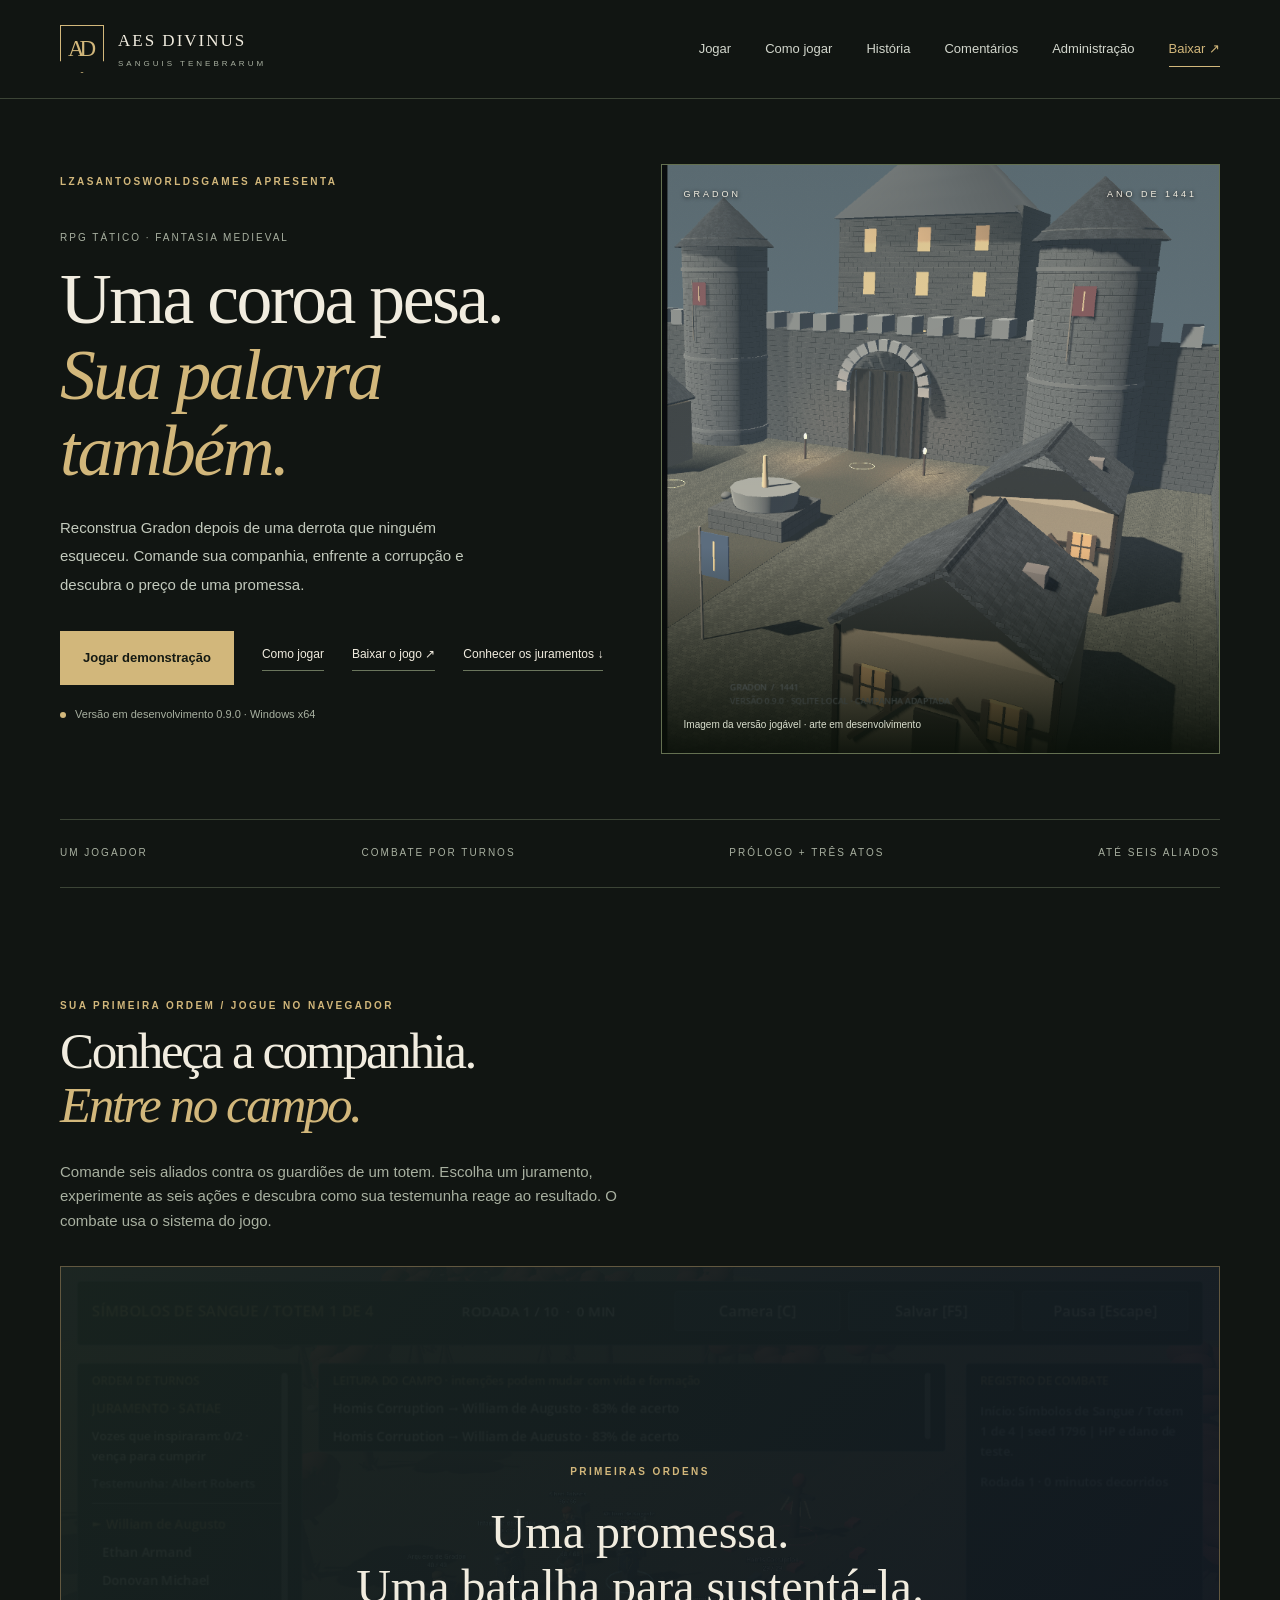
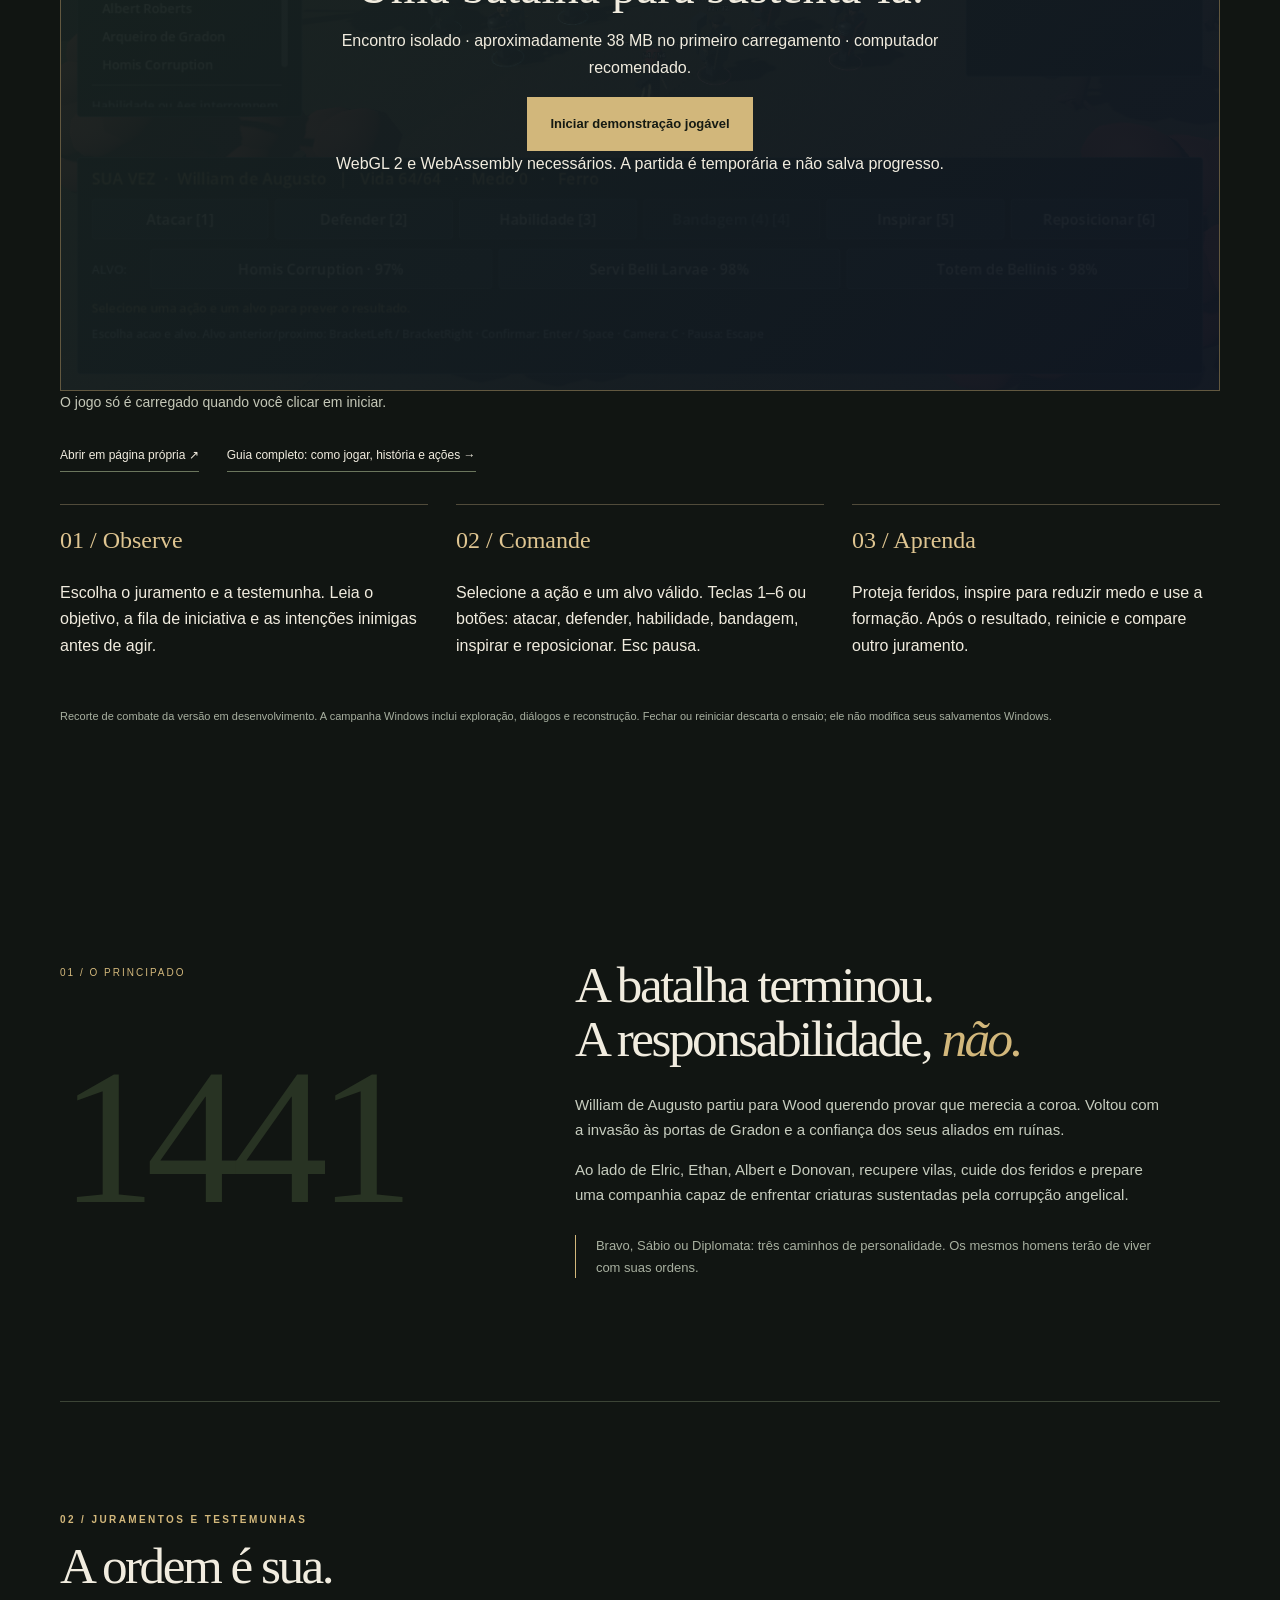
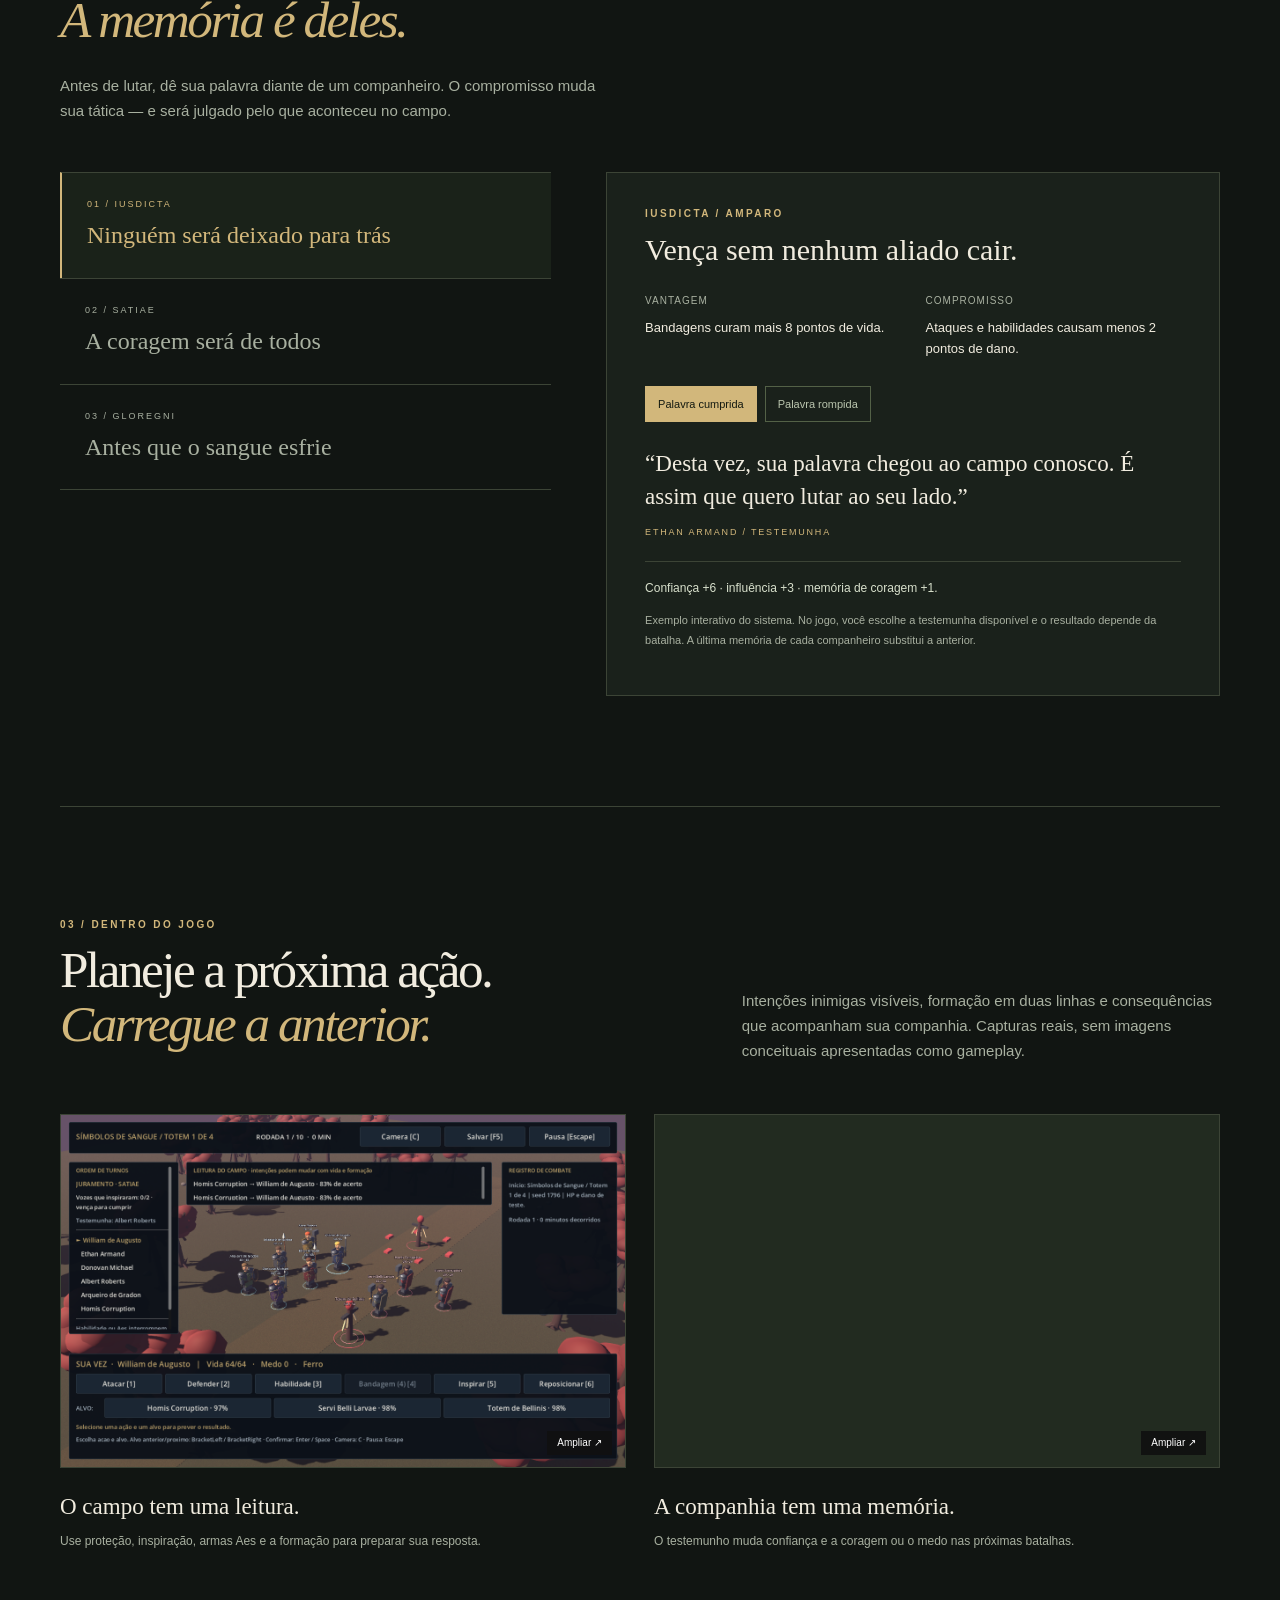
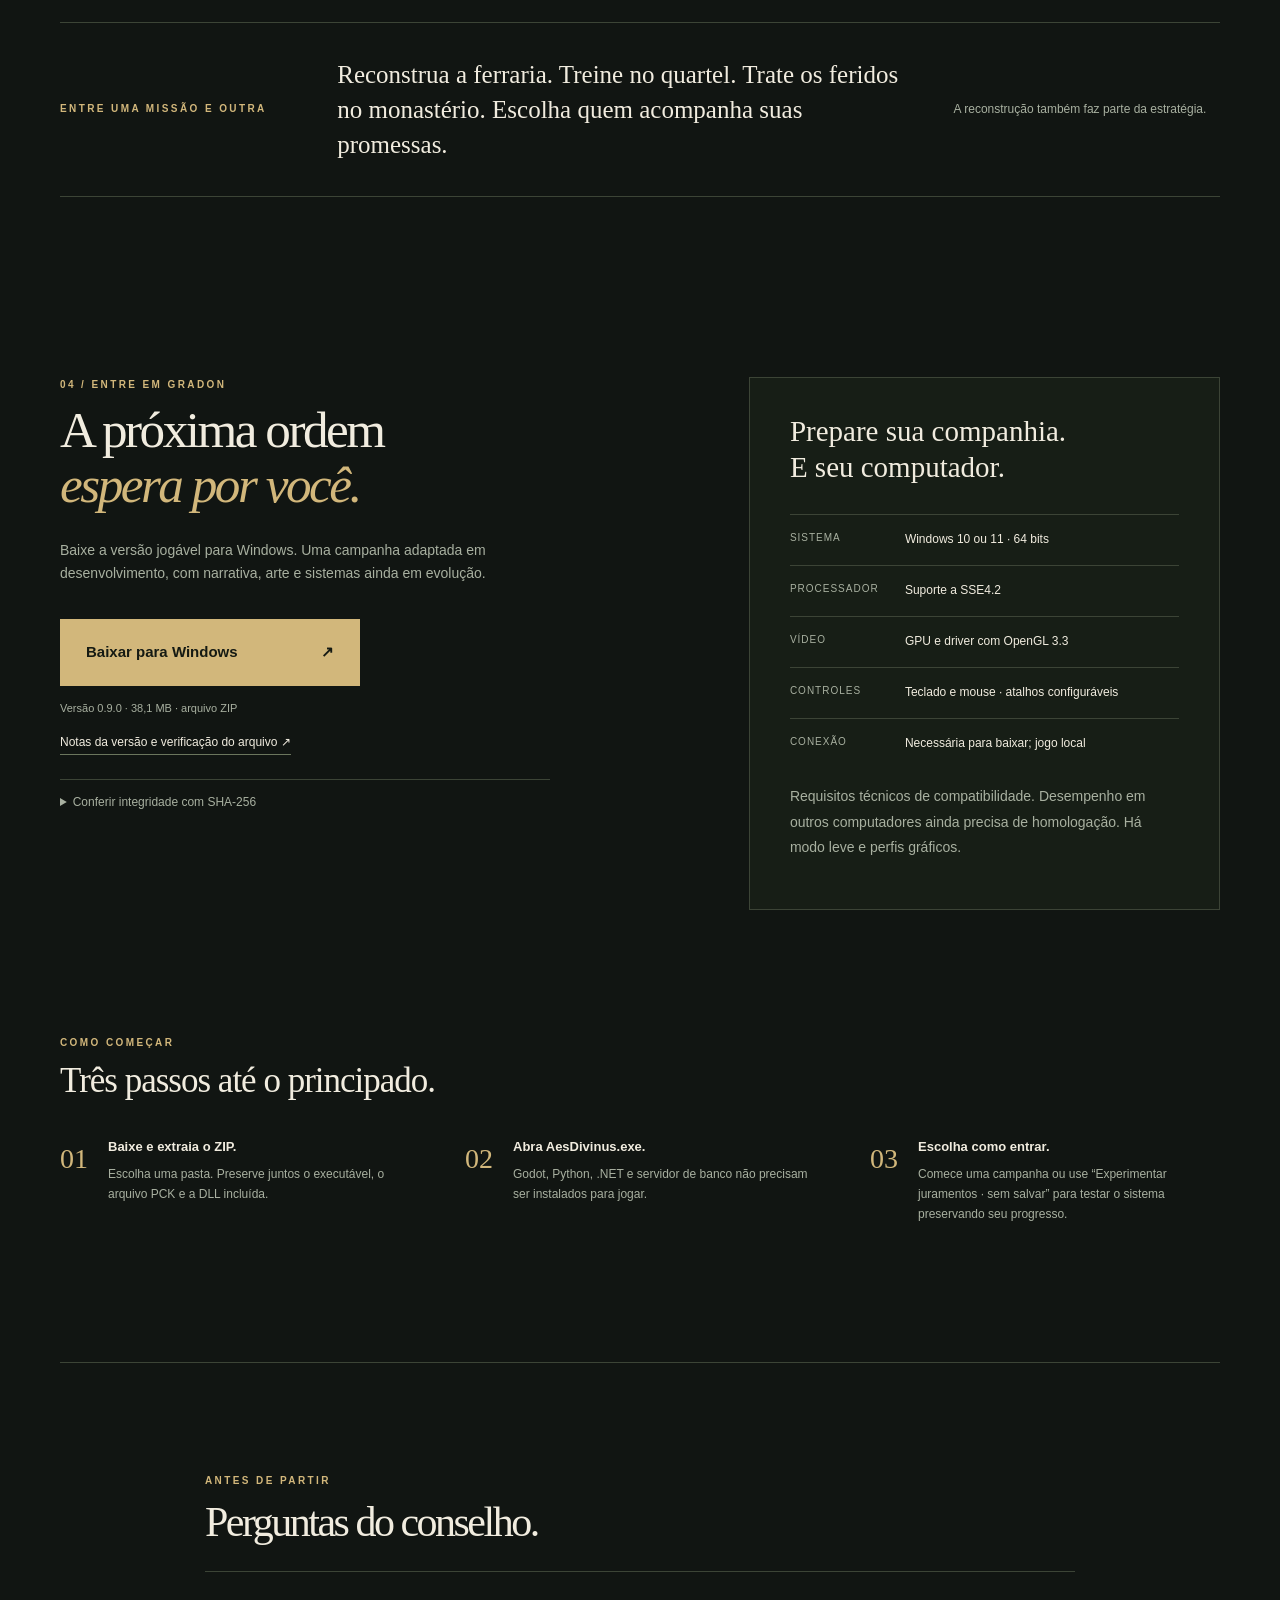
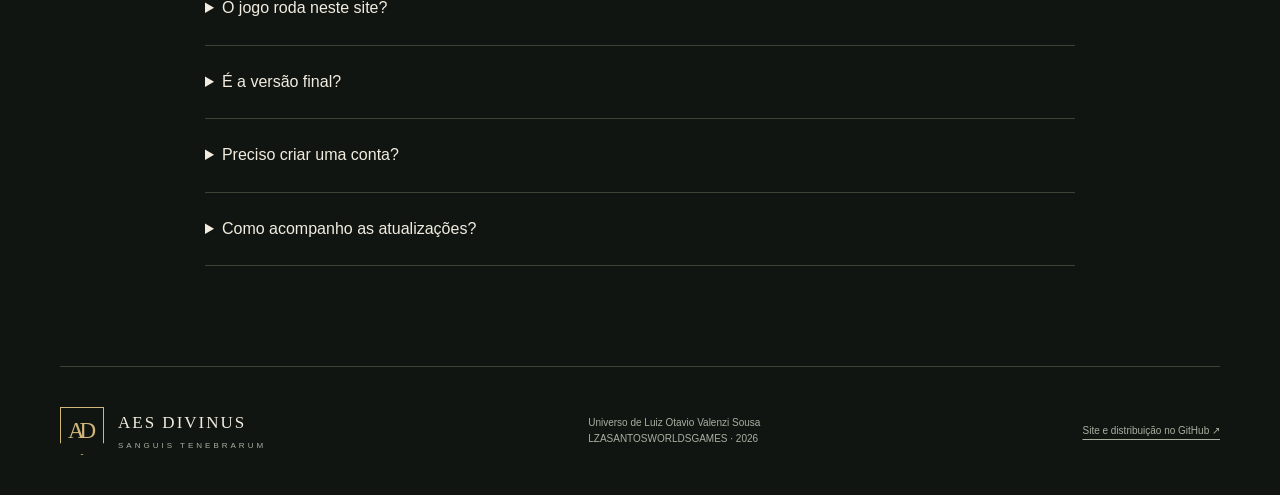
==== public/index.html @ 1a806eba "Publish community suggestions and protected moderation access" ====
<!doctype html>
<html lang="pt-BR">
<head>
  <meta charset="utf-8">
  <meta name="viewport" content="width=device-width, initial-scale=1">
  <meta name="description" content="Aes Divinus: Sanguis Tenebrarum. Um RPG tático de fantasia medieval sobre liderança, promessas e as consequências de uma coroa. Baixe a versão Windows.">
  <meta name="theme-color" content="#111512">
  <meta name="referrer" content="same-origin">
  <meta http-equiv="Content-Security-Policy" content="default-src 'self'; img-src 'self' data:; style-src 'self'; script-src 'self'; connect-src 'self'; object-src 'none'; base-uri 'self'; form-action 'none'; upgrade-insecure-requests">
  <meta property="og:title" content="Aes Divinus — Sanguis Tenebrarum">
  <meta property="og:description" content="Uma coroa pesa. Sua palavra também. Conheça o RPG tático e baixe a versão Windows.">
  <meta property="og:type" content="website">
  <title>Aes Divinus — Sanguis Tenebrarum</title>
  <link rel="icon" href="assets/icon.svg" type="image/svg+xml">
  <link rel="stylesheet" href="style.css">
  <script src="app.js" defer></script><script src="demo-page.js" defer></script>
</head>
<body>
  <a class="skip" href="#principal">Pular para o conteúdo</a>
  <header class="header">
    <a class="brand" href="#inicio" aria-label="Aes Divinus, início"><span class="sigil" aria-hidden="true">AD</span><span>AES DIVINUS<small>SANGUIS TENEBRARUM</small></span></a>
    <nav aria-label="Navega&#231;&#227;o principal"><a href="#jogar">Jogar</a><a href="guide.html">Como jogar</a><a href="#historia">Hist&#243;ria</a><a href="community.html">Coment&#225;rios</a><a href="admin.html">Administra&#231;&#227;o</a><a class="nav-download" href="#download">Baixar &#8599;</a></nav>
  </header>
  <main id="principal">
    <section class="hero" id="inicio" aria-labelledby="titulo">
      <div class="hero-copy"><p class="eyebrow">LZASANTOSWORLDSGAMES APRESENTA</p><p class="hero-kicker">RPG TÁTICO · FANTASIA MEDIEVAL</p><h1 id="titulo">Uma coroa pesa.<br><em>Sua palavra<br>também.</em></h1><p class="hero-description">Reconstrua Gradon depois de uma derrota que ninguém esqueceu. Comande sua companhia, enfrente a corrupção e descubra o preço de uma promessa.</p><div class="hero-actions"><a class="button gold" href="#jogar">Jogar demonstra&#231;&#227;o</a><a class="text-link" href="guide.html">Como jogar</a><a class="text-link" href="#download">Baixar o jogo <span aria-hidden="true">↗</span></a><a class="text-link" href="#juramentos">Conhecer os juramentos <span aria-hidden="true">↓</span></a></div><p class="release-note"><span class="status-dot" aria-hidden="true"></span> Versão em desenvolvimento <span data-version>0.9.0</span> · Windows x64</p></div>
      <div class="hero-art"><img src="assets/gradon.png" alt="Muralhas, torres e casas de Gradon na versão 3D atual do jogo" width="1280" height="800" fetchpriority="high"><div class="art-label"><span>GRADON</span><span>ANO DE 1441</span></div><span class="image-caption">Imagem da versão jogável · arte em desenvolvimento</span></div>
    </section>
    <div class="facts" aria-label="Visão geral"><span>UM JOGADOR</span><span>COMBATE POR TURNOS</span><span>PRÓLOGO + TRÊS ATOS</span><span>ATÉ SEIS ALIADOS</span></div>
    <section class="section demo-section" id="jogar" aria-labelledby="jogar-titulo">
      <div class="section-heading"><p class="eyebrow">SUA PRIMEIRA ORDEM / JOGUE NO NAVEGADOR</p><h2 id="jogar-titulo">Conheça a companhia.<br><em>Entre no campo.</em></h2><p>Comande seis aliados contra os guardiões de um totem. Escolha um juramento, experimente as seis ações e descubra como sua testemunha reage ao resultado. O combate usa o sistema do jogo.</p></div>
      <div class="demo-stage" id="demo-stage"><div class="demo-cover" id="demo-cover"><p class="eyebrow">PRIMEIRAS ORDENS</p><h3>Uma promessa.<br>Uma batalha para sustentá-la.</h3><p>Encontro isolado · aproximadamente 38 MB no primeiro carregamento · computador recomendado.</p><button class="button gold" id="start-demo" type="button">Iniciar demonstração jogável</button><p>WebGL 2 e WebAssembly necessários. A partida é temporária e não salva progresso.</p></div></div>
      <p id="demo-status" role="status" aria-live="polite">O jogo só é carregado quando você clicar em iniciar.</p>
      <div class="hero-actions"><button class="button" id="fullscreen-demo" type="button" hidden>Ampliar jogo</button><button class="button" id="stop-demo" type="button" hidden>Encerrar demonstração</button><a class="text-link" href="demo/game.html" target="_blank" rel="noopener">Abrir em página própria ↗</a><a class="text-link" href="guide.html">Guia completo: como jogar, história e ações →</a></div>
      <div class="guide-grid demo-tips"><article><h3>01 / Observe</h3><p>Escolha o juramento e a testemunha. Leia o objetivo, a fila de iniciativa e as intenções inimigas antes de agir.</p></article><article><h3>02 / Comande</h3><p>Selecione a ação e um alvo válido. Teclas 1–6 ou botões: atacar, defender, habilidade, bandagem, inspirar e reposicionar. Esc pausa.</p></article><article><h3>03 / Aprenda</h3><p>Proteja feridos, inspire para reduzir medo e use a formação. Após o resultado, reinicie e compare outro juramento.</p></article></div><p class="fine-print">Recorte de combate da versão em desenvolvimento. A campanha Windows inclui exploração, diálogos e reconstrução. Fechar ou reiniciar descarta o ensaio; ele não modifica seus salvamentos Windows.</p>
    </section>

    <section class="story section" id="historia" aria-labelledby="historia-titulo"><div class="section-marker"><span>01 / O PRINCIPADO</span><span class="year">1441</span></div><div class="story-copy"><h2 id="historia-titulo">A batalha terminou.<br>A responsabilidade, <em>não.</em></h2><p>William de Augusto partiu para Wood querendo provar que merecia a coroa. Voltou com a invasão às portas de Gradon e a confiança dos seus aliados em ruínas.</p><p>Ao lado de Elric, Ethan, Albert e Donovan, recupere vilas, cuide dos feridos e prepare uma companhia capaz de enfrentar criaturas sustentadas pela corrupção angelical.</p><p class="aside">Bravo, Sábio ou Diplomata: três caminhos de personalidade. Os mesmos homens terão de viver com suas ordens.</p></div></section>
    <section class="oaths section" id="juramentos" aria-labelledby="juramentos-titulo"><div class="section-heading"><p class="eyebrow">02 / JURAMENTOS E TESTEMUNHAS</p><h2 id="juramentos-titulo">A ordem é sua.<br><em>A memória é deles.</em></h2><p>Antes de lutar, dê sua palavra diante de um companheiro. O compromisso muda sua tática — e será julgado pelo que aconteceu no campo.</p></div><div class="oath-explorer"><div class="oath-tabs" role="tablist" aria-label="Explorar juramentos"><button type="button" role="tab" id="tab-amparo" aria-controls="oath-panel" aria-selected="true" data-oath="amparo"><span>01 / IUSDICTA</span>Ninguém será deixado para trás</button><button type="button" role="tab" id="tab-lucidez" aria-controls="oath-panel" aria-selected="false" tabindex="-1" data-oath="lucidez"><span>02 / SATIAE</span>A coragem será de todos</button><button type="button" role="tab" id="tab-decisao" aria-controls="oath-panel" aria-selected="false" tabindex="-1" data-oath="decisao"><span>03 / GLOREGNI</span>Antes que o sangue esfrie</button></div><div class="oath-panel" id="oath-panel" role="tabpanel" aria-labelledby="tab-amparo" tabindex="0"><p class="eyebrow" id="oath-angel">IUSDICTA / AMPARO</p><h3 id="oath-title">Vença sem nenhum aliado cair.</h3><dl class="tradeoffs"><div><dt>Vantagem</dt><dd id="oath-benefit">Bandagens curam mais 8 pontos de vida.</dd></div><div><dt>Compromisso</dt><dd id="oath-cost">Ataques e habilidades causam menos 2 pontos de dano.</dd></div></dl><div class="outcome-controls" aria-label="Explorar consequências"><button type="button" data-outcome="kept" aria-pressed="true">Palavra cumprida</button><button type="button" data-outcome="broken" aria-pressed="false">Palavra rompida</button></div><blockquote id="oath-quote">“Desta vez, sua palavra chegou ao campo conosco. É assim que quero lutar ao seu lado.”</blockquote><p class="witness" id="oath-witness">ETHAN ARMAND / TESTEMUNHA</p><p class="consequence" id="oath-consequence">Confiança +6 · influência +3 · memória de coragem +1.</p><p class="fine-print">Exemplo interativo do sistema. No jogo, você escolhe a testemunha disponível e o resultado depende da batalha. A última memória de cada companheiro substitui a anterior.</p></div></div></section>
    <section class="gameplay section" id="galeria" aria-labelledby="galeria-titulo"><div class="section-heading gallery-heading"><div><p class="eyebrow">03 / DENTRO DO JOGO</p><h2 id="galeria-titulo">Planeje a próxima ação.<br><em>Carregue a anterior.</em></h2></div><p>Intenções inimigas visíveis, formação em duas linhas e consequências que acompanham sua companhia. Capturas reais, sem imagens conceituais apresentadas como gameplay.</p></div><div class="screenshots"><figure><button type="button" class="screenshot-button" data-lightbox="assets/battle.png" data-caption="Combate tático com juramento e leitura das intenções inimigas" aria-label="Ampliar captura de combate"><img src="assets/battle.png" alt="Seis aliados enfrentam os guardiões de um totem; a interface mostra juramento, fila e intenções inimigas" width="1280" height="800" loading="lazy"><span aria-hidden="true">Ampliar ↗</span></button><figcaption><strong>O campo tem uma leitura.</strong><span>Use proteção, inspiração, armas Aes e a formação para preparar sua resposta.</span></figcaption></figure><figure><button type="button" class="screenshot-button" data-lightbox="assets/memories.png" data-caption="Memórias da companhia e o testemunho de Ethan" aria-label="Ampliar captura de memórias"><img src="assets/memories.png" alt="Diário registra a palavra cumprida e a reação de Ethan Armand" width="1280" height="800" loading="lazy"><span aria-hidden="true">Ampliar ↗</span></button><figcaption><strong>A companhia tem uma memória.</strong><span>O testemunho muda confiança e a coragem ou o medo nas próximas batalhas.</span></figcaption></figure></div><div class="reconstruction"><p class="eyebrow">ENTRE UMA MISSÃO E OUTRA</p><p>Reconstrua a ferraria. Treine no quartel. Trate os feridos no monastério. Escolha quem acompanha suas promessas.</p><span>A reconstrução também faz parte da estratégia.</span></div></section>
    <section class="download section" id="download" aria-labelledby="download-titulo"><div><p class="eyebrow">04 / ENTRE EM GRADON</p><h2 id="download-titulo">A próxima ordem<br><em>espera por você.</em></h2><p>Baixe a versão jogável para Windows. Uma campanha adaptada em desenvolvimento, com narrativa, arte e sistemas ainda em evolução.</p><a class="button gold large" id="download-link" href="https://github.com/lzvsrx/aes-divinus-site/releases/download/v0.9.0/AesDivinus_Windows_0.9.zip">Baixar para Windows <span aria-hidden="true">↗</span></a><p class="release-note">Versão <span data-version>0.9.0</span> · <span id="download-size">aproximadamente 40 MB</span> · arquivo ZIP</p><a class="text-link small" href="https://github.com/lzvsrx/aes-divinus-site/releases/tag/v0.9.0" id="release-link">Notas da versão e verificação do arquivo ↗</a><details class="checksum"><summary>Conferir integridade com SHA-256</summary><p>Compare o hash do ZIP com o arquivo SHA256SUMS publicado na versão. O executável ainda não tem assinatura digital.</p><code id="checksum-value">Consulte SHA256SUMS_0.9.txt na página da versão.</code></details></div><div class="requirements"><h3>Prepare sua companhia.<br>E seu computador.</h3><dl><div><dt>Sistema</dt><dd>Windows 10 ou 11 · 64 bits</dd></div><div><dt>Processador</dt><dd>Suporte a SSE4.2</dd></div><div><dt>Vídeo</dt><dd>GPU e driver com OpenGL 3.3</dd></div><div><dt>Controles</dt><dd>Teclado e mouse · atalhos configuráveis</dd></div><div><dt>Conexão</dt><dd>Necessária para baixar; jogo local</dd></div></dl><p class="fine-print">Requisitos técnicos de compatibilidade. Desempenho em outros computadores ainda precisa de homologação. Há modo leve e perfis gráficos.</p></div></section>
    <section class="installation section" aria-labelledby="instalar-titulo"><p class="eyebrow">COMO COMEÇAR</p><h2 id="instalar-titulo">Três passos até o principado.</h2><ol><li><span>01</span><div><h3>Baixe e extraia o ZIP.</h3><p>Escolha uma pasta. Preserve juntos o executável, o arquivo PCK e a DLL incluída.</p></div></li><li><span>02</span><div><h3>Abra AesDivinus.exe.</h3><p>Godot, Python, .NET e servidor de banco não precisam ser instalados para jogar.</p></div></li><li><span>03</span><div><h3>Escolha como entrar.</h3><p>Comece uma campanha ou use “Experimentar juramentos · sem salvar” para testar o sistema preservando seu progresso.</p></div></li></ol></section>
    <section class="faq section" aria-labelledby="perguntas-titulo"><p class="eyebrow">ANTES DE PARTIR</p><h2 id="perguntas-titulo">Perguntas do conselho.</h2><details><summary>O jogo roda neste site?</summary><p>Sim. A demonstra&#231;&#227;o em <a href="#jogar">Jogar no navegador</a> permite testar um combate com juramentos. Ela &#233; tempor&#225;ria e n&#227;o salva progresso. A campanha com explora&#231;&#227;o, narrativa e reconstru&#231;&#227;o est&#225; no pacote Windows. Consulte o <a href="guide.html">guia completo</a>.</p></details><details><summary>É a versão final?</summary><p>É uma versão jogável de avaliação. A campanha possui prólogo e três atos adaptados; modelos, animações, diálogos, sistemas e balanceamento continuam em desenvolvimento. Juramentos e suas novas falas são adaptações para o jogo.</p></details><details><summary>Preciso criar uma conta?</summary><p>O jogo não exige cadastro. Seus salvamentos ficam no computador. O site não adiciona analytics, publicidade ou rastreadores. O GitHub fornece a hospedagem e os downloads.</p></details><details><summary>Como acompanho as atualizações?</summary><p>As novas versões e os arquivos de verificação ficam na <a href="https://github.com/lzvsrx/aes-divinus-site/releases">página de versões do jogo</a>. Leia as notas antes de substituir uma versão anterior e preserve uma cópia do seu salvamento.</p></details></section>
  </main>
  <footer><a class="brand" href="#inicio"><span class="sigil" aria-hidden="true">AD</span><span>AES DIVINUS<small>SANGUIS TENEBRARUM</small></span></a><p>Universo de Luiz Otavio Valenzi Sousa<br>LZASANTOSWORLDSGAMES · 2026</p><a href="https://github.com/lzvsrx/aes-divinus-site">Site e distribuição no GitHub ↗</a></footer>
  <dialog id="image-dialog" aria-label="Captura ampliada do jogo"><button type="button" id="close-dialog" aria-label="Fechar captura ampliada">Fechar ×</button><img id="dialog-image" alt="Captura ampliada do jogo"><p id="dialog-caption"></p></dialog>
</body>
</html>
---- public/style.css ----
:root{color-scheme:dark;--bg:#111512;--panel:#1a211b;--line:#3c4436;--gold:#d2b77b;--text:#f1ecdf;--muted:#a8b0a0;--max:1320px}*{box-sizing:border-box}html{scroll-behavior:smooth;scroll-padding-top:100px}body{margin:0;background:var(--bg);color:var(--text);font-family:Arial,Helvetica,sans-serif;line-height:1.65}a{color:inherit;text-underline-offset:5px}button,a{-webkit-tap-highlight-color:transparent}button{font:inherit}button:focus-visible,a:focus-visible,summary:focus-visible,[tabindex]:focus-visible{outline:3px solid var(--gold);outline-offset:5px}.skip{position:absolute;left:20px;top:-100px;background:var(--gold);color:#111;padding:12px;z-index:100}.skip:focus{top:12px}.header{max-width:calc(var(--max) + 120px);margin:auto;padding:25px 60px;display:flex;align-items:center;justify-content:space-between;gap:25px;border-bottom:1px solid var(--line)}.brand{display:flex;align-items:center;gap:14px;text-decoration:none;font-family:Georgia,'Times New Roman',serif;font-size:17px;letter-spacing:2px;white-space:nowrap}.brand small{display:block;font-family:Arial,Helvetica,sans-serif;font-size:8px;letter-spacing:3px;color:var(--muted);margin-top:2px}.sigil{font-family:Georgia,serif;display:grid;place-items:center;width:44px;height:48px;border:1px solid var(--gold);color:var(--gold);font-size:23px;letter-spacing:-5px;padding-right:5px;clip-path:polygon(0 0,100% 0,100% 75%,50% 100%,0 75%)}nav{display:flex;align-items:center;gap:34px}nav a{font-size:13px;text-decoration:none;color:#d3d7cd}nav a:hover{color:var(--gold)}.nav-download{border-bottom:1px solid var(--gold);padding:7px 0;color:var(--gold)}.hero{max-width:calc(var(--max) + 120px);margin:auto;display:grid;grid-template-columns:1.02fr 1fr;min-height:720px;align-items:center;padding:55px 60px 65px;gap:30px;overflow:hidden}.eyebrow{font-size:10px;letter-spacing:2.4px;font-weight:700;color:var(--gold);text-transform:uppercase}.hero-kicker{font-size:10px;letter-spacing:2px;margin:40px 0 14px;color:var(--muted)}h1,h2,h3,p{margin-top:0}h1,h2{font-family:Georgia,'Times New Roman',serif;font-weight:400;line-height:1.06;letter-spacing:-2.5px}h1{font-size:clamp(55px,5.6vw,85px);margin-bottom:25px}em{font-weight:400;color:var(--gold)}.hero-description{max-width:415px;font-size:15px;color:#c3cabd;line-height:1.9}.hero-actions{display:flex;gap:28px;align-items:center;margin:32px 0 20px}.button{display:inline-flex;gap:35px;align-items:center;justify-content:space-between;text-decoration:none;padding:15px 22px;font-size:13px;font-weight:700;min-height:53px}.gold{background:var(--gold);color:#151a13;border:1px solid var(--gold)}.gold:hover{background:#e4ce9c}.text-link{font-size:12px;color:var(--text);text-decoration:none;border-bottom:1px solid #6b765d;padding-bottom:5px}.small{font-size:12px}.release-note{font-size:11px;color:var(--muted)}.status-dot{width:6px;height:6px;display:inline-block;border-radius:50%;background:var(--gold);margin-right:6px}.hero-art{position:relative;align-self:stretch;min-height:570px;border:1px solid #647051;background:#263021;overflow:hidden;margin:10px 0 0}.hero-art:after{content:'';position:absolute;inset:0;background:linear-gradient(0deg,rgba(9,15,8,.95),transparent 35%,rgba(10,20,12,.12));pointer-events:none}.hero-art>img{width:100%;height:100%;object-fit:cover;object-position:93% center;position:absolute;filter:saturate(.66)}.art-label{position:absolute;z-index:1;top:22px;left:22px;right:22px;display:flex;justify-content:space-between;letter-spacing:3px;font-size:9px;text-shadow:0 1px 4px #000}.image-caption{position:absolute;z-index:1;left:22px;bottom:20px;right:20px;font-size:10px;color:#d9decd}.facts{max-width:var(--max);margin:auto;display:flex;justify-content:space-between;gap:20px;padding:25px 0;border-top:1px solid var(--line);border-bottom:1px solid var(--line);font-size:10px;letter-spacing:2px;color:var(--muted)}.section{max-width:var(--max);padding:110px 0;margin:auto}h2{font-size:clamp(36px,4vw,60px);margin-bottom:27px}.story{display:grid;grid-template-columns:1fr 1.45fr;gap:70px;border-bottom:1px solid var(--line)}.section-marker>span:first-child{font-size:10px;letter-spacing:2px;color:var(--gold)}.year{display:block;font-family:Georgia,serif;font-size:clamp(100px,15vw,205px);line-height:1.1;color:#283323;letter-spacing:-10px;padding-top:48px}.story-copy p{font-size:15px;max-width:590px;color:#c7cdbf}.story-copy .aside{font-size:13px;color:var(--muted);border-left:1px solid var(--gold);padding-left:20px;margin-top:28px}.section-heading{max-width:680px}.section-heading>p:last-child{font-size:15px;color:var(--muted);max-width:560px}.oaths{border-bottom:1px solid var(--line)}.oath-explorer{display:grid;grid-template-columns:1fr 1.25fr;gap:55px;margin-top:48px}.oath-tabs{display:flex;flex-direction:column}.oath-tabs button{background:none;border:0;border-top:1px solid var(--line);color:var(--muted);text-align:left;padding:26px 25px;font-family:Georgia,serif;font-size:24px;line-height:1.3;cursor:pointer}.oath-tabs button:last-child{border-bottom:1px solid var(--line)}.oath-tabs button span{display:block;font-family:Arial,sans-serif;font-size:9px;letter-spacing:2px;margin-bottom:10px}.oath-tabs button[aria-selected=true]{color:var(--gold);background:#1a2219;border-left:2px solid var(--gold)}.oath-tabs button:hover{background:#1a2219}.oath-panel{background:var(--panel);border:1px solid var(--line);padding:33px 38px}.oath-panel h3{font-family:Georgia,serif;font-size:30px;line-height:1.2;font-weight:400;margin-bottom:25px}.tradeoffs{display:grid;grid-template-columns:1fr 1fr;gap:25px;margin-bottom:26px}dt{font-size:10px;letter-spacing:1px;color:var(--muted);text-transform:uppercase;margin-bottom:7px}dd{margin:0;font-size:13px}.outcome-controls{display:flex;gap:8px;flex-wrap:wrap}.outcome-controls button{background:transparent;color:#bac5ae;border:1px solid #536147;padding:8px 12px;font-size:11px;cursor:pointer}.outcome-controls button[aria-pressed=true]{background:#d2b77b;color:#141a11;border-color:var(--gold)}blockquote{font-family:Georgia,serif;margin:25px 0 12px;font-size:23px;line-height:1.45}.witness{font-size:9px;letter-spacing:1.8px;color:var(--gold)}.consequence{font-size:12px;color:#d8e0cc;border-top:1px solid var(--line);padding-top:17px;margin-top:21px}.fine-print{font-size:11px;line-height:1.8;color:var(--muted)}.gallery-heading{max-width:none;display:grid;grid-template-columns:1.3fr 1fr;gap:60px;align-items:end}.screenshots{display:grid;grid-template-columns:1fr 1fr;gap:28px;margin-top:35px}figure{margin:0}.screenshot-button{position:relative;display:block;width:100%;padding:0;background:#222b20;border:1px solid var(--line);cursor:zoom-in;overflow:hidden}.screenshot-button img{display:block;width:100%;height:auto;transition:transform .2s}.screenshot-button:hover img{transform:scale(1.02)}.screenshot-button>span{position:absolute;right:13px;bottom:12px;padding:4px 10px;background:#111e;font-size:10px;color:#fff}figcaption{padding:20px 0;display:flex;flex-direction:column;gap:6px}figcaption strong{font-family:Georgia,serif;font-size:23px;font-weight:400}figcaption span{font-size:12px;color:var(--muted);max-width:440px}.reconstruction{display:grid;grid-template-columns:1fr 2.4fr 1.1fr;align-items:center;gap:35px;margin-top:50px;padding:34px 0;border-top:1px solid var(--line);border-bottom:1px solid var(--line)}.reconstruction p{margin:0}.reconstruction>p:nth-child(2){font-family:Georgia,serif;font-size:25px;line-height:1.4}.reconstruction>span{font-size:12px;color:var(--muted)}.download{display:grid;grid-template-columns:1.25fr 1fr;gap:100px;padding-top:70px}.download>div>p:not(.eyebrow,.release-note){color:var(--muted);font-size:14px;max-width:490px}.large{font-size:15px;padding:20px 25px;min-width:300px;margin-top:20px;margin-bottom:13px}.requirements{padding:35px 40px;border:1px solid var(--line);align-self:start;background:#171e16}.requirements h3{font-family:Georgia,serif;font-size:29px;font-weight:400;line-height:1.25}.requirements dl>div{display:grid;grid-template-columns:100px 1fr;gap:15px;padding:15px 0;border-top:1px solid var(--line)}.requirements dt{margin:0}.requirements dd{font-size:12px}.checksum{margin-top:25px;max-width:490px;border-top:1px solid var(--line);padding-top:13px}.checksum summary{font-size:12px;color:var(--muted)}.checksum p{font-size:12px;color:var(--muted)}.checksum code{display:block;overflow-wrap:anywhere;color:var(--gold);font-size:11px}.installation{padding-top:15px;border-bottom:1px solid var(--line)}.installation h2{font-size:35px;letter-spacing:-1px}.installation ol{display:grid;grid-template-columns:repeat(3,1fr);list-style:none;padding:0;gap:55px;margin-top:37px}.installation li{display:flex;gap:20px}.installation li>span{font-family:Georgia,serif;font-size:28px;color:var(--gold)}.installation h3{font-size:13px;margin-bottom:8px}.installation li p{font-size:12px;color:var(--muted)}.faq{max-width:930px;padding-bottom:100px}.faq h2{font-size:42px}.faq details{border-top:1px solid var(--line);padding:23px 0}.faq details:last-child{border-bottom:1px solid var(--line)}summary{cursor:pointer}.faq summary{font-size:16px}.faq details p{font-size:13px;color:var(--muted);margin:18px 20px 0 0}footer{max-width:var(--max);margin:0 auto;padding:40px 0;border-top:1px solid var(--line);display:flex;gap:30px;align-items:center;justify-content:space-between}footer p,footer>a:last-child{font-size:10px;color:var(--muted)}footer p{margin:0}dialog{background:#111813;border:1px solid var(--gold);color:var(--text);padding:16px;max-width:min(95vw,1450px);max-height:95vh}dialog::backdrop{background:#070a08ec}dialog img{display:block;max-width:100%;max-height:76vh;object-fit:contain}dialog p{margin:10px 0 0;font-size:12px}#close-dialog{display:block;margin:0 0 14px auto;background:none;color:var(--text);border:1px solid var(--line);padding:8px 15px;cursor:pointer}@media(min-width:1500px){.hero{padding-left:60px;padding-right:60px}}@media(max-width:1450px){.section,.facts,footer{margin-left:60px;margin-right:60px}.faq{margin-left:auto;margin-right:auto;padding-left:30px;padding-right:30px}}@media(max-width:1000px){.header{padding:22px 30px}nav{gap:19px}.hero{padding:45px 30px;min-height:650px;grid-template-columns:1.2fr 1fr;gap:20px}h1{font-size:62px}.hero-art{min-height:560px}.hero-actions{gap:15px;flex-wrap:wrap}.section,.facts,footer{margin-left:30px;margin-right:30px}.section{padding-top:75px;padding-bottom:75px}.story{gap:35px;grid-template-columns:.8fr 1.3fr}.year{font-size:130px}.oath-explorer{gap:25px}.oath-panel{padding:25px}.gallery-heading{gap:25px}.download{gap:40px}.requirements{padding:25px}.reconstruction{grid-template-columns:1fr 2.5fr}.reconstruction>span{grid-column:2}.installation ol{gap:20px}footer{flex-wrap:wrap}.faq{padding-left:0;padding-right:0}}@media(max-width:680px){html{scroll-padding-top:15px}.header{padding:22px;flex-direction:column;align-items:flex-start;gap:20px}nav{width:100%;justify-content:space-between;gap:10px}nav a{font-size:11px}.hero{padding:35px 22px 30px;display:flex;flex-direction:column;gap:20px;min-height:0;align-items:stretch}.hero-kicker{margin-top:24px}h1{font-size:60px;letter-spacing:-2px}.hero-description{max-width:100%;font-size:14px}.hero-art{min-height:380px;margin-top:15px;align-self:stretch}.hero-art>img{object-position:90% center}.hero-actions{margin-top:25px;gap:22px}.facts{display:grid;grid-template-columns:1fr 1fr;gap:18px;margin:0 22px;padding:23px 0;font-size:9px;letter-spacing:1.2px}.section{margin:0 22px;padding:65px 0}.story{display:block}.section-marker{display:flex;justify-content:space-between;align-items:center;margin-bottom:25px}.year{font-size:55px;letter-spacing:-3px;padding:0}.story h2{font-size:40px;letter-spacing:-1.5px}.story-copy p{font-size:14px}.oath-explorer{display:block;margin-top:30px}.oath-tabs{margin-bottom:25px}.oath-tabs button{padding:18px 20px;font-size:21px}.oath-panel{padding:25px 23px}.oath-panel h3{font-size:27px}.tradeoffs{gap:17px}.outcome-controls button{font-size:10px}blockquote{font-size:22px}.gallery-heading{display:block}.screenshots{display:block}.screenshots figure+figure{margin-top:20px}.reconstruction{display:block;margin-top:25px;padding:25px 0}.reconstruction>p:nth-child(2){font-size:25px;margin:15px 0}.download{display:block}.large{min-width:0;width:100%;max-width:440px}.requirements{margin-top:40px;padding:25px}.requirements dl>div{grid-template-columns:90px 1fr}.installation h2{font-size:32px}.installation ol{display:block}.installation li{margin-bottom:22px;gap:22px}.installation h3{font-size:14px}.faq h2{font-size:36px}.faq summary{font-size:15px}footer{margin:0 22px;padding:30px 0;display:grid;gap:25px}.art-label{font-size:8px}.fine-print{font-size:11px}}@media(prefers-reduced-motion:reduce){html{scroll-behavior:auto}*{transition:none!important}}

/* Browser demo and player manual */
[hidden]{display:none!important}.demo-stage{margin-top:32px;aspect-ratio:16/10;background:#101722;border:1px solid #625840;position:relative;min-height:320px}.demo-stage iframe{border:0;width:100%;height:100%;display:block;position:absolute;inset:0}.demo-cover{min-height:100%;display:flex;align-items:center;justify-content:center;flex-direction:column;text-align:center;padding:36px;background:linear-gradient(135deg,#18231ef2,#101722f2),url(assets/battle.png) center/cover}.demo-cover h3{font:clamp(24px,4vw,48px)/1.15 Georgia,serif;margin:14px 0}.demo-cover p{max-width:620px}.demo-stage:fullscreen{width:100vw;height:100vh;aspect-ratio:auto}.demo-tips{margin-top:40px}#demo-status{font-size:14px;color:#c5c8b8}.guide-grid{display:grid;grid-template-columns:repeat(auto-fit,minmax(min(100%,260px),1fr));gap:28px;margin:32px 0}.guide-grid article{border-top:1px solid #514b3a;padding-top:20px}.guide-grid h3{font:24px/1.3 Georgia,serif;color:#dfc591}.manual{max-width:1240px;margin:auto}.manual .section{padding:64px 28px}.manual h1{font:clamp(42px,6vw,80px)/1.1 Georgia,serif}.manual .lead{font-size:22px;max-width:850px}.manual p,.guide-steps{max-width:950px}.guide-steps{padding-left:26px}.guide-steps li{padding:12px 0 12px 8px;line-height:1.8}.table-scroll{overflow-x:auto;margin:28px 0}table{border-collapse:collapse;width:100%;min-width:580px;text-align:left}caption{text-align:left;color:#a9b1a5;padding-bottom:16px}th,td{border-bottom:1px solid #4a4b3d;padding:20px 16px;vertical-align:top;line-height:1.7}thead{color:#dfc591}tbody th{min-width:150px}.manual details{padding:20px 0;border-bottom:1px solid #4a4b3d}.manual summary{cursor:pointer;font-size:20px}.manual .button{margin-top:24px}@media(max-width:700px){.demo-stage{aspect-ratio:auto;height:65vh;min-height:450px}.demo-cover{padding:20px}.header nav{flex-wrap:wrap}.manual .section{padding:40px 20px}}

/* Community and moderation entry points */
.header nav{flex-wrap:wrap}#feedback-form{display:grid;gap:14px;max-width:800px}#feedback-form label,.feedback-toolbar label{font-weight:600;color:#dfc591}input,select,textarea{background:#16201e;color:#eee9db;border:1px solid #737564;border-radius:4px;font:inherit;padding:12px;max-width:100%;min-width:0}textarea{resize:vertical}input:focus-visible,select:focus-visible,textarea:focus-visible{outline:2px solid #e3c388;outline-offset:3px}#feedback-note,#feedback-status,#topics-status{font-size:15px;color:#c5c8b8}.feedback-toolbar{display:flex;align-items:center;flex-wrap:wrap;gap:16px;margin:28px 0}.topic-card{padding:28px;margin:20px 0;background:#15201c;border:1px solid #4a4b3d;border-radius:4px}.topic-card h3{font:25px/1.4 Georgia,serif}.topic-card p{white-space:pre-wrap;overflow-wrap:anywhere}.topic-card a{overflow-wrap:anywhere}.button:disabled{opacity:.65;cursor:wait}[aria-current="page"]{text-decoration:underline;text-underline-offset:6px}#feedback-form .button{justify-self:start}@media(max-width:700px){.feedback-toolbar{align-items:stretch;flex-direction:column}.topic-card{padding:18px}}
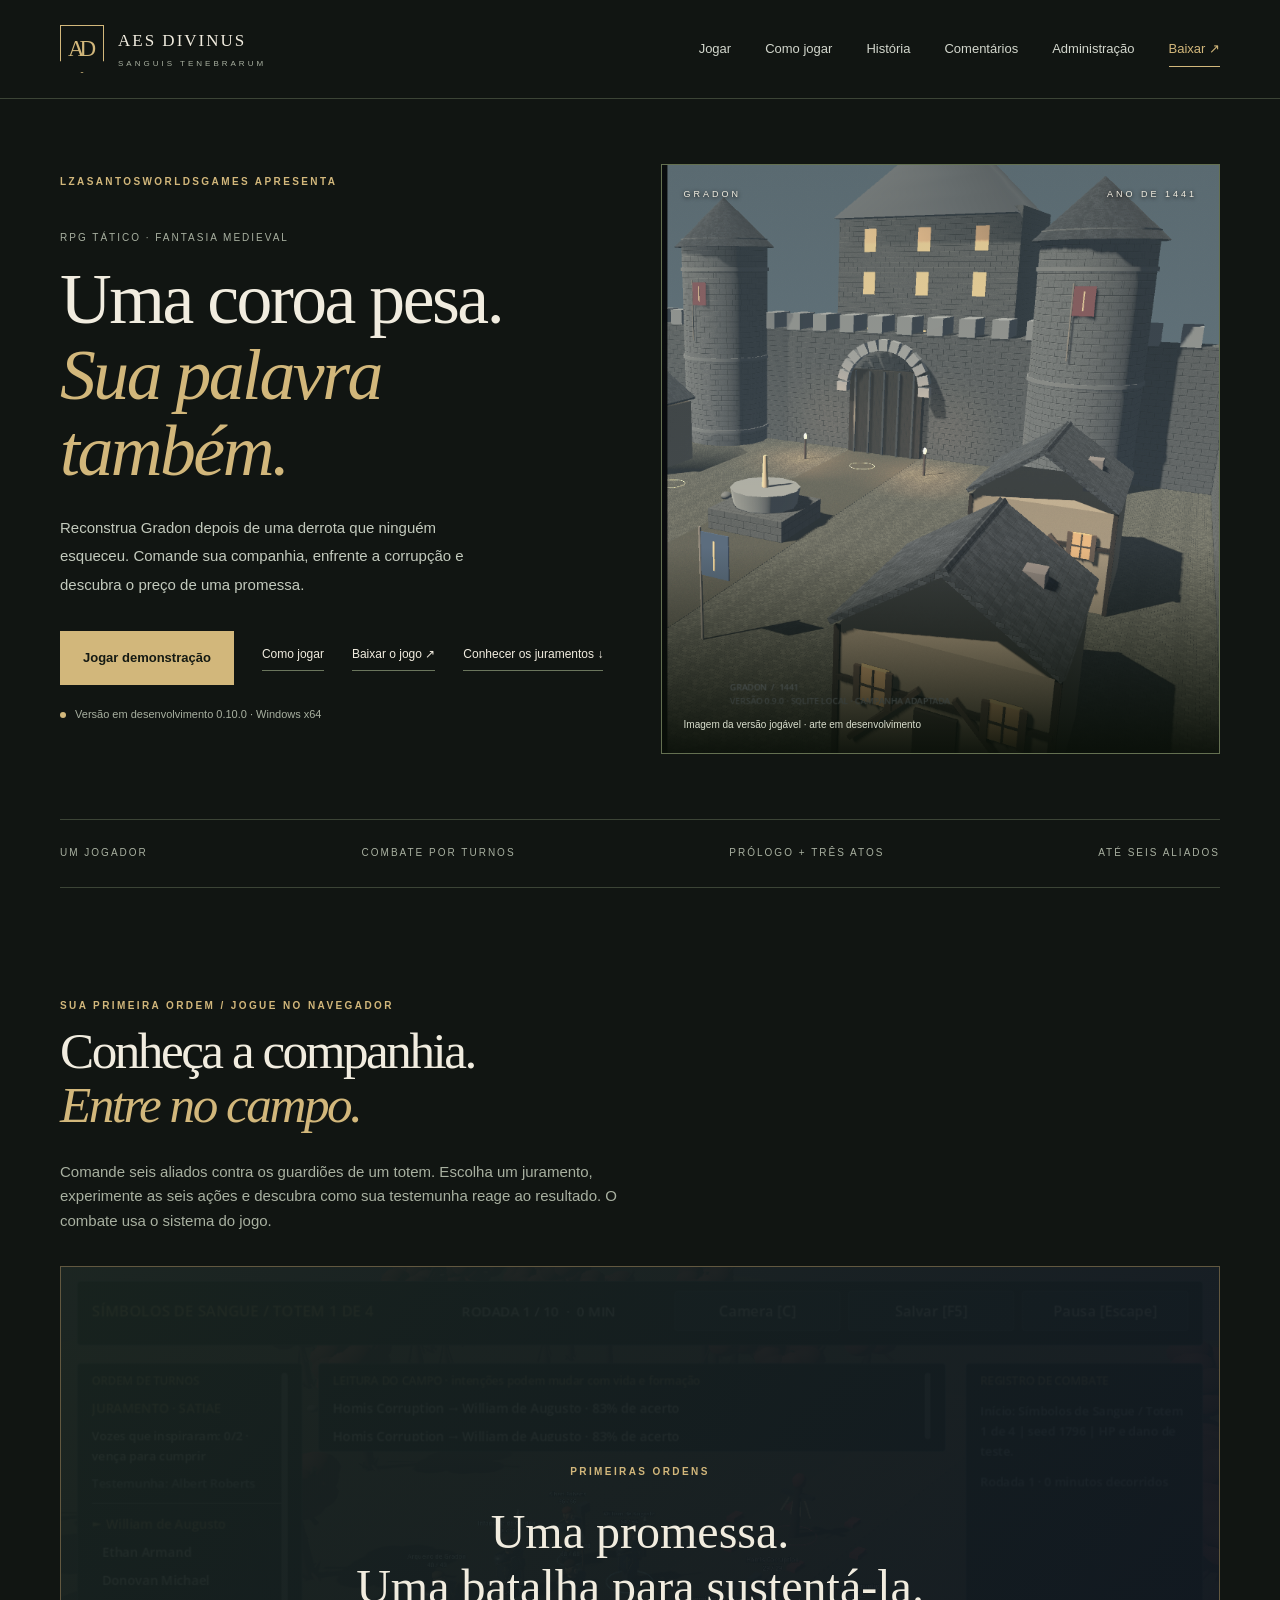
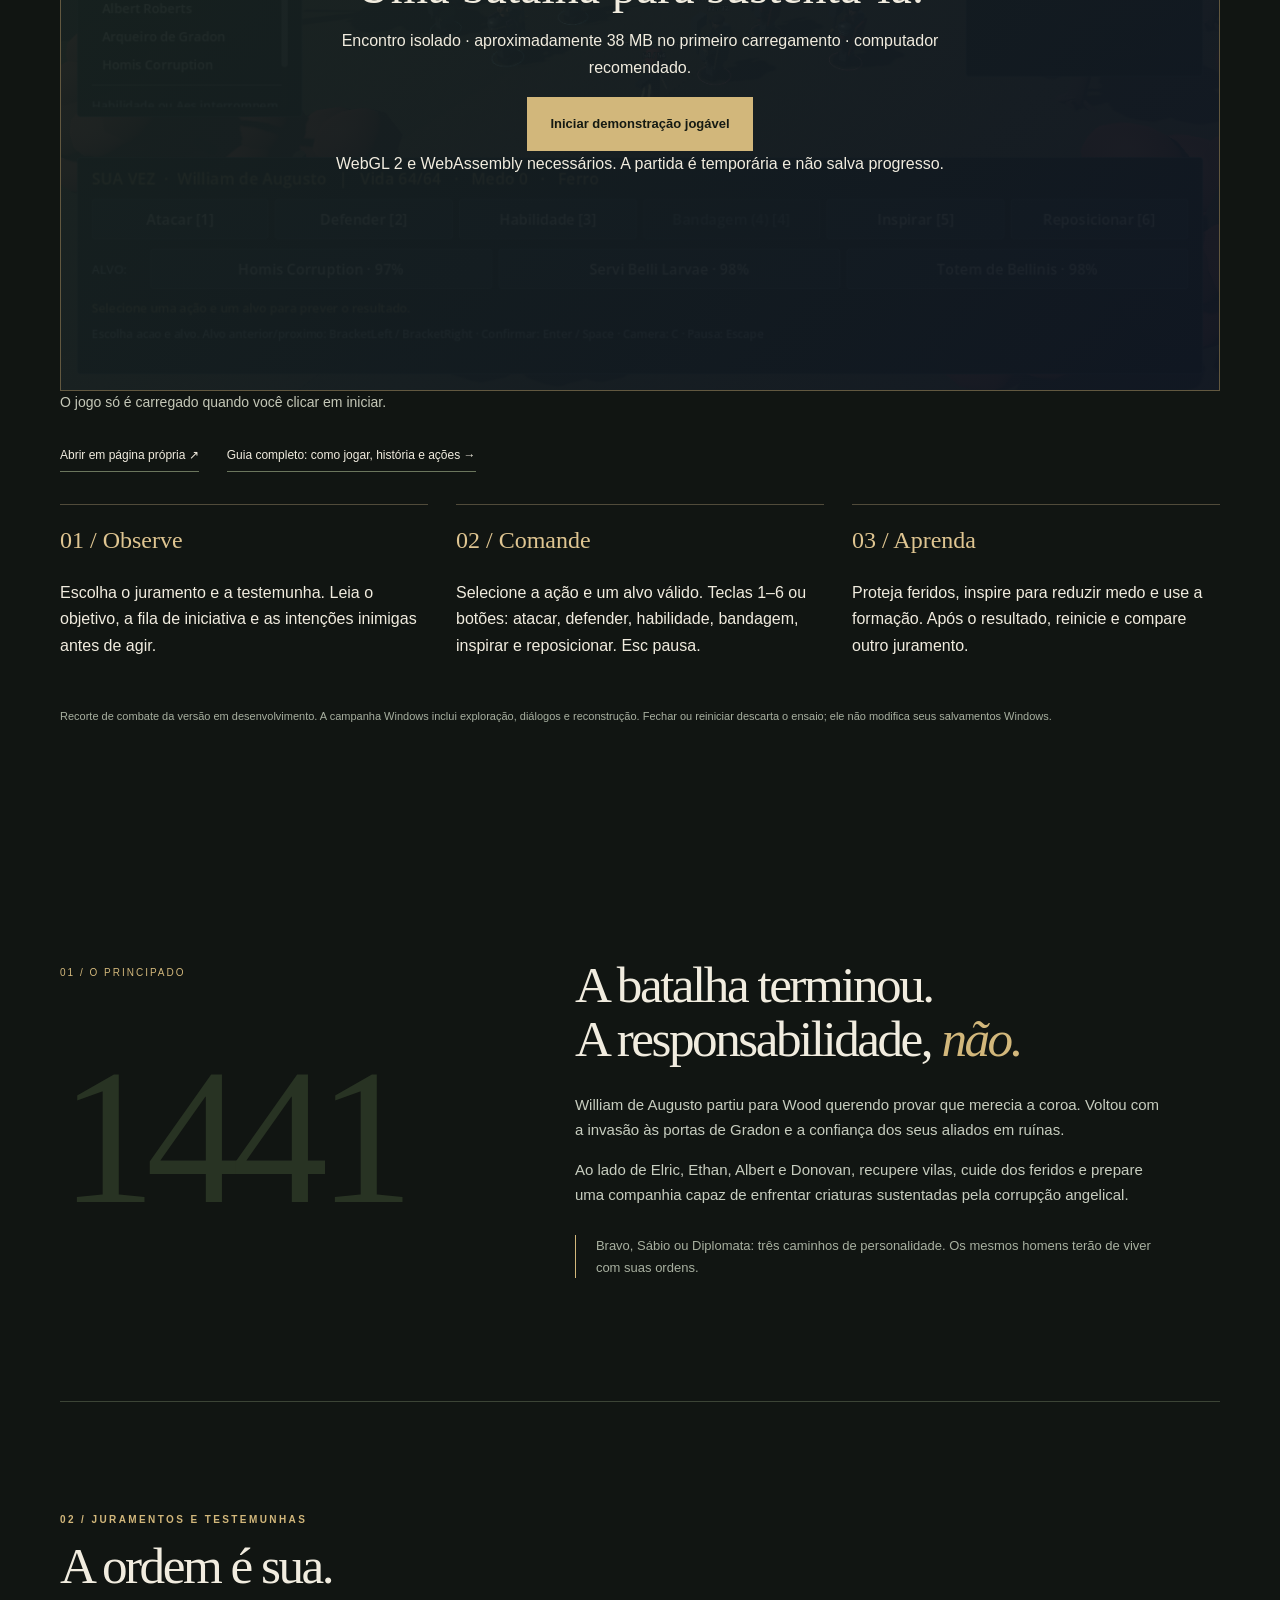
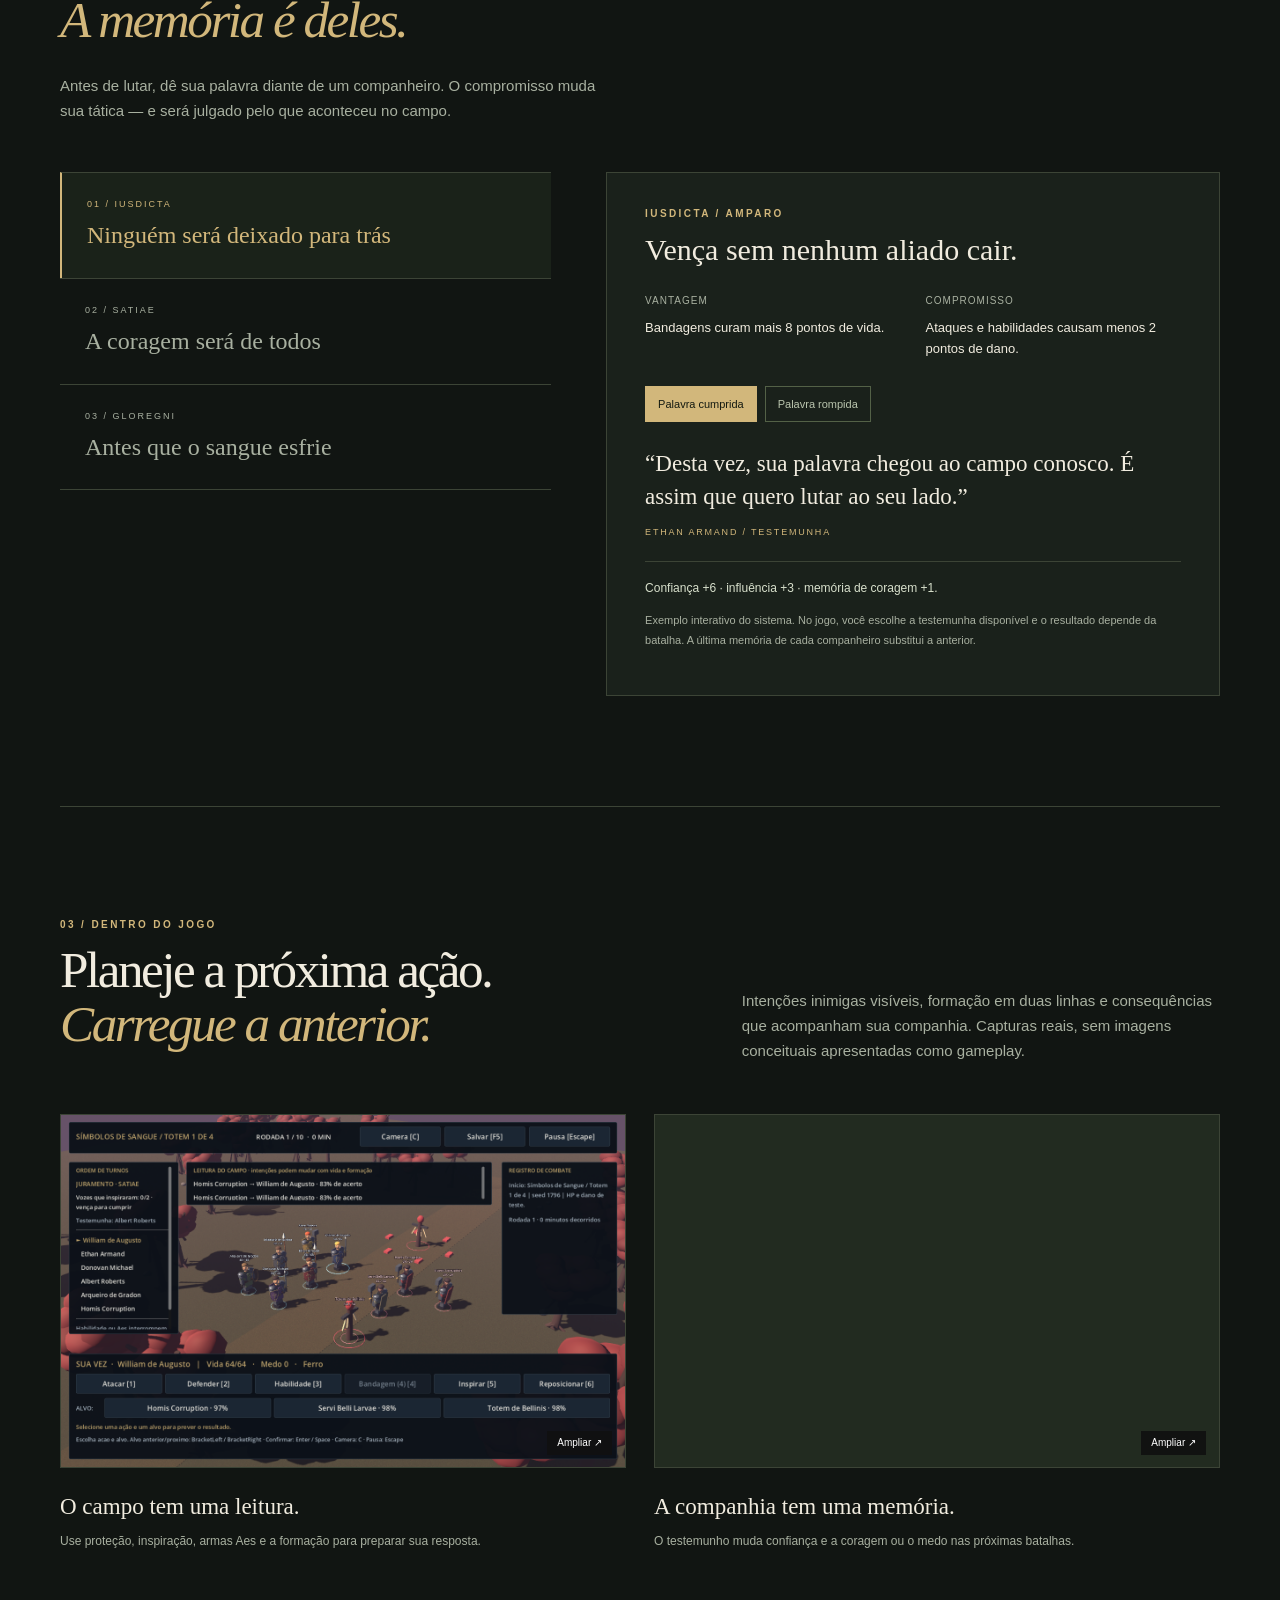
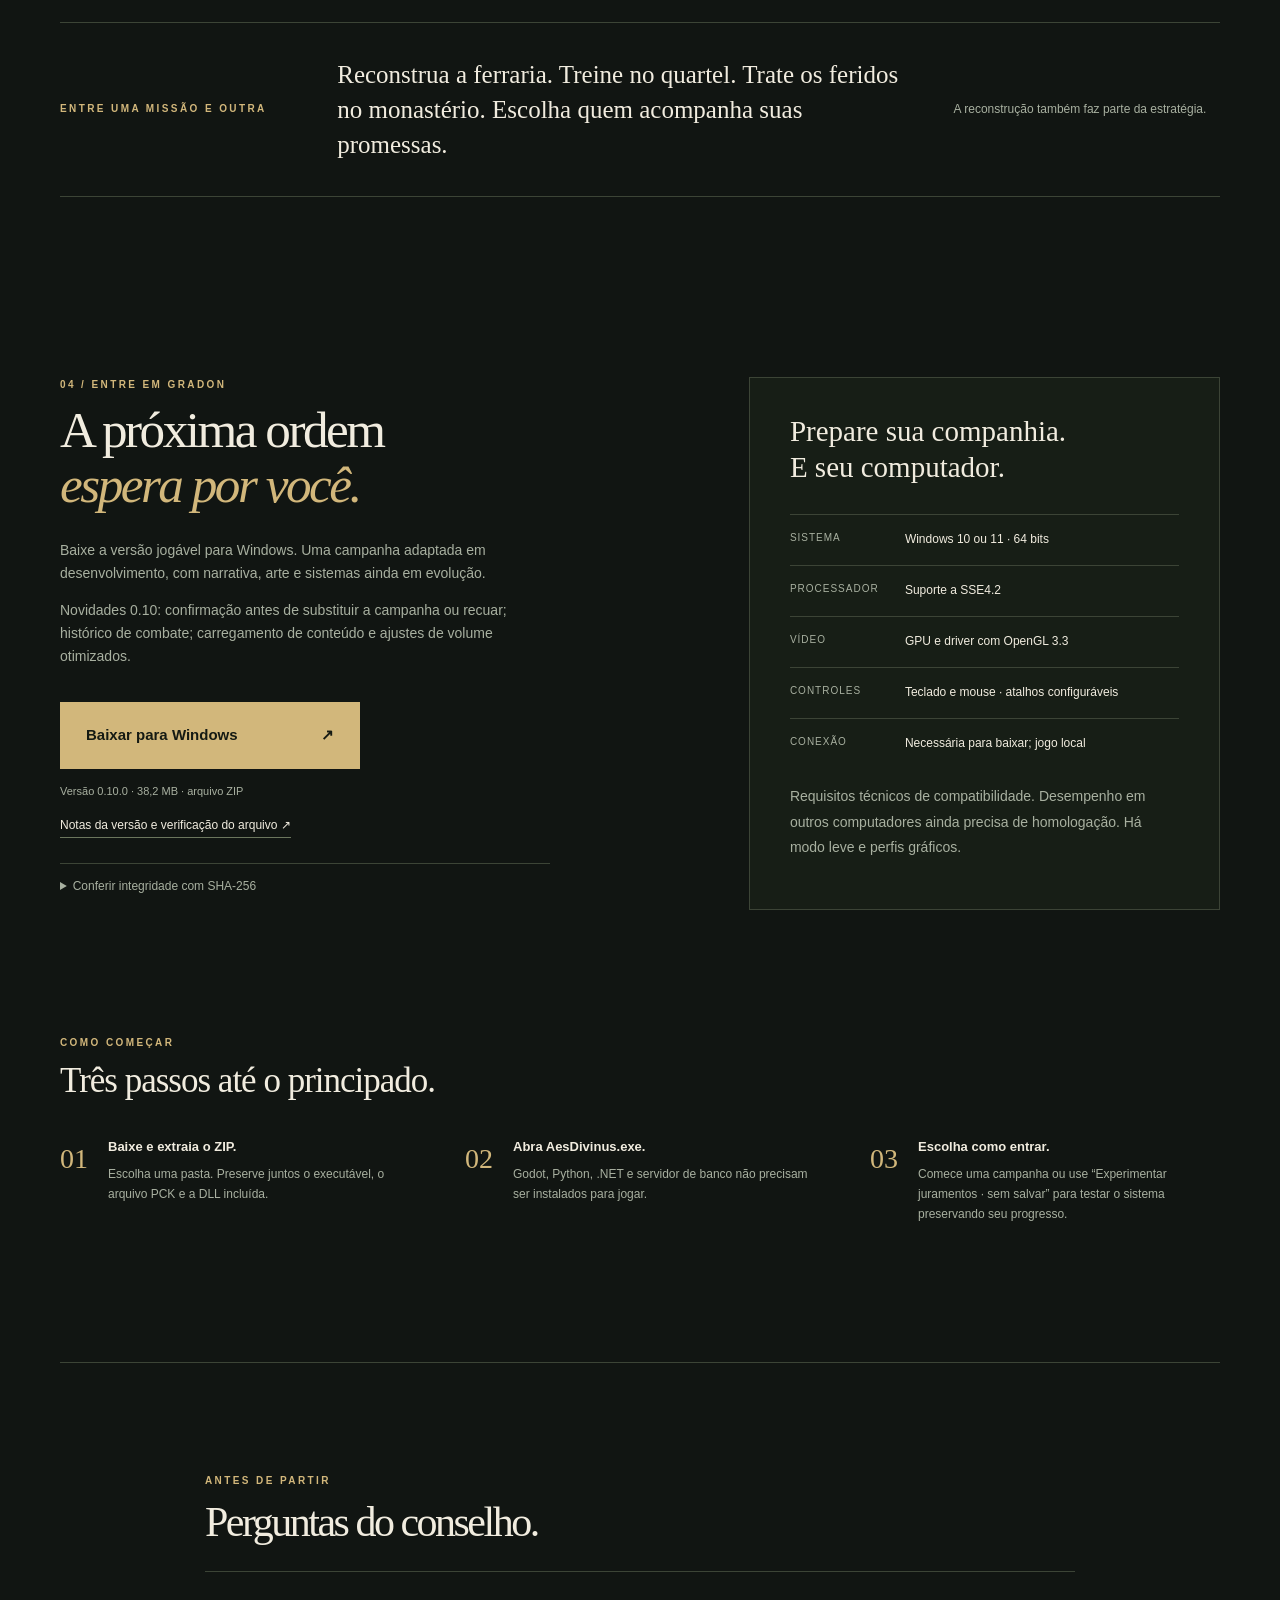
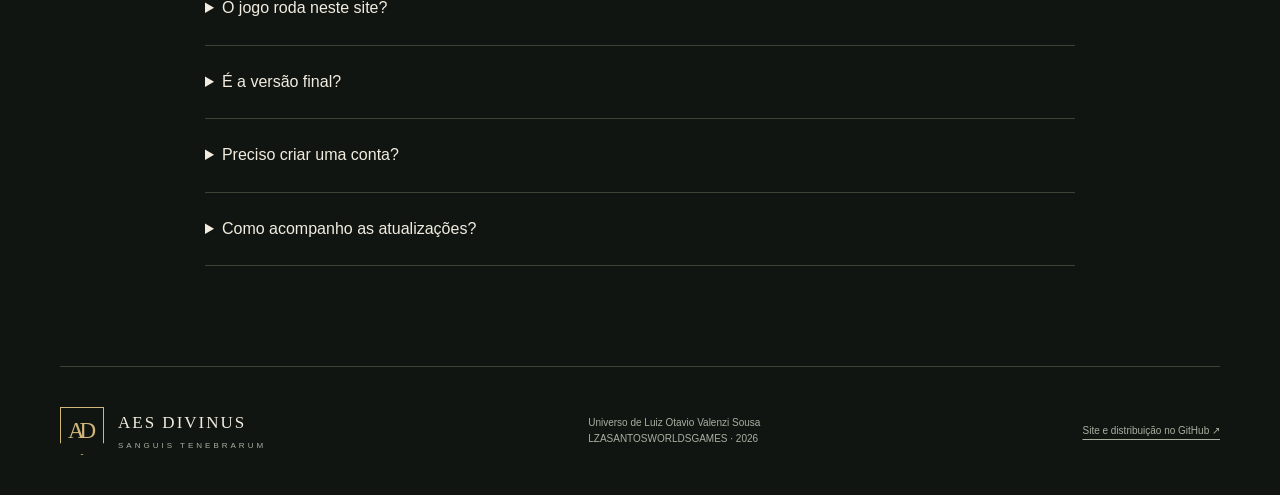
==== commit 19375d0a: "Prepare 0.10 demo and Windows release download" ====
--- a/public/index.html
+++ b/public/index.html
@@ -23,7 +23,7 @@
   </header>
   <main id="principal">
     <section class="hero" id="inicio" aria-labelledby="titulo">
-      <div class="hero-copy"><p class="eyebrow">LZASANTOSWORLDSGAMES APRESENTA</p><p class="hero-kicker">RPG TÁTICO · FANTASIA MEDIEVAL</p><h1 id="titulo">Uma coroa pesa.<br><em>Sua palavra<br>também.</em></h1><p class="hero-description">Reconstrua Gradon depois de uma derrota que ninguém esqueceu. Comande sua companhia, enfrente a corrupção e descubra o preço de uma promessa.</p><div class="hero-actions"><a class="button gold" href="#jogar">Jogar demonstra&#231;&#227;o</a><a class="text-link" href="guide.html">Como jogar</a><a class="text-link" href="#download">Baixar o jogo <span aria-hidden="true">↗</span></a><a class="text-link" href="#juramentos">Conhecer os juramentos <span aria-hidden="true">↓</span></a></div><p class="release-note"><span class="status-dot" aria-hidden="true"></span> Versão em desenvolvimento <span data-version>0.9.0</span> · Windows x64</p></div>
+      <div class="hero-copy"><p class="eyebrow">LZASANTOSWORLDSGAMES APRESENTA</p><p class="hero-kicker">RPG TÁTICO · FANTASIA MEDIEVAL</p><h1 id="titulo">Uma coroa pesa.<br><em>Sua palavra<br>também.</em></h1><p class="hero-description">Reconstrua Gradon depois de uma derrota que ninguém esqueceu. Comande sua companhia, enfrente a corrupção e descubra o preço de uma promessa.</p><div class="hero-actions"><a class="button gold" href="#jogar">Jogar demonstra&#231;&#227;o</a><a class="text-link" href="guide.html">Como jogar</a><a class="text-link" href="#download">Baixar o jogo <span aria-hidden="true">↗</span></a><a class="text-link" href="#juramentos">Conhecer os juramentos <span aria-hidden="true">↓</span></a></div><p class="release-note"><span class="status-dot" aria-hidden="true"></span> Versão em desenvolvimento <span data-version>0.10.0</span> · Windows x64</p></div>
       <div class="hero-art"><img src="assets/gradon.png" alt="Muralhas, torres e casas de Gradon na versão 3D atual do jogo" width="1280" height="800" fetchpriority="high"><div class="art-label"><span>GRADON</span><span>ANO DE 1441</span></div><span class="image-caption">Imagem da versão jogável · arte em desenvolvimento</span></div>
     </section>
     <div class="facts" aria-label="Visão geral"><span>UM JOGADOR</span><span>COMBATE POR TURNOS</span><span>PRÓLOGO + TRÊS ATOS</span><span>ATÉ SEIS ALIADOS</span></div>
@@ -38,7 +38,7 @@
     <section class="story section" id="historia" aria-labelledby="historia-titulo"><div class="section-marker"><span>01 / O PRINCIPADO</span><span class="year">1441</span></div><div class="story-copy"><h2 id="historia-titulo">A batalha terminou.<br>A responsabilidade, <em>não.</em></h2><p>William de Augusto partiu para Wood querendo provar que merecia a coroa. Voltou com a invasão às portas de Gradon e a confiança dos seus aliados em ruínas.</p><p>Ao lado de Elric, Ethan, Albert e Donovan, recupere vilas, cuide dos feridos e prepare uma companhia capaz de enfrentar criaturas sustentadas pela corrupção angelical.</p><p class="aside">Bravo, Sábio ou Diplomata: três caminhos de personalidade. Os mesmos homens terão de viver com suas ordens.</p></div></section>
     <section class="oaths section" id="juramentos" aria-labelledby="juramentos-titulo"><div class="section-heading"><p class="eyebrow">02 / JURAMENTOS E TESTEMUNHAS</p><h2 id="juramentos-titulo">A ordem é sua.<br><em>A memória é deles.</em></h2><p>Antes de lutar, dê sua palavra diante de um companheiro. O compromisso muda sua tática — e será julgado pelo que aconteceu no campo.</p></div><div class="oath-explorer"><div class="oath-tabs" role="tablist" aria-label="Explorar juramentos"><button type="button" role="tab" id="tab-amparo" aria-controls="oath-panel" aria-selected="true" data-oath="amparo"><span>01 / IUSDICTA</span>Ninguém será deixado para trás</button><button type="button" role="tab" id="tab-lucidez" aria-controls="oath-panel" aria-selected="false" tabindex="-1" data-oath="lucidez"><span>02 / SATIAE</span>A coragem será de todos</button><button type="button" role="tab" id="tab-decisao" aria-controls="oath-panel" aria-selected="false" tabindex="-1" data-oath="decisao"><span>03 / GLOREGNI</span>Antes que o sangue esfrie</button></div><div class="oath-panel" id="oath-panel" role="tabpanel" aria-labelledby="tab-amparo" tabindex="0"><p class="eyebrow" id="oath-angel">IUSDICTA / AMPARO</p><h3 id="oath-title">Vença sem nenhum aliado cair.</h3><dl class="tradeoffs"><div><dt>Vantagem</dt><dd id="oath-benefit">Bandagens curam mais 8 pontos de vida.</dd></div><div><dt>Compromisso</dt><dd id="oath-cost">Ataques e habilidades causam menos 2 pontos de dano.</dd></div></dl><div class="outcome-controls" aria-label="Explorar consequências"><button type="button" data-outcome="kept" aria-pressed="true">Palavra cumprida</button><button type="button" data-outcome="broken" aria-pressed="false">Palavra rompida</button></div><blockquote id="oath-quote">“Desta vez, sua palavra chegou ao campo conosco. É assim que quero lutar ao seu lado.”</blockquote><p class="witness" id="oath-witness">ETHAN ARMAND / TESTEMUNHA</p><p class="consequence" id="oath-consequence">Confiança +6 · influência +3 · memória de coragem +1.</p><p class="fine-print">Exemplo interativo do sistema. No jogo, você escolhe a testemunha disponível e o resultado depende da batalha. A última memória de cada companheiro substitui a anterior.</p></div></div></section>
     <section class="gameplay section" id="galeria" aria-labelledby="galeria-titulo"><div class="section-heading gallery-heading"><div><p class="eyebrow">03 / DENTRO DO JOGO</p><h2 id="galeria-titulo">Planeje a próxima ação.<br><em>Carregue a anterior.</em></h2></div><p>Intenções inimigas visíveis, formação em duas linhas e consequências que acompanham sua companhia. Capturas reais, sem imagens conceituais apresentadas como gameplay.</p></div><div class="screenshots"><figure><button type="button" class="screenshot-button" data-lightbox="assets/battle.png" data-caption="Combate tático com juramento e leitura das intenções inimigas" aria-label="Ampliar captura de combate"><img src="assets/battle.png" alt="Seis aliados enfrentam os guardiões de um totem; a interface mostra juramento, fila e intenções inimigas" width="1280" height="800" loading="lazy"><span aria-hidden="true">Ampliar ↗</span></button><figcaption><strong>O campo tem uma leitura.</strong><span>Use proteção, inspiração, armas Aes e a formação para preparar sua resposta.</span></figcaption></figure><figure><button type="button" class="screenshot-button" data-lightbox="assets/memories.png" data-caption="Memórias da companhia e o testemunho de Ethan" aria-label="Ampliar captura de memórias"><img src="assets/memories.png" alt="Diário registra a palavra cumprida e a reação de Ethan Armand" width="1280" height="800" loading="lazy"><span aria-hidden="true">Ampliar ↗</span></button><figcaption><strong>A companhia tem uma memória.</strong><span>O testemunho muda confiança e a coragem ou o medo nas próximas batalhas.</span></figcaption></figure></div><div class="reconstruction"><p class="eyebrow">ENTRE UMA MISSÃO E OUTRA</p><p>Reconstrua a ferraria. Treine no quartel. Trate os feridos no monastério. Escolha quem acompanha suas promessas.</p><span>A reconstrução também faz parte da estratégia.</span></div></section>
-    <section class="download section" id="download" aria-labelledby="download-titulo"><div><p class="eyebrow">04 / ENTRE EM GRADON</p><h2 id="download-titulo">A próxima ordem<br><em>espera por você.</em></h2><p>Baixe a versão jogável para Windows. Uma campanha adaptada em desenvolvimento, com narrativa, arte e sistemas ainda em evolução.</p><a class="button gold large" id="download-link" href="https://github.com/lzvsrx/aes-divinus-site/releases/download/v0.9.0/AesDivinus_Windows_0.9.zip">Baixar para Windows <span aria-hidden="true">↗</span></a><p class="release-note">Versão <span data-version>0.9.0</span> · <span id="download-size">aproximadamente 40 MB</span> · arquivo ZIP</p><a class="text-link small" href="https://github.com/lzvsrx/aes-divinus-site/releases/tag/v0.9.0" id="release-link">Notas da versão e verificação do arquivo ↗</a><details class="checksum"><summary>Conferir integridade com SHA-256</summary><p>Compare o hash do ZIP com o arquivo SHA256SUMS publicado na versão. O executável ainda não tem assinatura digital.</p><code id="checksum-value">Consulte SHA256SUMS_0.9.txt na página da versão.</code></details></div><div class="requirements"><h3>Prepare sua companhia.<br>E seu computador.</h3><dl><div><dt>Sistema</dt><dd>Windows 10 ou 11 · 64 bits</dd></div><div><dt>Processador</dt><dd>Suporte a SSE4.2</dd></div><div><dt>Vídeo</dt><dd>GPU e driver com OpenGL 3.3</dd></div><div><dt>Controles</dt><dd>Teclado e mouse · atalhos configuráveis</dd></div><div><dt>Conexão</dt><dd>Necessária para baixar; jogo local</dd></div></dl><p class="fine-print">Requisitos técnicos de compatibilidade. Desempenho em outros computadores ainda precisa de homologação. Há modo leve e perfis gráficos.</p></div></section>
+    <section class="download section" id="download" aria-labelledby="download-titulo"><div><p class="eyebrow">04 / ENTRE EM GRADON</p><h2 id="download-titulo">A próxima ordem<br><em>espera por você.</em></h2><p>Baixe a versão jogável para Windows. Uma campanha adaptada em desenvolvimento, com narrativa, arte e sistemas ainda em evolução.</p><p>Novidades 0.10: confirma&#231;&#227;o antes de substituir a campanha ou recuar; hist&#243;rico de combate; carregamento de conte&#250;do e ajustes de volume otimizados.</p><a class="button gold large" id="download-link" href="https://github.com/lzvsrx/aes-divinus-site/releases/download/v0.10.0/AesDivinus_Windows_0.10.zip">Baixar para Windows <span aria-hidden="true">↗</span></a><p class="release-note">Versão <span data-version>0.10.0</span> · <span id="download-size">aproximadamente 40 MB</span> · arquivo ZIP</p><a class="text-link small" href="https://github.com/lzvsrx/aes-divinus-site/releases/tag/v0.10.0" id="release-link">Notas da versão e verificação do arquivo ↗</a><details class="checksum"><summary>Conferir integridade com SHA-256</summary><p>Compare o hash do ZIP com o arquivo SHA256SUMS publicado na versão. O executável ainda não tem assinatura digital.</p><code id="checksum-value">Consulte SHA256SUMS_0.10.txt na página da versão.</code></details></div><div class="requirements"><h3>Prepare sua companhia.<br>E seu computador.</h3><dl><div><dt>Sistema</dt><dd>Windows 10 ou 11 · 64 bits</dd></div><div><dt>Processador</dt><dd>Suporte a SSE4.2</dd></div><div><dt>Vídeo</dt><dd>GPU e driver com OpenGL 3.3</dd></div><div><dt>Controles</dt><dd>Teclado e mouse · atalhos configuráveis</dd></div><div><dt>Conexão</dt><dd>Necessária para baixar; jogo local</dd></div></dl><p class="fine-print">Requisitos técnicos de compatibilidade. Desempenho em outros computadores ainda precisa de homologação. Há modo leve e perfis gráficos.</p></div></section>
     <section class="installation section" aria-labelledby="instalar-titulo"><p class="eyebrow">COMO COMEÇAR</p><h2 id="instalar-titulo">Três passos até o principado.</h2><ol><li><span>01</span><div><h3>Baixe e extraia o ZIP.</h3><p>Escolha uma pasta. Preserve juntos o executável, o arquivo PCK e a DLL incluída.</p></div></li><li><span>02</span><div><h3>Abra AesDivinus.exe.</h3><p>Godot, Python, .NET e servidor de banco não precisam ser instalados para jogar.</p></div></li><li><span>03</span><div><h3>Escolha como entrar.</h3><p>Comece uma campanha ou use “Experimentar juramentos · sem salvar” para testar o sistema preservando seu progresso.</p></div></li></ol></section>
     <section class="faq section" aria-labelledby="perguntas-titulo"><p class="eyebrow">ANTES DE PARTIR</p><h2 id="perguntas-titulo">Perguntas do conselho.</h2><details><summary>O jogo roda neste site?</summary><p>Sim. A demonstra&#231;&#227;o em <a href="#jogar">Jogar no navegador</a> permite testar um combate com juramentos. Ela &#233; tempor&#225;ria e n&#227;o salva progresso. A campanha com explora&#231;&#227;o, narrativa e reconstru&#231;&#227;o est&#225; no pacote Windows. Consulte o <a href="guide.html">guia completo</a>.</p></details><details><summary>É a versão final?</summary><p>É uma versão jogável de avaliação. A campanha possui prólogo e três atos adaptados; modelos, animações, diálogos, sistemas e balanceamento continuam em desenvolvimento. Juramentos e suas novas falas são adaptações para o jogo.</p></details><details><summary>Preciso criar uma conta?</summary><p>O jogo não exige cadastro. Seus salvamentos ficam no computador. O site não adiciona analytics, publicidade ou rastreadores. O GitHub fornece a hospedagem e os downloads.</p></details><details><summary>Como acompanho as atualizações?</summary><p>As novas versões e os arquivos de verificação ficam na <a href="https://github.com/lzvsrx/aes-divinus-site/releases">página de versões do jogo</a>. Leia as notas antes de substituir uma versão anterior e preserve uma cópia do seu salvamento.</p></details></section>
   </main>
--- a/public/style.css
+++ b/public/style.css
@@ -5,3 +5,5 @@
 
 /* Community and moderation entry points */
 .header nav{flex-wrap:wrap}#feedback-form{display:grid;gap:14px;max-width:800px}#feedback-form label,.feedback-toolbar label{font-weight:600;color:#dfc591}input,select,textarea{background:#16201e;color:#eee9db;border:1px solid #737564;border-radius:4px;font:inherit;padding:12px;max-width:100%;min-width:0}textarea{resize:vertical}input:focus-visible,select:focus-visible,textarea:focus-visible{outline:2px solid #e3c388;outline-offset:3px}#feedback-note,#feedback-status,#topics-status{font-size:15px;color:#c5c8b8}.feedback-toolbar{display:flex;align-items:center;flex-wrap:wrap;gap:16px;margin:28px 0}.topic-card{padding:28px;margin:20px 0;background:#15201c;border:1px solid #4a4b3d;border-radius:4px}.topic-card h3{font:25px/1.4 Georgia,serif}.topic-card p{white-space:pre-wrap;overflow-wrap:anywhere}.topic-card a{overflow-wrap:anywhere}.button:disabled{opacity:.65;cursor:wait}[aria-current="page"]{text-decoration:underline;text-underline-offset:6px}#feedback-form .button{justify-self:start}@media(max-width:700px){.feedback-toolbar{align-items:stretch;flex-direction:column}.topic-card{padding:18px}}
+
+.topic-replies{border-top:1px solid #625840;margin-top:24px;padding-top:20px}.topic-replies article{border-left:3px solid #bfa46d;padding:12px 20px;margin:20px 0;background:#101a16}.topic-replies h4{color:#dfc591;margin:0}.topic-card>.button{margin-top:18px}.topic-replies p{overflow-wrap:anywhere}
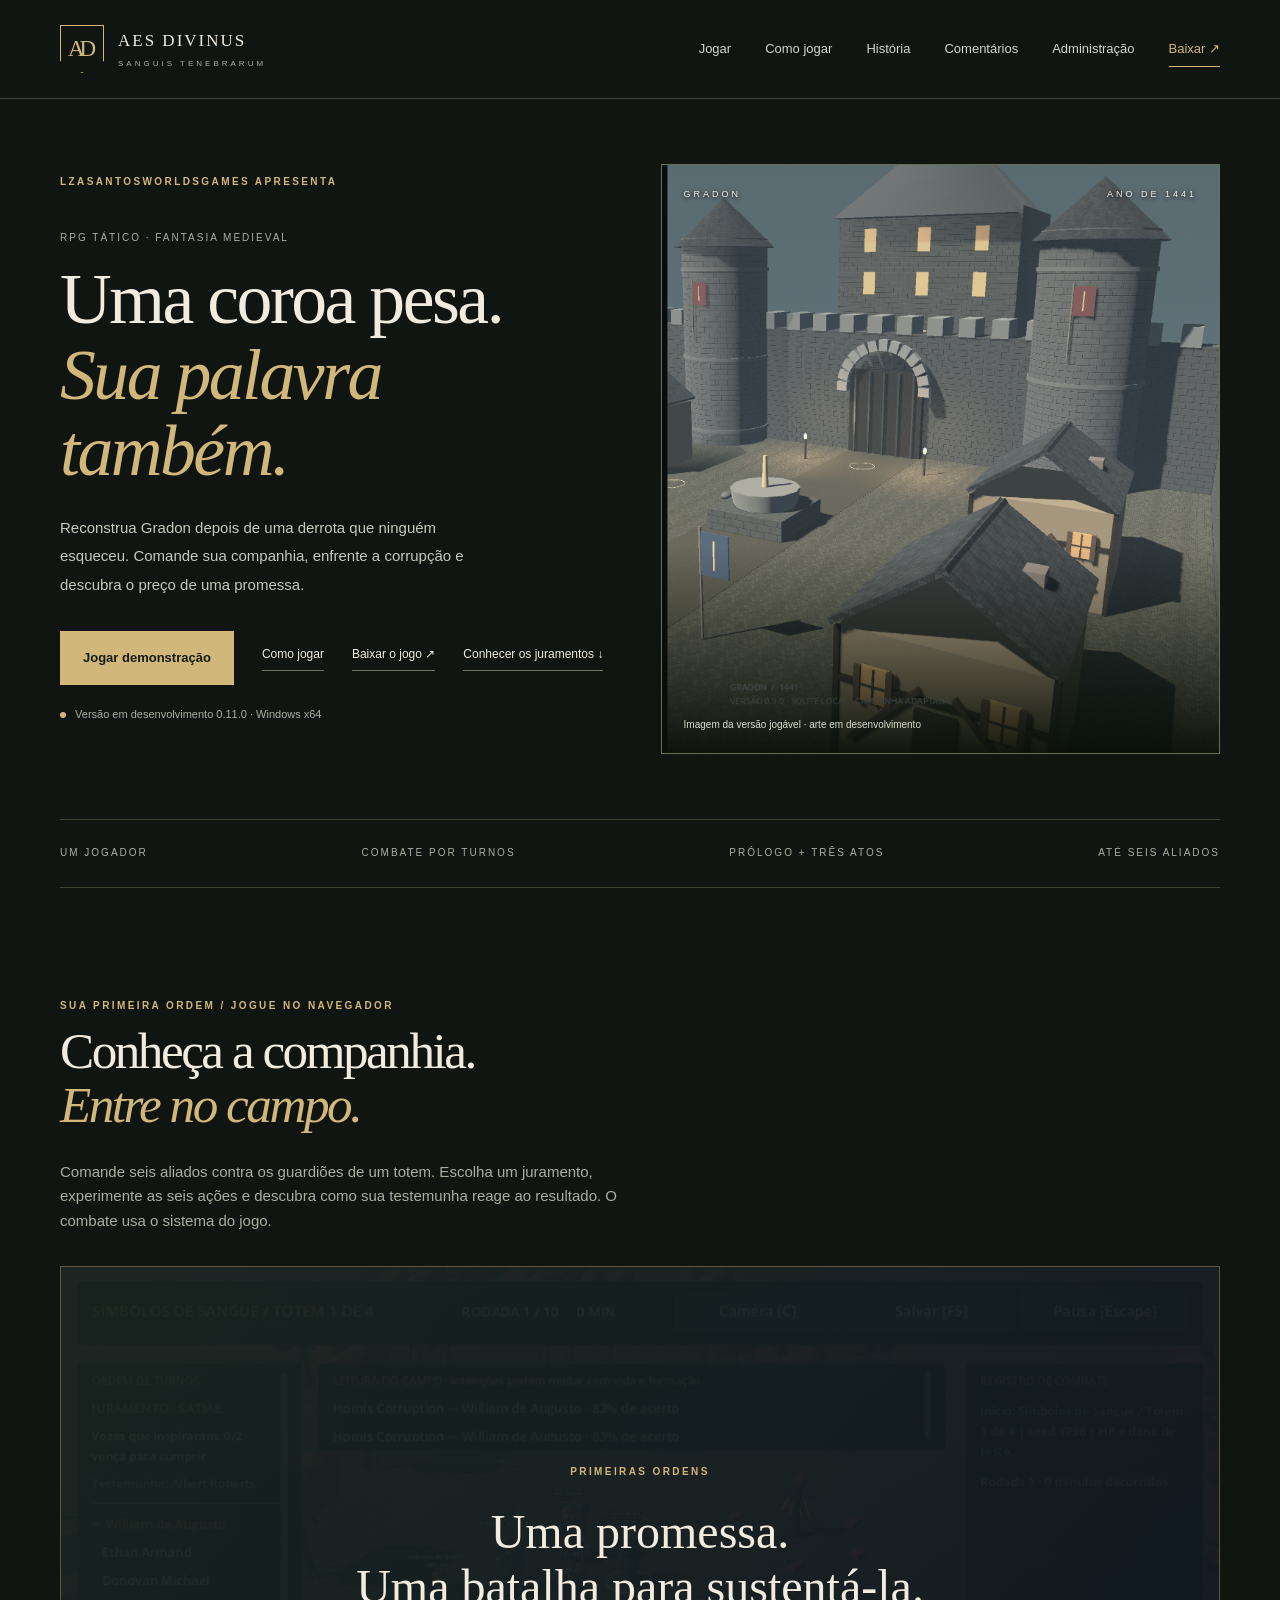
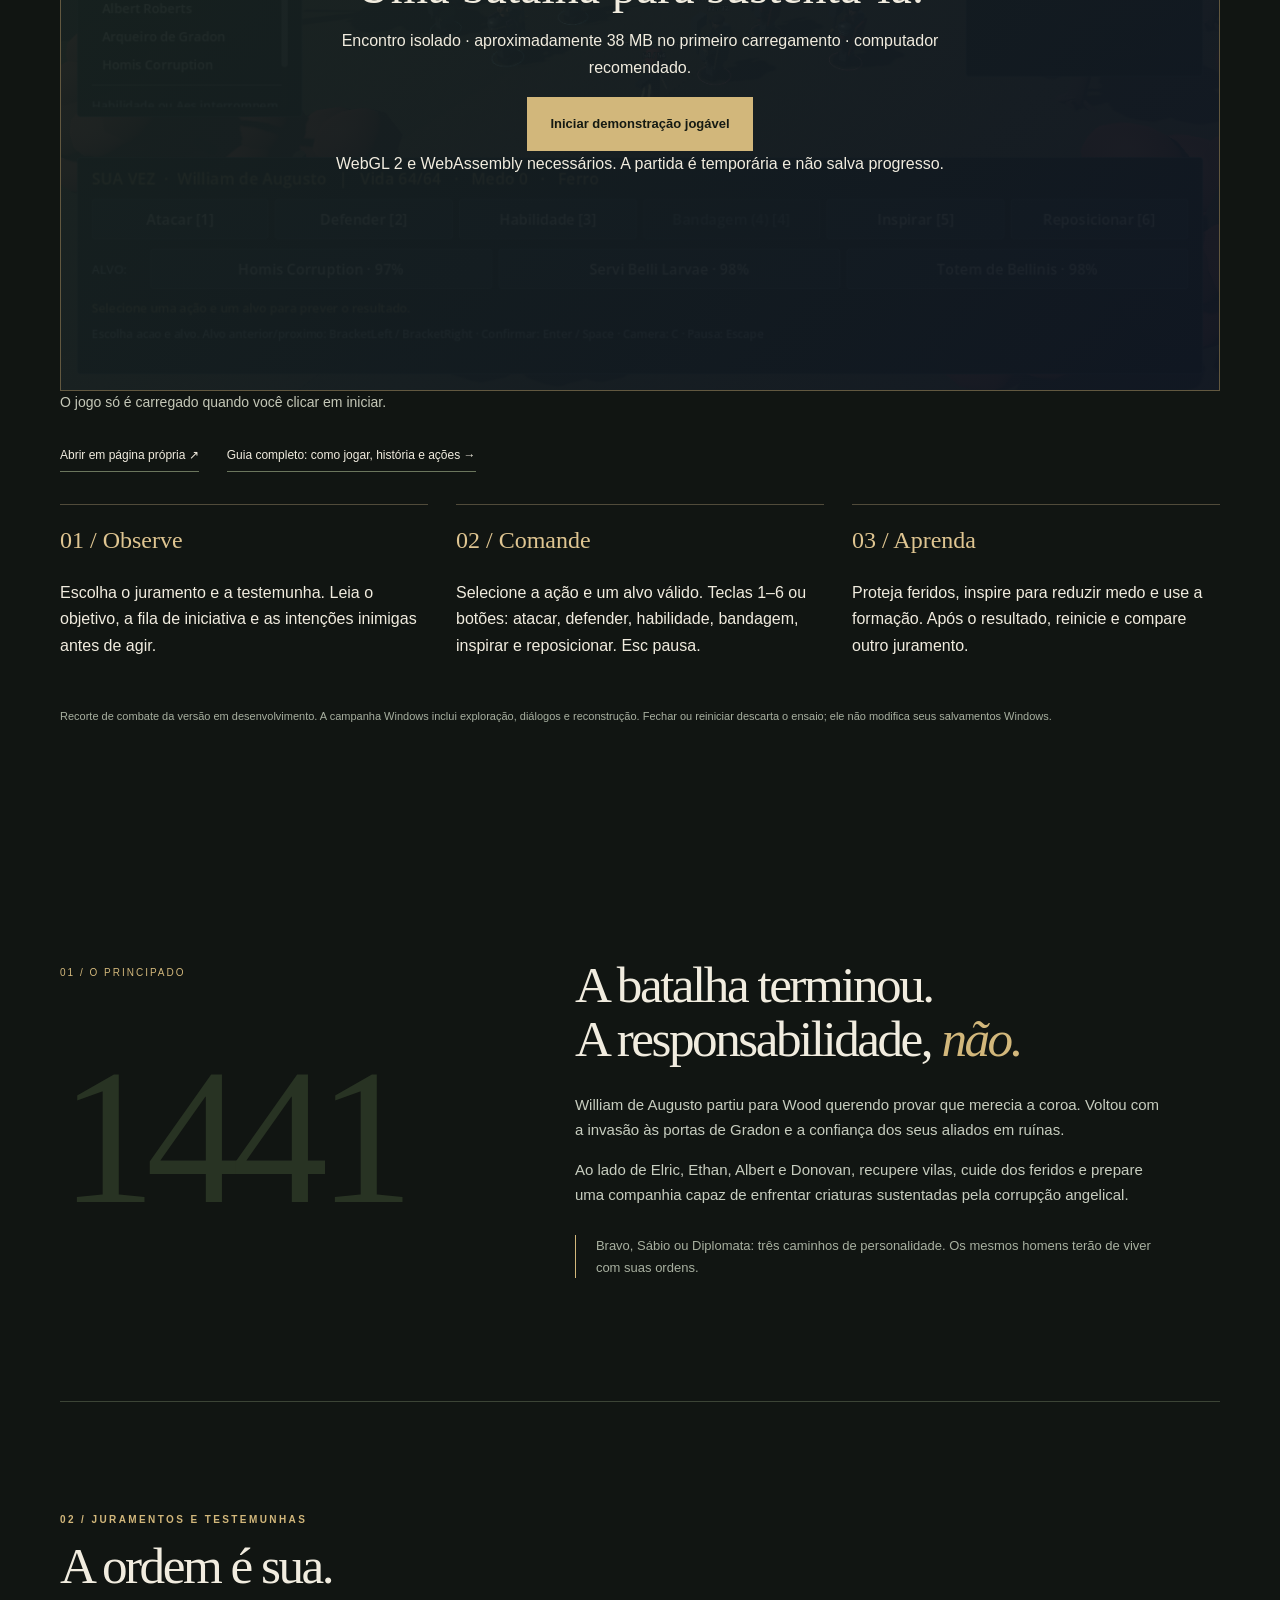
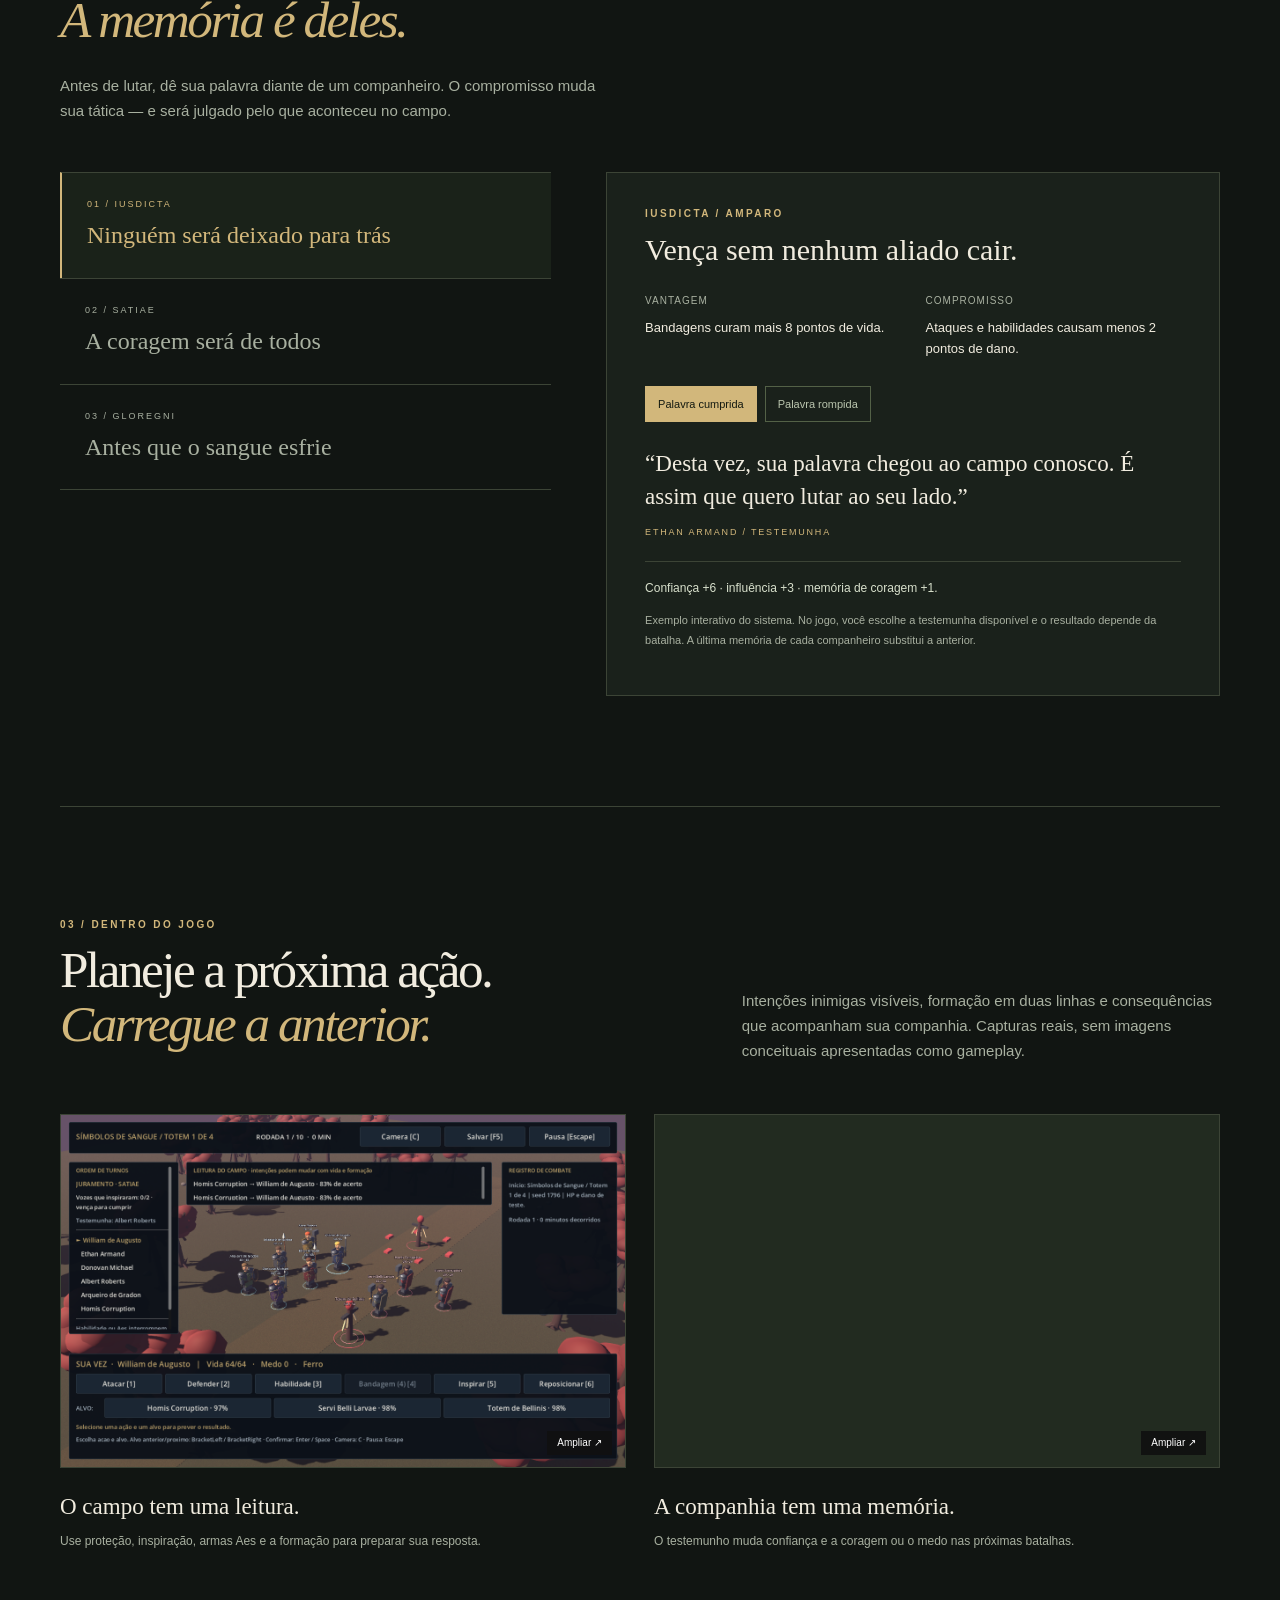
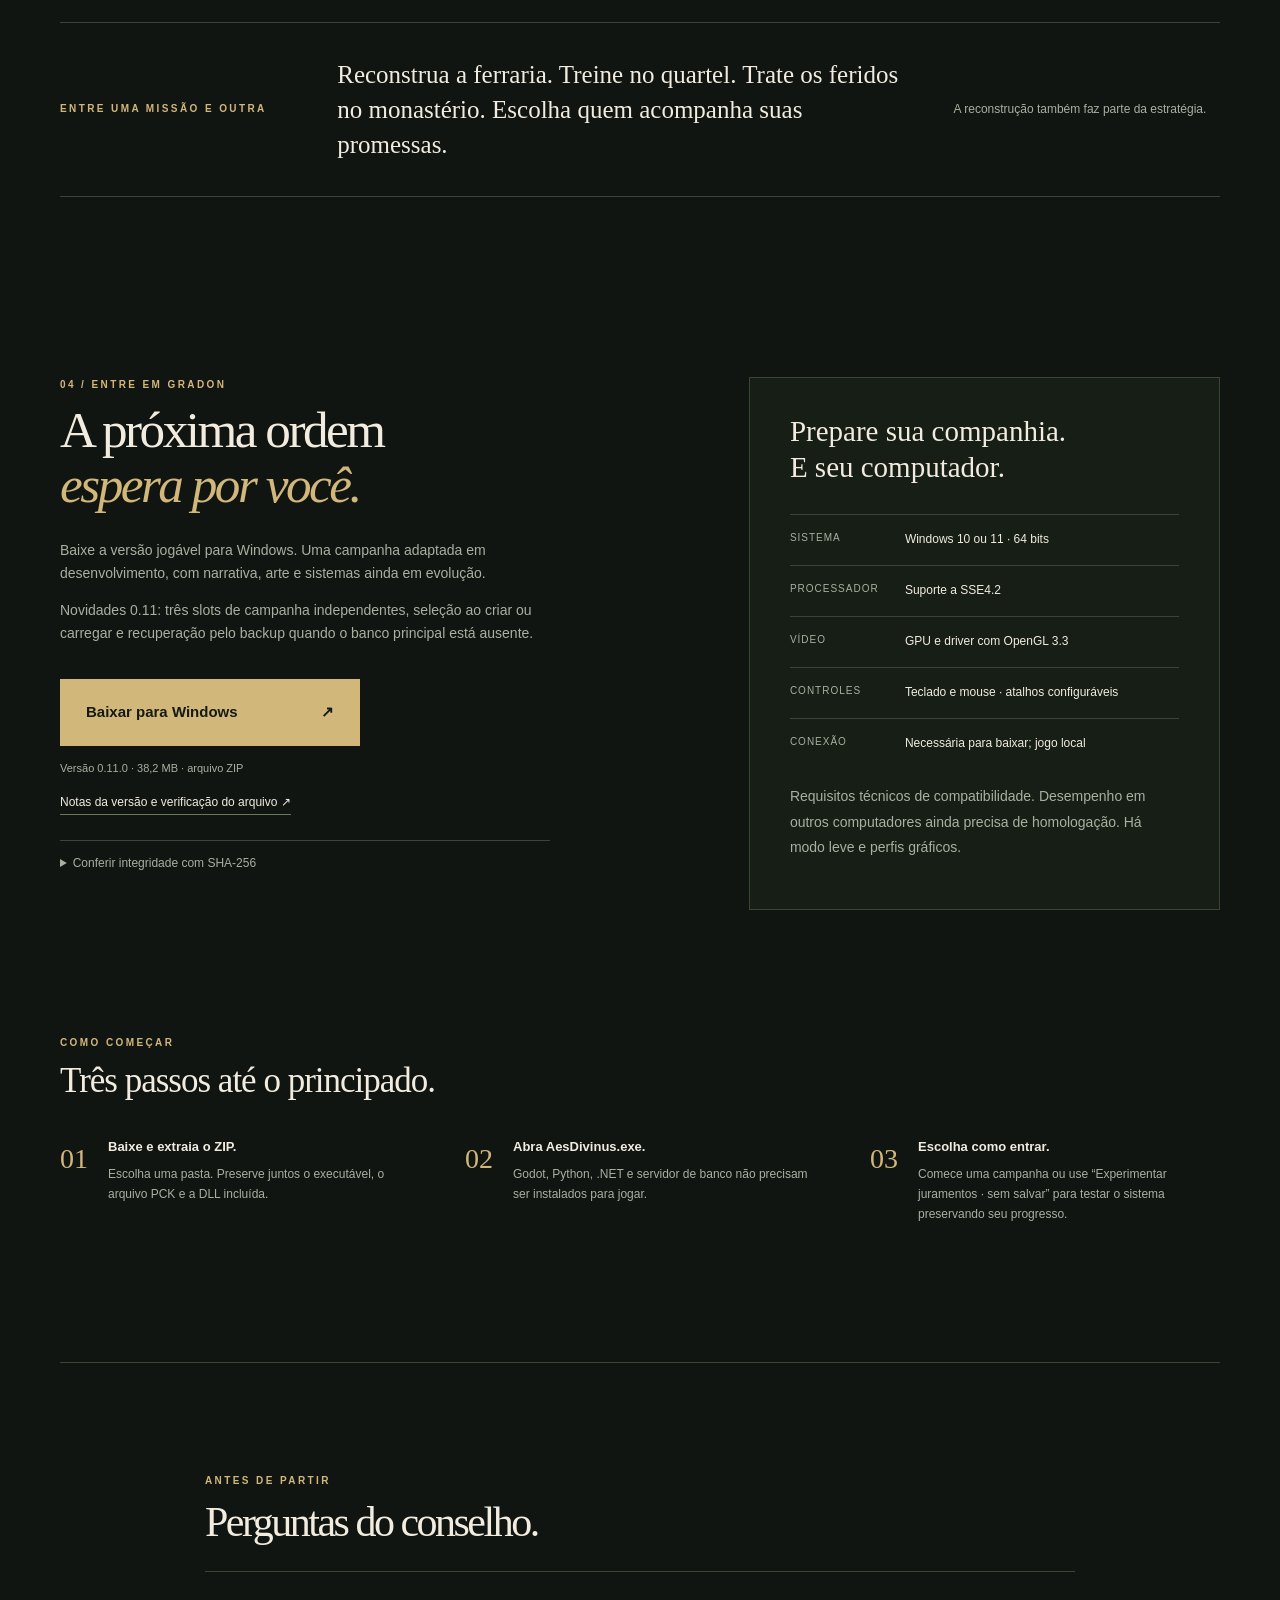
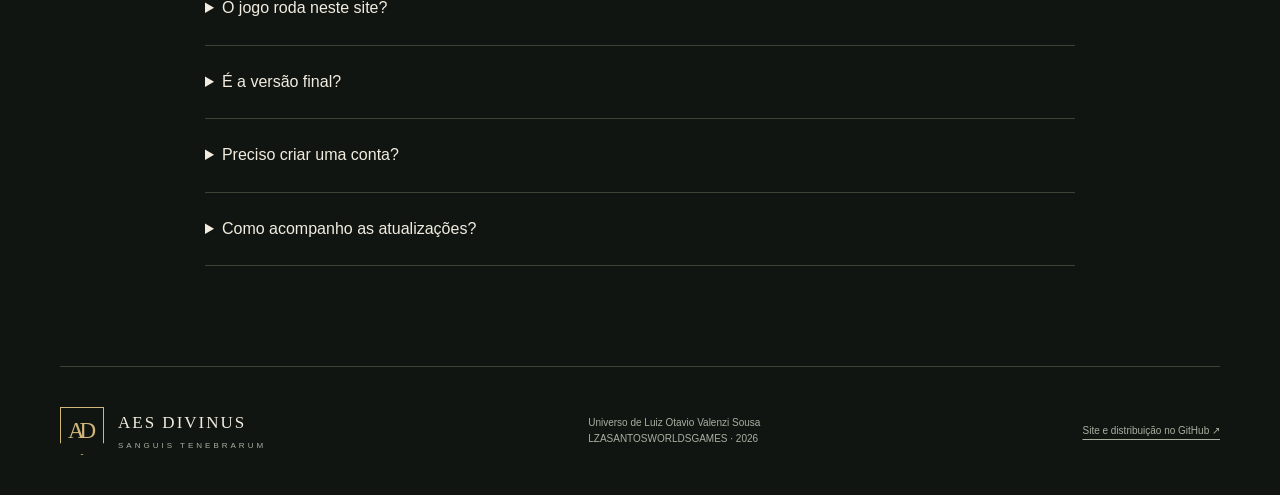
==== commit f3ee50ff: "Prepare 0.11 release with campaign slot guide and updated demo" ====
--- a/public/index.html
+++ b/public/index.html
@@ -23,7 +23,7 @@
   </header>
   <main id="principal">
     <section class="hero" id="inicio" aria-labelledby="titulo">
-      <div class="hero-copy"><p class="eyebrow">LZASANTOSWORLDSGAMES APRESENTA</p><p class="hero-kicker">RPG TÁTICO · FANTASIA MEDIEVAL</p><h1 id="titulo">Uma coroa pesa.<br><em>Sua palavra<br>também.</em></h1><p class="hero-description">Reconstrua Gradon depois de uma derrota que ninguém esqueceu. Comande sua companhia, enfrente a corrupção e descubra o preço de uma promessa.</p><div class="hero-actions"><a class="button gold" href="#jogar">Jogar demonstra&#231;&#227;o</a><a class="text-link" href="guide.html">Como jogar</a><a class="text-link" href="#download">Baixar o jogo <span aria-hidden="true">↗</span></a><a class="text-link" href="#juramentos">Conhecer os juramentos <span aria-hidden="true">↓</span></a></div><p class="release-note"><span class="status-dot" aria-hidden="true"></span> Versão em desenvolvimento <span data-version>0.10.0</span> · Windows x64</p></div>
+      <div class="hero-copy"><p class="eyebrow">LZASANTOSWORLDSGAMES APRESENTA</p><p class="hero-kicker">RPG TÁTICO · FANTASIA MEDIEVAL</p><h1 id="titulo">Uma coroa pesa.<br><em>Sua palavra<br>também.</em></h1><p class="hero-description">Reconstrua Gradon depois de uma derrota que ninguém esqueceu. Comande sua companhia, enfrente a corrupção e descubra o preço de uma promessa.</p><div class="hero-actions"><a class="button gold" href="#jogar">Jogar demonstra&#231;&#227;o</a><a class="text-link" href="guide.html">Como jogar</a><a class="text-link" href="#download">Baixar o jogo <span aria-hidden="true">↗</span></a><a class="text-link" href="#juramentos">Conhecer os juramentos <span aria-hidden="true">↓</span></a></div><p class="release-note"><span class="status-dot" aria-hidden="true"></span> Versão em desenvolvimento <span data-version>0.11.0</span> · Windows x64</p></div>
       <div class="hero-art"><img src="assets/gradon.png" alt="Muralhas, torres e casas de Gradon na versão 3D atual do jogo" width="1280" height="800" fetchpriority="high"><div class="art-label"><span>GRADON</span><span>ANO DE 1441</span></div><span class="image-caption">Imagem da versão jogável · arte em desenvolvimento</span></div>
     </section>
     <div class="facts" aria-label="Visão geral"><span>UM JOGADOR</span><span>COMBATE POR TURNOS</span><span>PRÓLOGO + TRÊS ATOS</span><span>ATÉ SEIS ALIADOS</span></div>
@@ -38,7 +38,7 @@
     <section class="story section" id="historia" aria-labelledby="historia-titulo"><div class="section-marker"><span>01 / O PRINCIPADO</span><span class="year">1441</span></div><div class="story-copy"><h2 id="historia-titulo">A batalha terminou.<br>A responsabilidade, <em>não.</em></h2><p>William de Augusto partiu para Wood querendo provar que merecia a coroa. Voltou com a invasão às portas de Gradon e a confiança dos seus aliados em ruínas.</p><p>Ao lado de Elric, Ethan, Albert e Donovan, recupere vilas, cuide dos feridos e prepare uma companhia capaz de enfrentar criaturas sustentadas pela corrupção angelical.</p><p class="aside">Bravo, Sábio ou Diplomata: três caminhos de personalidade. Os mesmos homens terão de viver com suas ordens.</p></div></section>
     <section class="oaths section" id="juramentos" aria-labelledby="juramentos-titulo"><div class="section-heading"><p class="eyebrow">02 / JURAMENTOS E TESTEMUNHAS</p><h2 id="juramentos-titulo">A ordem é sua.<br><em>A memória é deles.</em></h2><p>Antes de lutar, dê sua palavra diante de um companheiro. O compromisso muda sua tática — e será julgado pelo que aconteceu no campo.</p></div><div class="oath-explorer"><div class="oath-tabs" role="tablist" aria-label="Explorar juramentos"><button type="button" role="tab" id="tab-amparo" aria-controls="oath-panel" aria-selected="true" data-oath="amparo"><span>01 / IUSDICTA</span>Ninguém será deixado para trás</button><button type="button" role="tab" id="tab-lucidez" aria-controls="oath-panel" aria-selected="false" tabindex="-1" data-oath="lucidez"><span>02 / SATIAE</span>A coragem será de todos</button><button type="button" role="tab" id="tab-decisao" aria-controls="oath-panel" aria-selected="false" tabindex="-1" data-oath="decisao"><span>03 / GLOREGNI</span>Antes que o sangue esfrie</button></div><div class="oath-panel" id="oath-panel" role="tabpanel" aria-labelledby="tab-amparo" tabindex="0"><p class="eyebrow" id="oath-angel">IUSDICTA / AMPARO</p><h3 id="oath-title">Vença sem nenhum aliado cair.</h3><dl class="tradeoffs"><div><dt>Vantagem</dt><dd id="oath-benefit">Bandagens curam mais 8 pontos de vida.</dd></div><div><dt>Compromisso</dt><dd id="oath-cost">Ataques e habilidades causam menos 2 pontos de dano.</dd></div></dl><div class="outcome-controls" aria-label="Explorar consequências"><button type="button" data-outcome="kept" aria-pressed="true">Palavra cumprida</button><button type="button" data-outcome="broken" aria-pressed="false">Palavra rompida</button></div><blockquote id="oath-quote">“Desta vez, sua palavra chegou ao campo conosco. É assim que quero lutar ao seu lado.”</blockquote><p class="witness" id="oath-witness">ETHAN ARMAND / TESTEMUNHA</p><p class="consequence" id="oath-consequence">Confiança +6 · influência +3 · memória de coragem +1.</p><p class="fine-print">Exemplo interativo do sistema. No jogo, você escolhe a testemunha disponível e o resultado depende da batalha. A última memória de cada companheiro substitui a anterior.</p></div></div></section>
     <section class="gameplay section" id="galeria" aria-labelledby="galeria-titulo"><div class="section-heading gallery-heading"><div><p class="eyebrow">03 / DENTRO DO JOGO</p><h2 id="galeria-titulo">Planeje a próxima ação.<br><em>Carregue a anterior.</em></h2></div><p>Intenções inimigas visíveis, formação em duas linhas e consequências que acompanham sua companhia. Capturas reais, sem imagens conceituais apresentadas como gameplay.</p></div><div class="screenshots"><figure><button type="button" class="screenshot-button" data-lightbox="assets/battle.png" data-caption="Combate tático com juramento e leitura das intenções inimigas" aria-label="Ampliar captura de combate"><img src="assets/battle.png" alt="Seis aliados enfrentam os guardiões de um totem; a interface mostra juramento, fila e intenções inimigas" width="1280" height="800" loading="lazy"><span aria-hidden="true">Ampliar ↗</span></button><figcaption><strong>O campo tem uma leitura.</strong><span>Use proteção, inspiração, armas Aes e a formação para preparar sua resposta.</span></figcaption></figure><figure><button type="button" class="screenshot-button" data-lightbox="assets/memories.png" data-caption="Memórias da companhia e o testemunho de Ethan" aria-label="Ampliar captura de memórias"><img src="assets/memories.png" alt="Diário registra a palavra cumprida e a reação de Ethan Armand" width="1280" height="800" loading="lazy"><span aria-hidden="true">Ampliar ↗</span></button><figcaption><strong>A companhia tem uma memória.</strong><span>O testemunho muda confiança e a coragem ou o medo nas próximas batalhas.</span></figcaption></figure></div><div class="reconstruction"><p class="eyebrow">ENTRE UMA MISSÃO E OUTRA</p><p>Reconstrua a ferraria. Treine no quartel. Trate os feridos no monastério. Escolha quem acompanha suas promessas.</p><span>A reconstrução também faz parte da estratégia.</span></div></section>
-    <section class="download section" id="download" aria-labelledby="download-titulo"><div><p class="eyebrow">04 / ENTRE EM GRADON</p><h2 id="download-titulo">A próxima ordem<br><em>espera por você.</em></h2><p>Baixe a versão jogável para Windows. Uma campanha adaptada em desenvolvimento, com narrativa, arte e sistemas ainda em evolução.</p><p>Novidades 0.10: confirma&#231;&#227;o antes de substituir a campanha ou recuar; hist&#243;rico de combate; carregamento de conte&#250;do e ajustes de volume otimizados.</p><a class="button gold large" id="download-link" href="https://github.com/lzvsrx/aes-divinus-site/releases/download/v0.10.0/AesDivinus_Windows_0.10.zip">Baixar para Windows <span aria-hidden="true">↗</span></a><p class="release-note">Versão <span data-version>0.10.0</span> · <span id="download-size">aproximadamente 40 MB</span> · arquivo ZIP</p><a class="text-link small" href="https://github.com/lzvsrx/aes-divinus-site/releases/tag/v0.10.0" id="release-link">Notas da versão e verificação do arquivo ↗</a><details class="checksum"><summary>Conferir integridade com SHA-256</summary><p>Compare o hash do ZIP com o arquivo SHA256SUMS publicado na versão. O executável ainda não tem assinatura digital.</p><code id="checksum-value">Consulte SHA256SUMS_0.10.txt na página da versão.</code></details></div><div class="requirements"><h3>Prepare sua companhia.<br>E seu computador.</h3><dl><div><dt>Sistema</dt><dd>Windows 10 ou 11 · 64 bits</dd></div><div><dt>Processador</dt><dd>Suporte a SSE4.2</dd></div><div><dt>Vídeo</dt><dd>GPU e driver com OpenGL 3.3</dd></div><div><dt>Controles</dt><dd>Teclado e mouse · atalhos configuráveis</dd></div><div><dt>Conexão</dt><dd>Necessária para baixar; jogo local</dd></div></dl><p class="fine-print">Requisitos técnicos de compatibilidade. Desempenho em outros computadores ainda precisa de homologação. Há modo leve e perfis gráficos.</p></div></section>
+    <section class="download section" id="download" aria-labelledby="download-titulo"><div><p class="eyebrow">04 / ENTRE EM GRADON</p><h2 id="download-titulo">A próxima ordem<br><em>espera por você.</em></h2><p>Baixe a versão jogável para Windows. Uma campanha adaptada em desenvolvimento, com narrativa, arte e sistemas ainda em evolução.</p><p>Novidades 0.11: tr&#234;s slots de campanha independentes, sele&#231;&#227;o ao criar ou carregar e recupera&#231;&#227;o pelo backup quando o banco principal est&#225; ausente.</p><a class="button gold large" id="download-link" href="https://github.com/lzvsrx/aes-divinus-site/releases/download/v0.11.0/AesDivinus_Windows_0.11.zip">Baixar para Windows <span aria-hidden="true">↗</span></a><p class="release-note">Versão <span data-version>0.11.0</span> · <span id="download-size">aproximadamente 40 MB</span> · arquivo ZIP</p><a class="text-link small" href="https://github.com/lzvsrx/aes-divinus-site/releases/tag/v0.11.0" id="release-link">Notas da versão e verificação do arquivo ↗</a><details class="checksum"><summary>Conferir integridade com SHA-256</summary><p>Compare o hash do ZIP com o arquivo SHA256SUMS publicado na versão. O executável ainda não tem assinatura digital.</p><code id="checksum-value">Consulte SHA256SUMS_0.11.txt na página da versão.</code></details></div><div class="requirements"><h3>Prepare sua companhia.<br>E seu computador.</h3><dl><div><dt>Sistema</dt><dd>Windows 10 ou 11 · 64 bits</dd></div><div><dt>Processador</dt><dd>Suporte a SSE4.2</dd></div><div><dt>Vídeo</dt><dd>GPU e driver com OpenGL 3.3</dd></div><div><dt>Controles</dt><dd>Teclado e mouse · atalhos configuráveis</dd></div><div><dt>Conexão</dt><dd>Necessária para baixar; jogo local</dd></div></dl><p class="fine-print">Requisitos técnicos de compatibilidade. Desempenho em outros computadores ainda precisa de homologação. Há modo leve e perfis gráficos.</p></div></section>
     <section class="installation section" aria-labelledby="instalar-titulo"><p class="eyebrow">COMO COMEÇAR</p><h2 id="instalar-titulo">Três passos até o principado.</h2><ol><li><span>01</span><div><h3>Baixe e extraia o ZIP.</h3><p>Escolha uma pasta. Preserve juntos o executável, o arquivo PCK e a DLL incluída.</p></div></li><li><span>02</span><div><h3>Abra AesDivinus.exe.</h3><p>Godot, Python, .NET e servidor de banco não precisam ser instalados para jogar.</p></div></li><li><span>03</span><div><h3>Escolha como entrar.</h3><p>Comece uma campanha ou use “Experimentar juramentos · sem salvar” para testar o sistema preservando seu progresso.</p></div></li></ol></section>
     <section class="faq section" aria-labelledby="perguntas-titulo"><p class="eyebrow">ANTES DE PARTIR</p><h2 id="perguntas-titulo">Perguntas do conselho.</h2><details><summary>O jogo roda neste site?</summary><p>Sim. A demonstra&#231;&#227;o em <a href="#jogar">Jogar no navegador</a> permite testar um combate com juramentos. Ela &#233; tempor&#225;ria e n&#227;o salva progresso. A campanha com explora&#231;&#227;o, narrativa e reconstru&#231;&#227;o est&#225; no pacote Windows. Consulte o <a href="guide.html">guia completo</a>.</p></details><details><summary>É a versão final?</summary><p>É uma versão jogável de avaliação. A campanha possui prólogo e três atos adaptados; modelos, animações, diálogos, sistemas e balanceamento continuam em desenvolvimento. Juramentos e suas novas falas são adaptações para o jogo.</p></details><details><summary>Preciso criar uma conta?</summary><p>O jogo não exige cadastro. Seus salvamentos ficam no computador. O site não adiciona analytics, publicidade ou rastreadores. O GitHub fornece a hospedagem e os downloads.</p></details><details><summary>Como acompanho as atualizações?</summary><p>As novas versões e os arquivos de verificação ficam na <a href="https://github.com/lzvsrx/aes-divinus-site/releases">página de versões do jogo</a>. Leia as notas antes de substituir uma versão anterior e preserve uma cópia do seu salvamento.</p></details></section>
   </main>
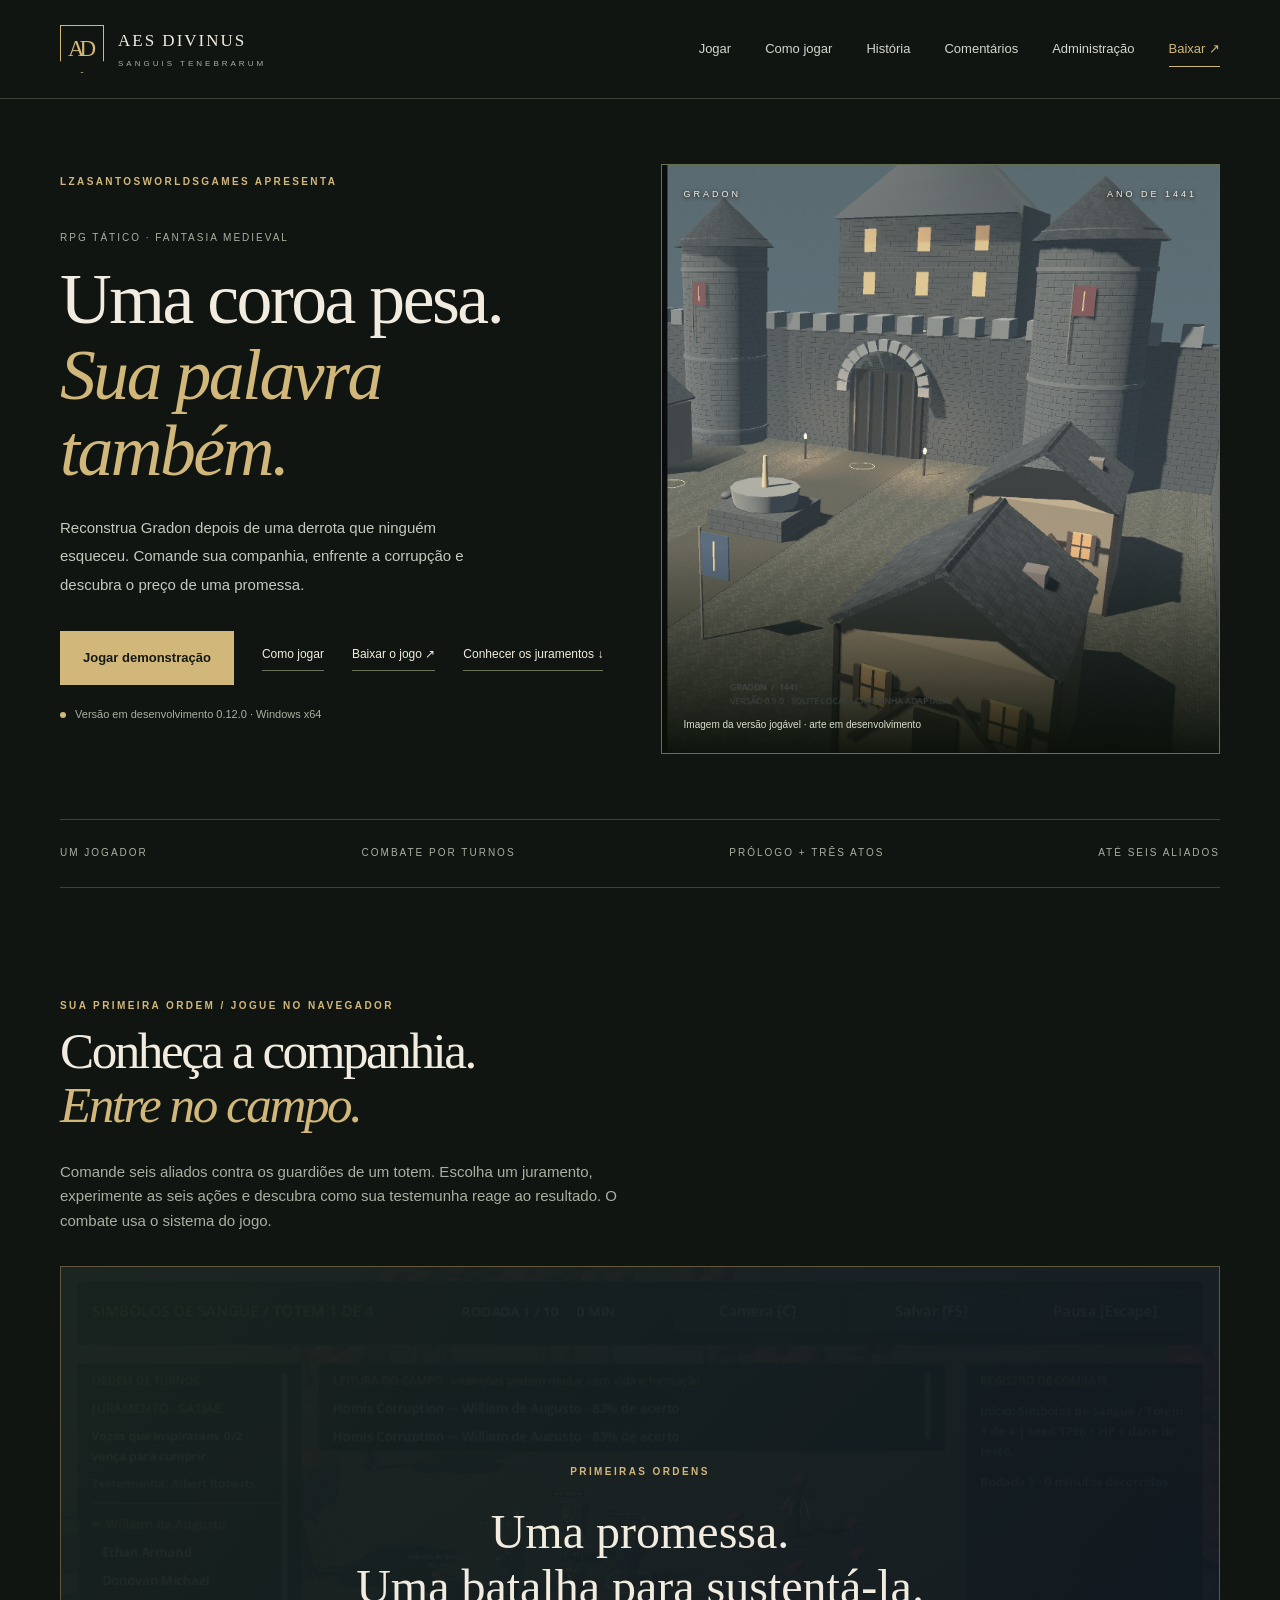
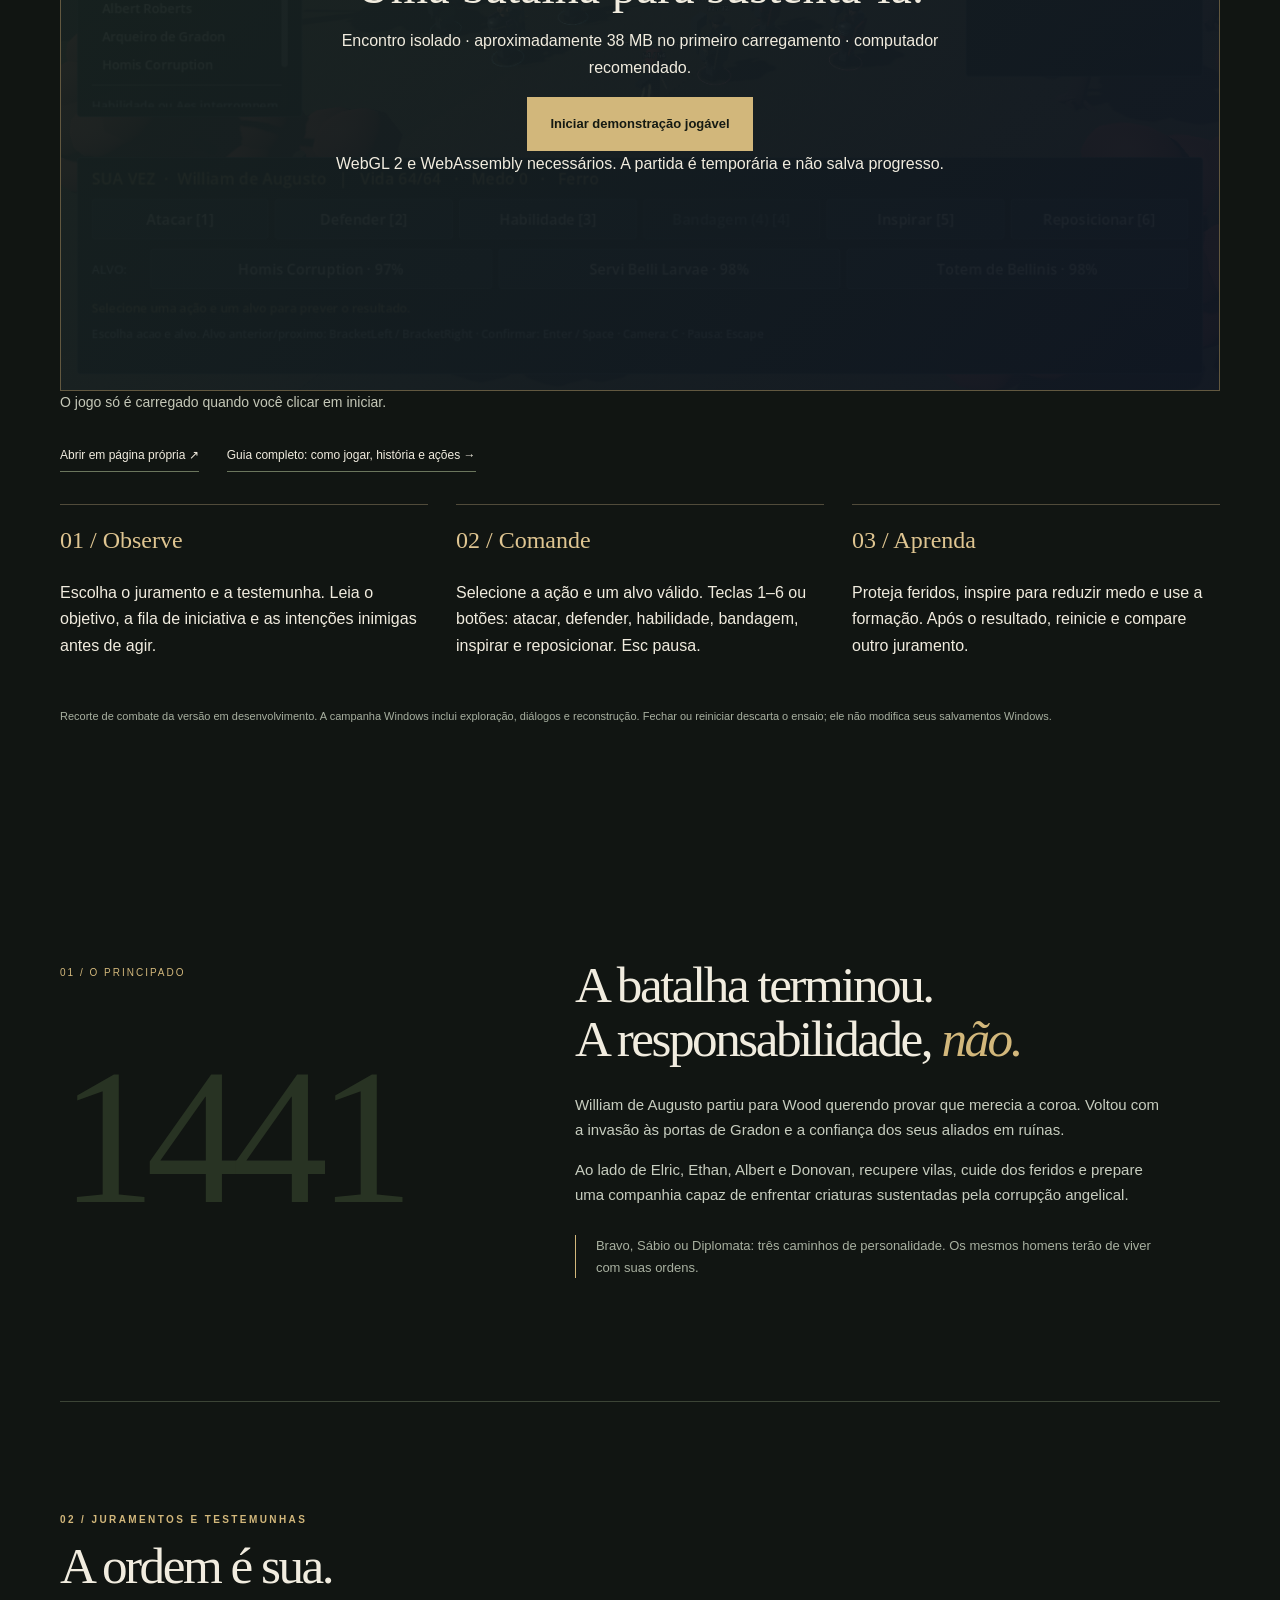
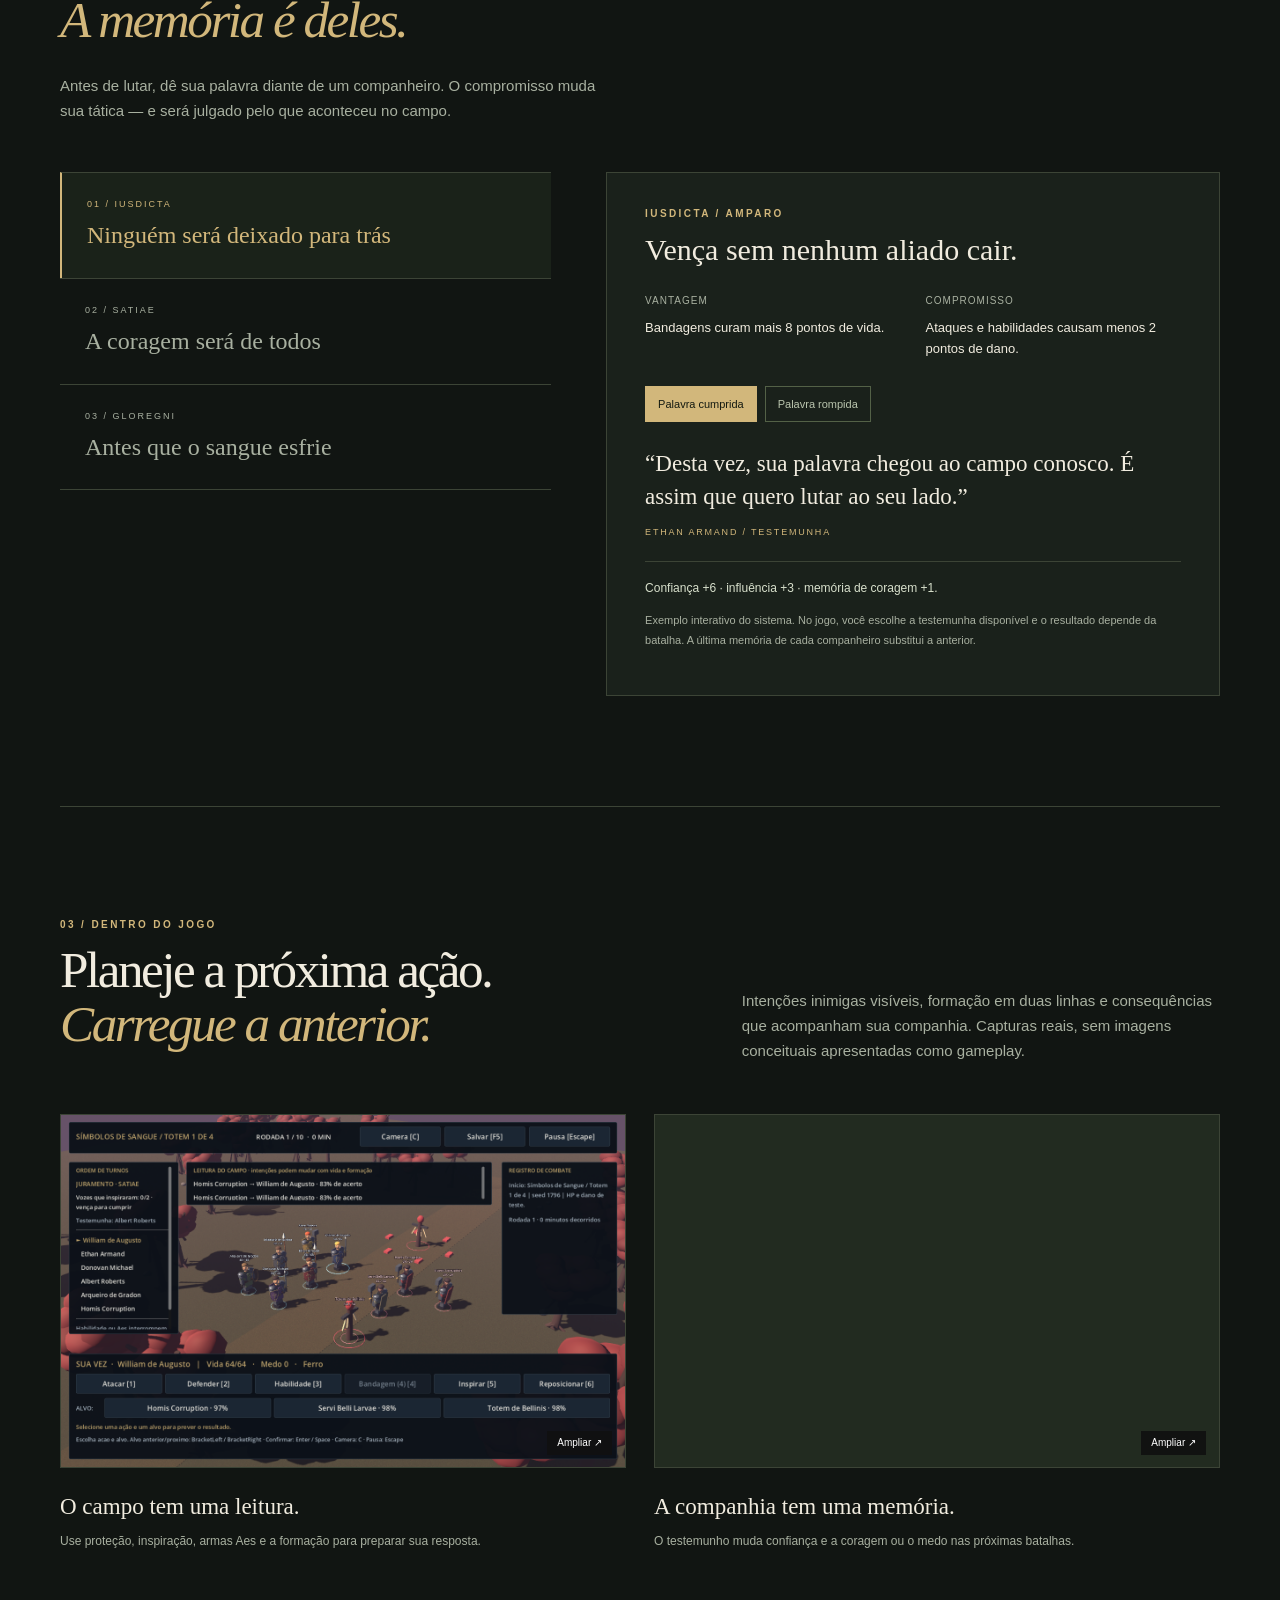
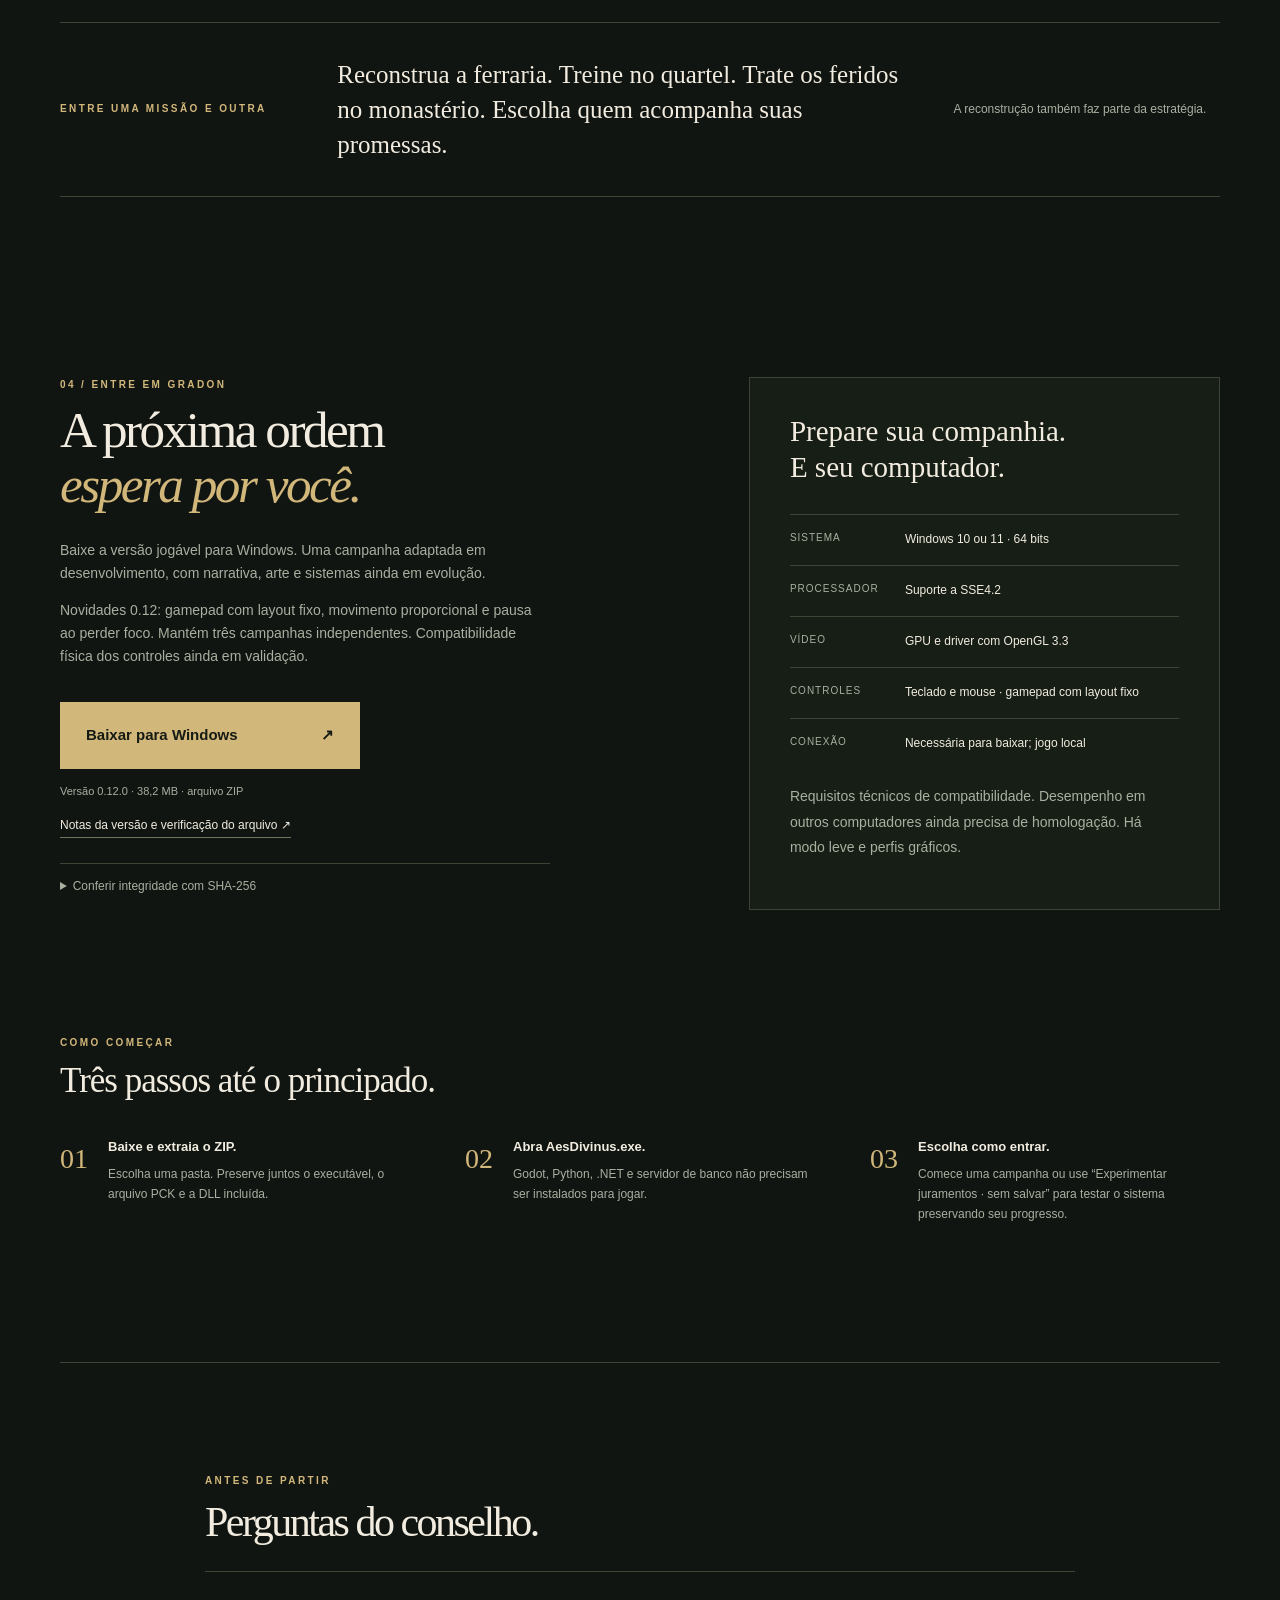
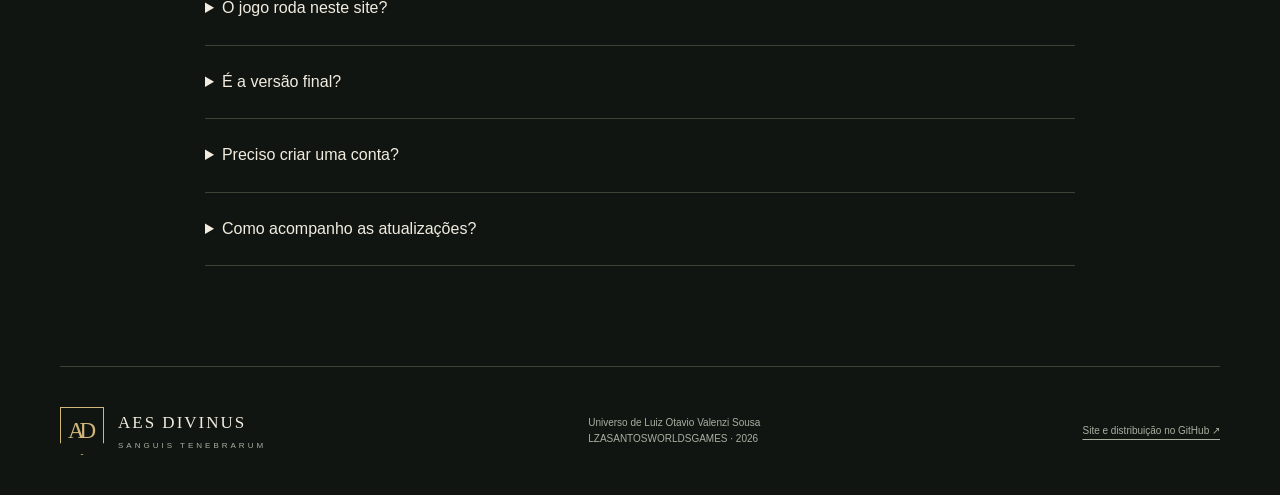
==== commit 493395ca: "Publish 0.12 controller guide and updated playable runtime" ====
--- a/public/index.html
+++ b/public/index.html
@@ -23,7 +23,7 @@
   </header>
   <main id="principal">
     <section class="hero" id="inicio" aria-labelledby="titulo">
-      <div class="hero-copy"><p class="eyebrow">LZASANTOSWORLDSGAMES APRESENTA</p><p class="hero-kicker">RPG TÁTICO · FANTASIA MEDIEVAL</p><h1 id="titulo">Uma coroa pesa.<br><em>Sua palavra<br>também.</em></h1><p class="hero-description">Reconstrua Gradon depois de uma derrota que ninguém esqueceu. Comande sua companhia, enfrente a corrupção e descubra o preço de uma promessa.</p><div class="hero-actions"><a class="button gold" href="#jogar">Jogar demonstra&#231;&#227;o</a><a class="text-link" href="guide.html">Como jogar</a><a class="text-link" href="#download">Baixar o jogo <span aria-hidden="true">↗</span></a><a class="text-link" href="#juramentos">Conhecer os juramentos <span aria-hidden="true">↓</span></a></div><p class="release-note"><span class="status-dot" aria-hidden="true"></span> Versão em desenvolvimento <span data-version>0.11.0</span> · Windows x64</p></div>
+      <div class="hero-copy"><p class="eyebrow">LZASANTOSWORLDSGAMES APRESENTA</p><p class="hero-kicker">RPG TÁTICO · FANTASIA MEDIEVAL</p><h1 id="titulo">Uma coroa pesa.<br><em>Sua palavra<br>também.</em></h1><p class="hero-description">Reconstrua Gradon depois de uma derrota que ninguém esqueceu. Comande sua companhia, enfrente a corrupção e descubra o preço de uma promessa.</p><div class="hero-actions"><a class="button gold" href="#jogar">Jogar demonstra&#231;&#227;o</a><a class="text-link" href="guide.html">Como jogar</a><a class="text-link" href="#download">Baixar o jogo <span aria-hidden="true">↗</span></a><a class="text-link" href="#juramentos">Conhecer os juramentos <span aria-hidden="true">↓</span></a></div><p class="release-note"><span class="status-dot" aria-hidden="true"></span> Versão em desenvolvimento <span data-version>0.12.0</span> · Windows x64</p></div>
       <div class="hero-art"><img src="assets/gradon.png" alt="Muralhas, torres e casas de Gradon na versão 3D atual do jogo" width="1280" height="800" fetchpriority="high"><div class="art-label"><span>GRADON</span><span>ANO DE 1441</span></div><span class="image-caption">Imagem da versão jogável · arte em desenvolvimento</span></div>
     </section>
     <div class="facts" aria-label="Visão geral"><span>UM JOGADOR</span><span>COMBATE POR TURNOS</span><span>PRÓLOGO + TRÊS ATOS</span><span>ATÉ SEIS ALIADOS</span></div>
@@ -38,7 +38,7 @@
     <section class="story section" id="historia" aria-labelledby="historia-titulo"><div class="section-marker"><span>01 / O PRINCIPADO</span><span class="year">1441</span></div><div class="story-copy"><h2 id="historia-titulo">A batalha terminou.<br>A responsabilidade, <em>não.</em></h2><p>William de Augusto partiu para Wood querendo provar que merecia a coroa. Voltou com a invasão às portas de Gradon e a confiança dos seus aliados em ruínas.</p><p>Ao lado de Elric, Ethan, Albert e Donovan, recupere vilas, cuide dos feridos e prepare uma companhia capaz de enfrentar criaturas sustentadas pela corrupção angelical.</p><p class="aside">Bravo, Sábio ou Diplomata: três caminhos de personalidade. Os mesmos homens terão de viver com suas ordens.</p></div></section>
     <section class="oaths section" id="juramentos" aria-labelledby="juramentos-titulo"><div class="section-heading"><p class="eyebrow">02 / JURAMENTOS E TESTEMUNHAS</p><h2 id="juramentos-titulo">A ordem é sua.<br><em>A memória é deles.</em></h2><p>Antes de lutar, dê sua palavra diante de um companheiro. O compromisso muda sua tática — e será julgado pelo que aconteceu no campo.</p></div><div class="oath-explorer"><div class="oath-tabs" role="tablist" aria-label="Explorar juramentos"><button type="button" role="tab" id="tab-amparo" aria-controls="oath-panel" aria-selected="true" data-oath="amparo"><span>01 / IUSDICTA</span>Ninguém será deixado para trás</button><button type="button" role="tab" id="tab-lucidez" aria-controls="oath-panel" aria-selected="false" tabindex="-1" data-oath="lucidez"><span>02 / SATIAE</span>A coragem será de todos</button><button type="button" role="tab" id="tab-decisao" aria-controls="oath-panel" aria-selected="false" tabindex="-1" data-oath="decisao"><span>03 / GLOREGNI</span>Antes que o sangue esfrie</button></div><div class="oath-panel" id="oath-panel" role="tabpanel" aria-labelledby="tab-amparo" tabindex="0"><p class="eyebrow" id="oath-angel">IUSDICTA / AMPARO</p><h3 id="oath-title">Vença sem nenhum aliado cair.</h3><dl class="tradeoffs"><div><dt>Vantagem</dt><dd id="oath-benefit">Bandagens curam mais 8 pontos de vida.</dd></div><div><dt>Compromisso</dt><dd id="oath-cost">Ataques e habilidades causam menos 2 pontos de dano.</dd></div></dl><div class="outcome-controls" aria-label="Explorar consequências"><button type="button" data-outcome="kept" aria-pressed="true">Palavra cumprida</button><button type="button" data-outcome="broken" aria-pressed="false">Palavra rompida</button></div><blockquote id="oath-quote">“Desta vez, sua palavra chegou ao campo conosco. É assim que quero lutar ao seu lado.”</blockquote><p class="witness" id="oath-witness">ETHAN ARMAND / TESTEMUNHA</p><p class="consequence" id="oath-consequence">Confiança +6 · influência +3 · memória de coragem +1.</p><p class="fine-print">Exemplo interativo do sistema. No jogo, você escolhe a testemunha disponível e o resultado depende da batalha. A última memória de cada companheiro substitui a anterior.</p></div></div></section>
     <section class="gameplay section" id="galeria" aria-labelledby="galeria-titulo"><div class="section-heading gallery-heading"><div><p class="eyebrow">03 / DENTRO DO JOGO</p><h2 id="galeria-titulo">Planeje a próxima ação.<br><em>Carregue a anterior.</em></h2></div><p>Intenções inimigas visíveis, formação em duas linhas e consequências que acompanham sua companhia. Capturas reais, sem imagens conceituais apresentadas como gameplay.</p></div><div class="screenshots"><figure><button type="button" class="screenshot-button" data-lightbox="assets/battle.png" data-caption="Combate tático com juramento e leitura das intenções inimigas" aria-label="Ampliar captura de combate"><img src="assets/battle.png" alt="Seis aliados enfrentam os guardiões de um totem; a interface mostra juramento, fila e intenções inimigas" width="1280" height="800" loading="lazy"><span aria-hidden="true">Ampliar ↗</span></button><figcaption><strong>O campo tem uma leitura.</strong><span>Use proteção, inspiração, armas Aes e a formação para preparar sua resposta.</span></figcaption></figure><figure><button type="button" class="screenshot-button" data-lightbox="assets/memories.png" data-caption="Memórias da companhia e o testemunho de Ethan" aria-label="Ampliar captura de memórias"><img src="assets/memories.png" alt="Diário registra a palavra cumprida e a reação de Ethan Armand" width="1280" height="800" loading="lazy"><span aria-hidden="true">Ampliar ↗</span></button><figcaption><strong>A companhia tem uma memória.</strong><span>O testemunho muda confiança e a coragem ou o medo nas próximas batalhas.</span></figcaption></figure></div><div class="reconstruction"><p class="eyebrow">ENTRE UMA MISSÃO E OUTRA</p><p>Reconstrua a ferraria. Treine no quartel. Trate os feridos no monastério. Escolha quem acompanha suas promessas.</p><span>A reconstrução também faz parte da estratégia.</span></div></section>
-    <section class="download section" id="download" aria-labelledby="download-titulo"><div><p class="eyebrow">04 / ENTRE EM GRADON</p><h2 id="download-titulo">A próxima ordem<br><em>espera por você.</em></h2><p>Baixe a versão jogável para Windows. Uma campanha adaptada em desenvolvimento, com narrativa, arte e sistemas ainda em evolução.</p><p>Novidades 0.11: tr&#234;s slots de campanha independentes, sele&#231;&#227;o ao criar ou carregar e recupera&#231;&#227;o pelo backup quando o banco principal est&#225; ausente.</p><a class="button gold large" id="download-link" href="https://github.com/lzvsrx/aes-divinus-site/releases/download/v0.11.0/AesDivinus_Windows_0.11.zip">Baixar para Windows <span aria-hidden="true">↗</span></a><p class="release-note">Versão <span data-version>0.11.0</span> · <span id="download-size">aproximadamente 40 MB</span> · arquivo ZIP</p><a class="text-link small" href="https://github.com/lzvsrx/aes-divinus-site/releases/tag/v0.11.0" id="release-link">Notas da versão e verificação do arquivo ↗</a><details class="checksum"><summary>Conferir integridade com SHA-256</summary><p>Compare o hash do ZIP com o arquivo SHA256SUMS publicado na versão. O executável ainda não tem assinatura digital.</p><code id="checksum-value">Consulte SHA256SUMS_0.11.txt na página da versão.</code></details></div><div class="requirements"><h3>Prepare sua companhia.<br>E seu computador.</h3><dl><div><dt>Sistema</dt><dd>Windows 10 ou 11 · 64 bits</dd></div><div><dt>Processador</dt><dd>Suporte a SSE4.2</dd></div><div><dt>Vídeo</dt><dd>GPU e driver com OpenGL 3.3</dd></div><div><dt>Controles</dt><dd>Teclado e mouse · atalhos configuráveis</dd></div><div><dt>Conexão</dt><dd>Necessária para baixar; jogo local</dd></div></dl><p class="fine-print">Requisitos técnicos de compatibilidade. Desempenho em outros computadores ainda precisa de homologação. Há modo leve e perfis gráficos.</p></div></section>
+    <section class="download section" id="download" aria-labelledby="download-titulo"><div><p class="eyebrow">04 / ENTRE EM GRADON</p><h2 id="download-titulo">A próxima ordem<br><em>espera por você.</em></h2><p>Baixe a versão jogável para Windows. Uma campanha adaptada em desenvolvimento, com narrativa, arte e sistemas ainda em evolução.</p><p>Novidades 0.12: gamepad com layout fixo, movimento proporcional e pausa ao perder foco. Mantém três campanhas independentes. Compatibilidade física dos controles ainda em validação.</p><a class="button gold large" id="download-link" href="https://github.com/lzvsrx/aes-divinus-site/releases/download/v0.12.0/AesDivinus_Windows_0.12.zip">Baixar para Windows <span aria-hidden="true">↗</span></a><p class="release-note">Versão <span data-version>0.12.0</span> · <span id="download-size">aproximadamente 40 MB</span> · arquivo ZIP</p><a class="text-link small" href="https://github.com/lzvsrx/aes-divinus-site/releases/tag/v0.12.0" id="release-link">Notas da versão e verificação do arquivo ↗</a><details class="checksum"><summary>Conferir integridade com SHA-256</summary><p>Compare o hash do ZIP com o arquivo SHA256SUMS publicado na versão. O executável ainda não tem assinatura digital.</p><code id="checksum-value">Consulte SHA256SUMS_0.12.txt na página da versão.</code></details></div><div class="requirements"><h3>Prepare sua companhia.<br>E seu computador.</h3><dl><div><dt>Sistema</dt><dd>Windows 10 ou 11 · 64 bits</dd></div><div><dt>Processador</dt><dd>Suporte a SSE4.2</dd></div><div><dt>Vídeo</dt><dd>GPU e driver com OpenGL 3.3</dd></div><div><dt>Controles</dt><dd>Teclado e mouse · gamepad com layout fixo</dd></div><div><dt>Conexão</dt><dd>Necessária para baixar; jogo local</dd></div></dl><p class="fine-print">Requisitos técnicos de compatibilidade. Desempenho em outros computadores ainda precisa de homologação. Há modo leve e perfis gráficos.</p></div></section>
     <section class="installation section" aria-labelledby="instalar-titulo"><p class="eyebrow">COMO COMEÇAR</p><h2 id="instalar-titulo">Três passos até o principado.</h2><ol><li><span>01</span><div><h3>Baixe e extraia o ZIP.</h3><p>Escolha uma pasta. Preserve juntos o executável, o arquivo PCK e a DLL incluída.</p></div></li><li><span>02</span><div><h3>Abra AesDivinus.exe.</h3><p>Godot, Python, .NET e servidor de banco não precisam ser instalados para jogar.</p></div></li><li><span>03</span><div><h3>Escolha como entrar.</h3><p>Comece uma campanha ou use “Experimentar juramentos · sem salvar” para testar o sistema preservando seu progresso.</p></div></li></ol></section>
     <section class="faq section" aria-labelledby="perguntas-titulo"><p class="eyebrow">ANTES DE PARTIR</p><h2 id="perguntas-titulo">Perguntas do conselho.</h2><details><summary>O jogo roda neste site?</summary><p>Sim. A demonstra&#231;&#227;o em <a href="#jogar">Jogar no navegador</a> permite testar um combate com juramentos. Ela &#233; tempor&#225;ria e n&#227;o salva progresso. A campanha com explora&#231;&#227;o, narrativa e reconstru&#231;&#227;o est&#225; no pacote Windows. Consulte o <a href="guide.html">guia completo</a>.</p></details><details><summary>É a versão final?</summary><p>É uma versão jogável de avaliação. A campanha possui prólogo e três atos adaptados; modelos, animações, diálogos, sistemas e balanceamento continuam em desenvolvimento. Juramentos e suas novas falas são adaptações para o jogo.</p></details><details><summary>Preciso criar uma conta?</summary><p>O jogo não exige cadastro. Seus salvamentos ficam no computador. O site não adiciona analytics, publicidade ou rastreadores. O GitHub fornece a hospedagem e os downloads.</p></details><details><summary>Como acompanho as atualizações?</summary><p>As novas versões e os arquivos de verificação ficam na <a href="https://github.com/lzvsrx/aes-divinus-site/releases">página de versões do jogo</a>. Leia as notas antes de substituir uma versão anterior e preserve uma cópia do seu salvamento.</p></details></section>
   </main>
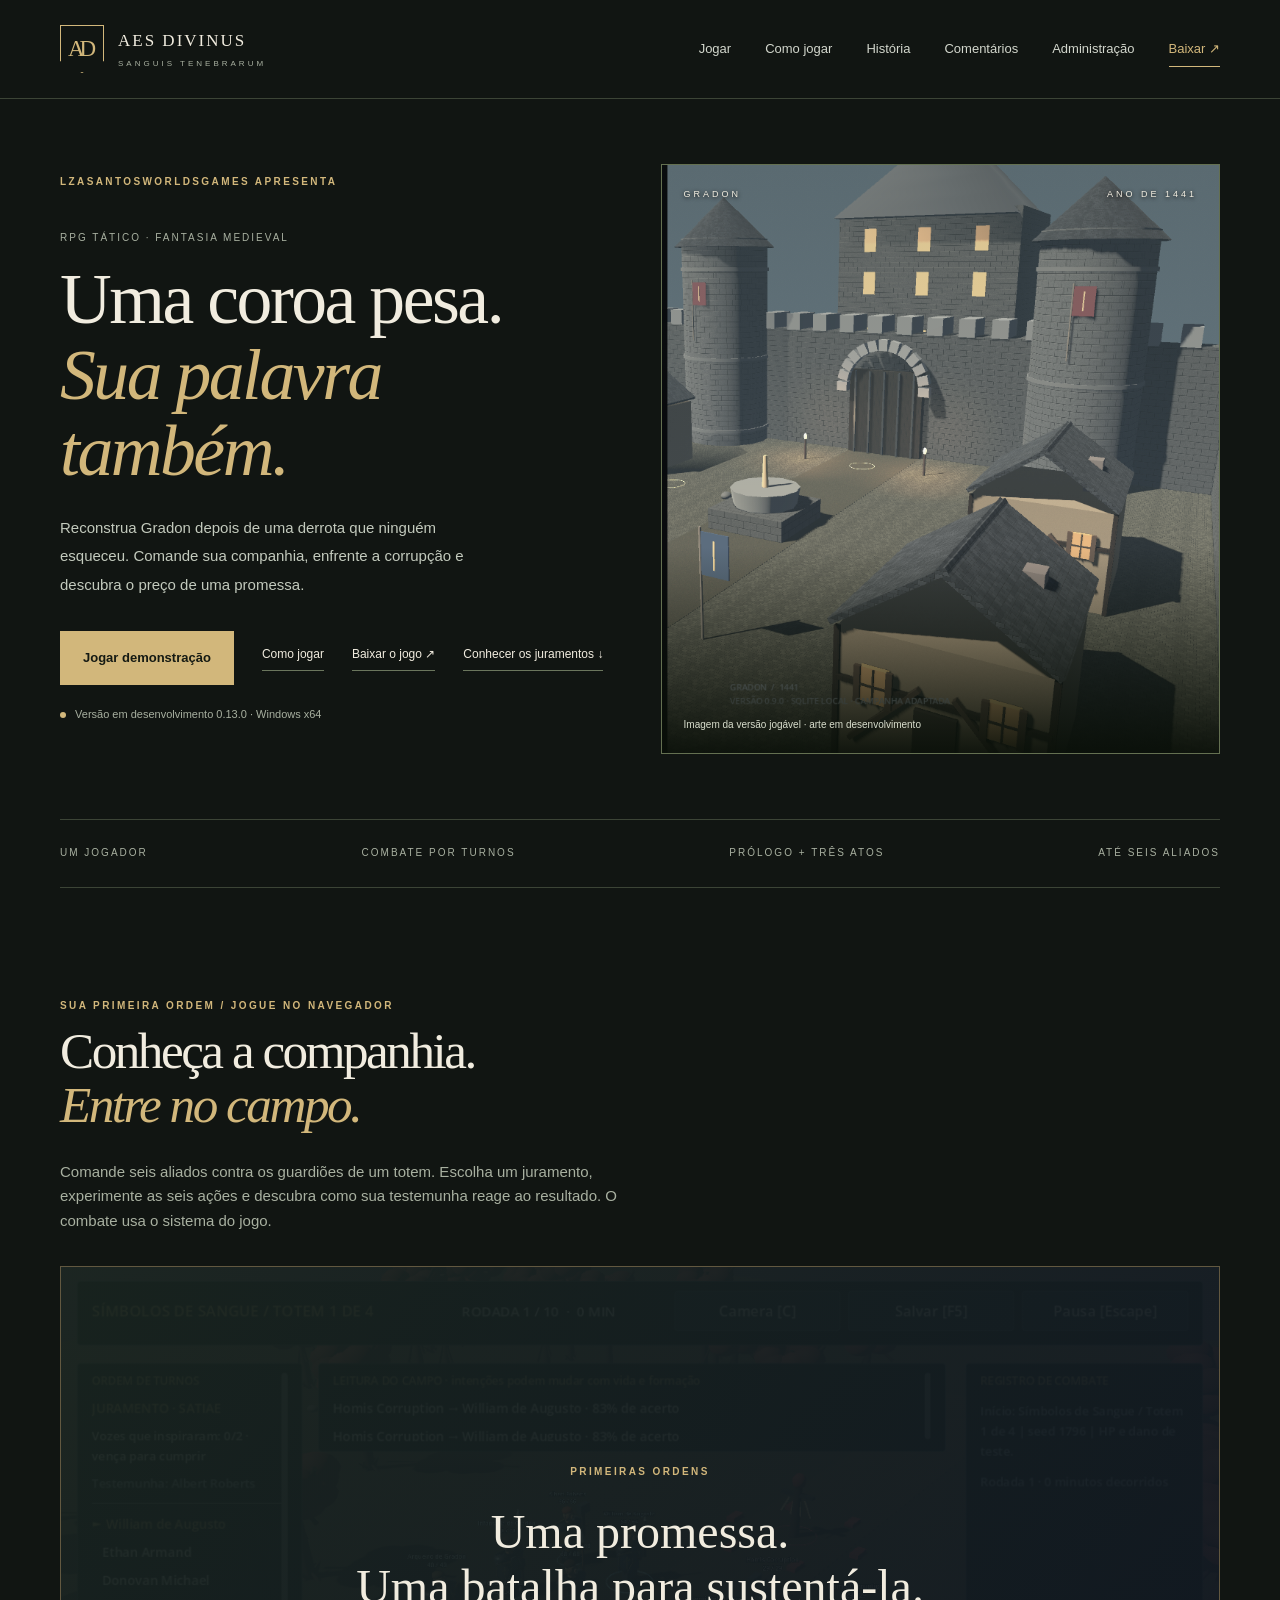
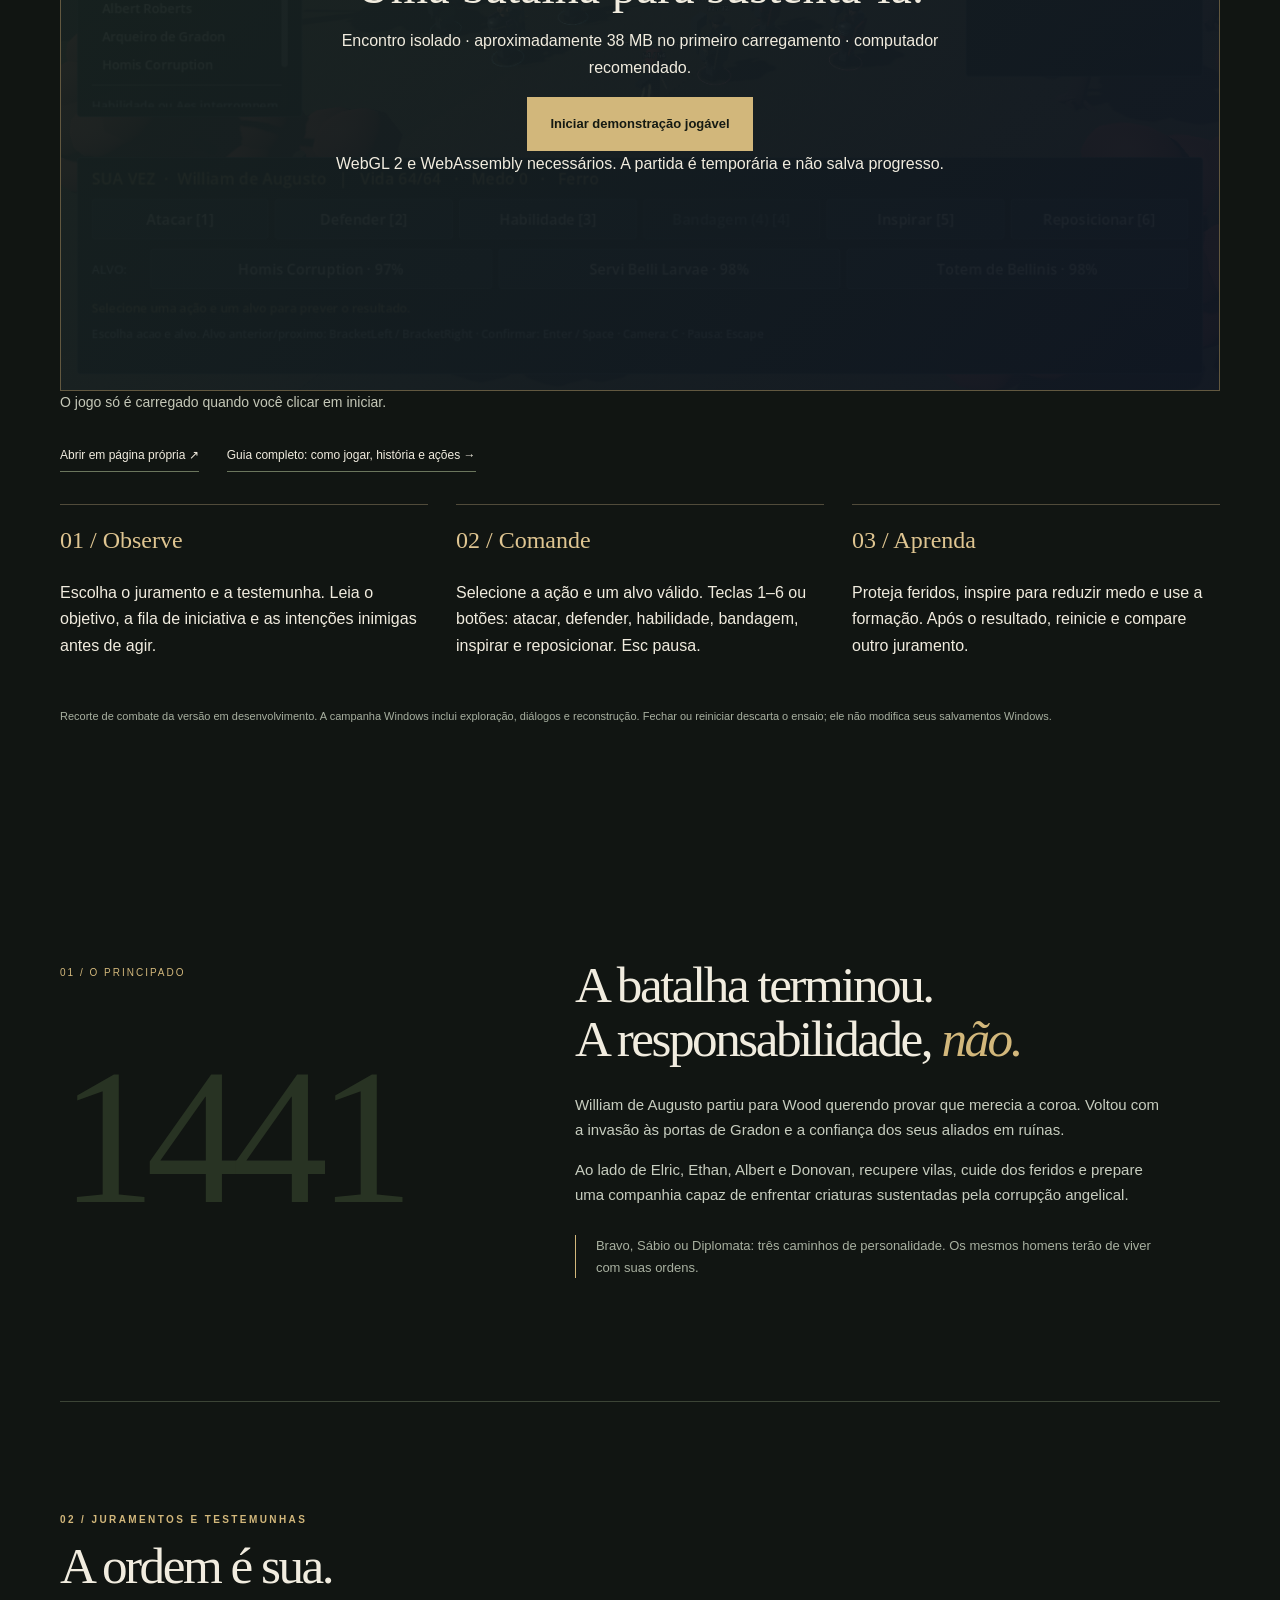
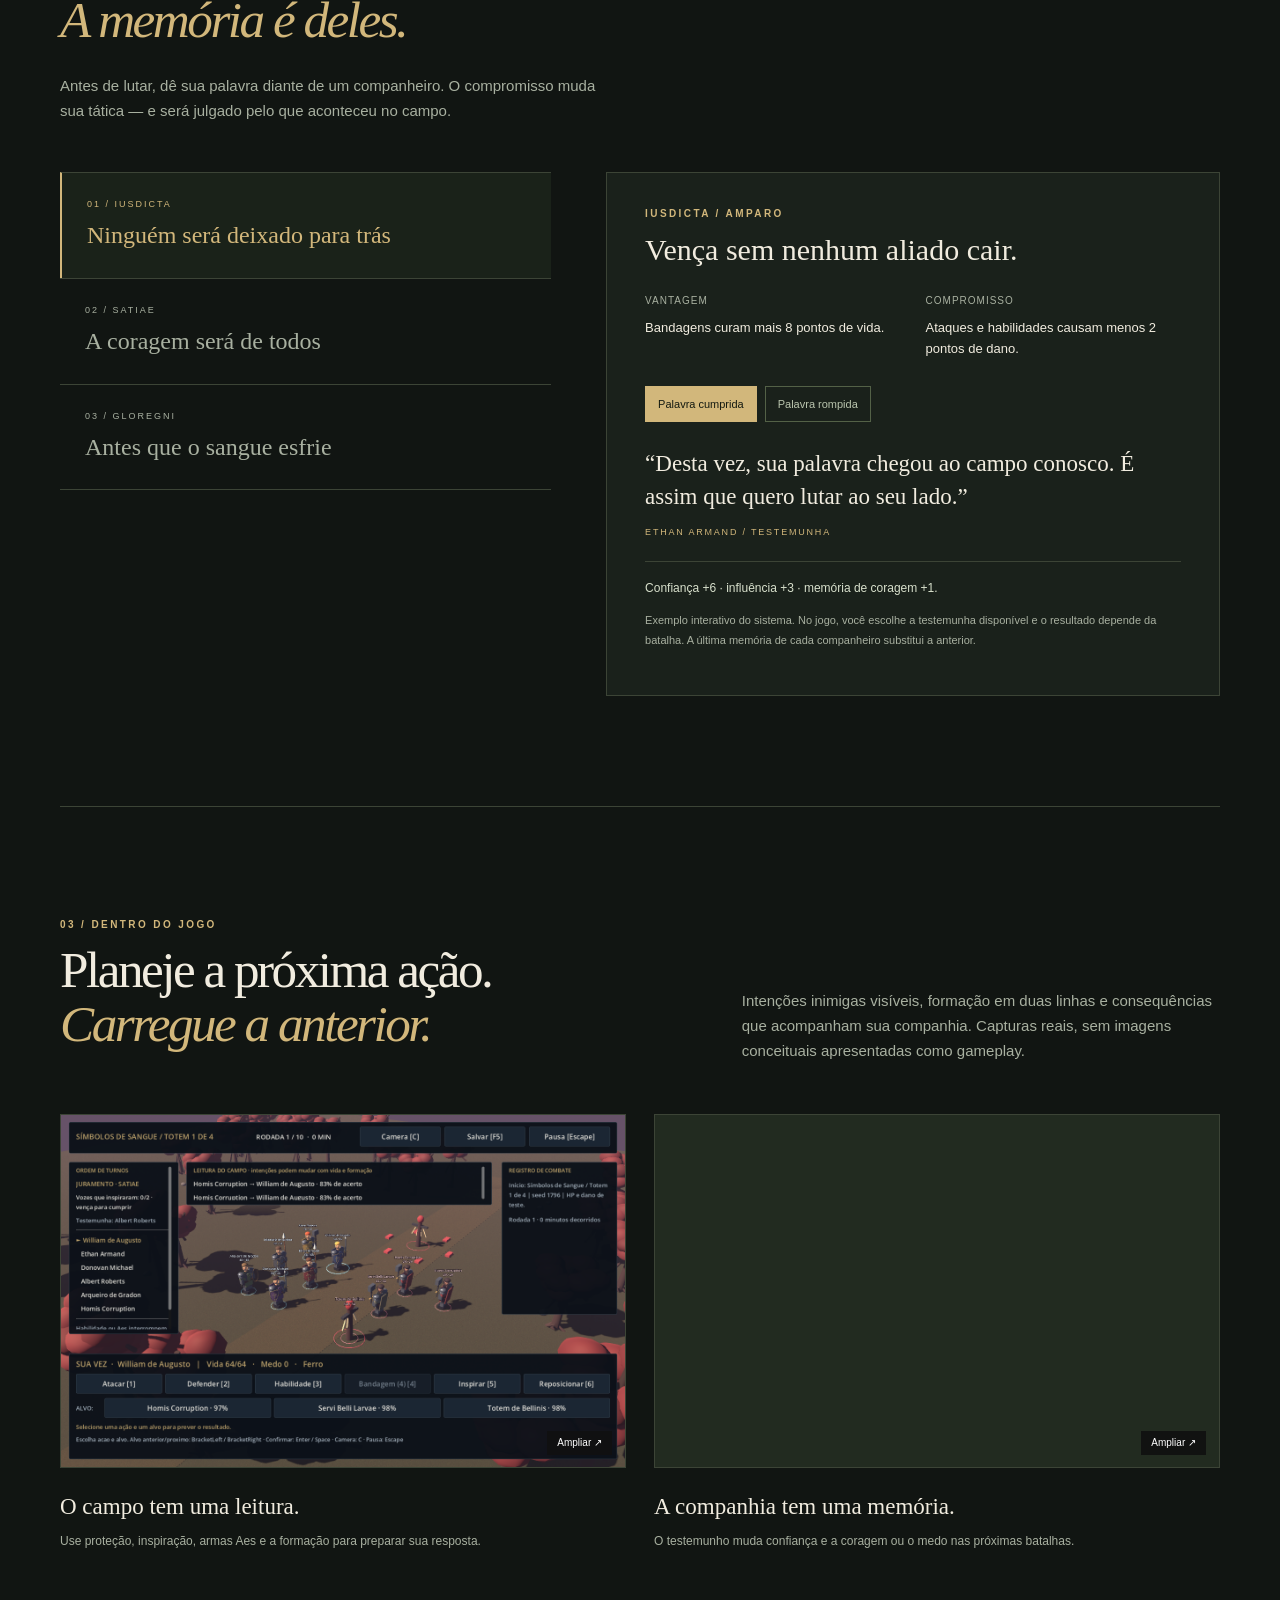
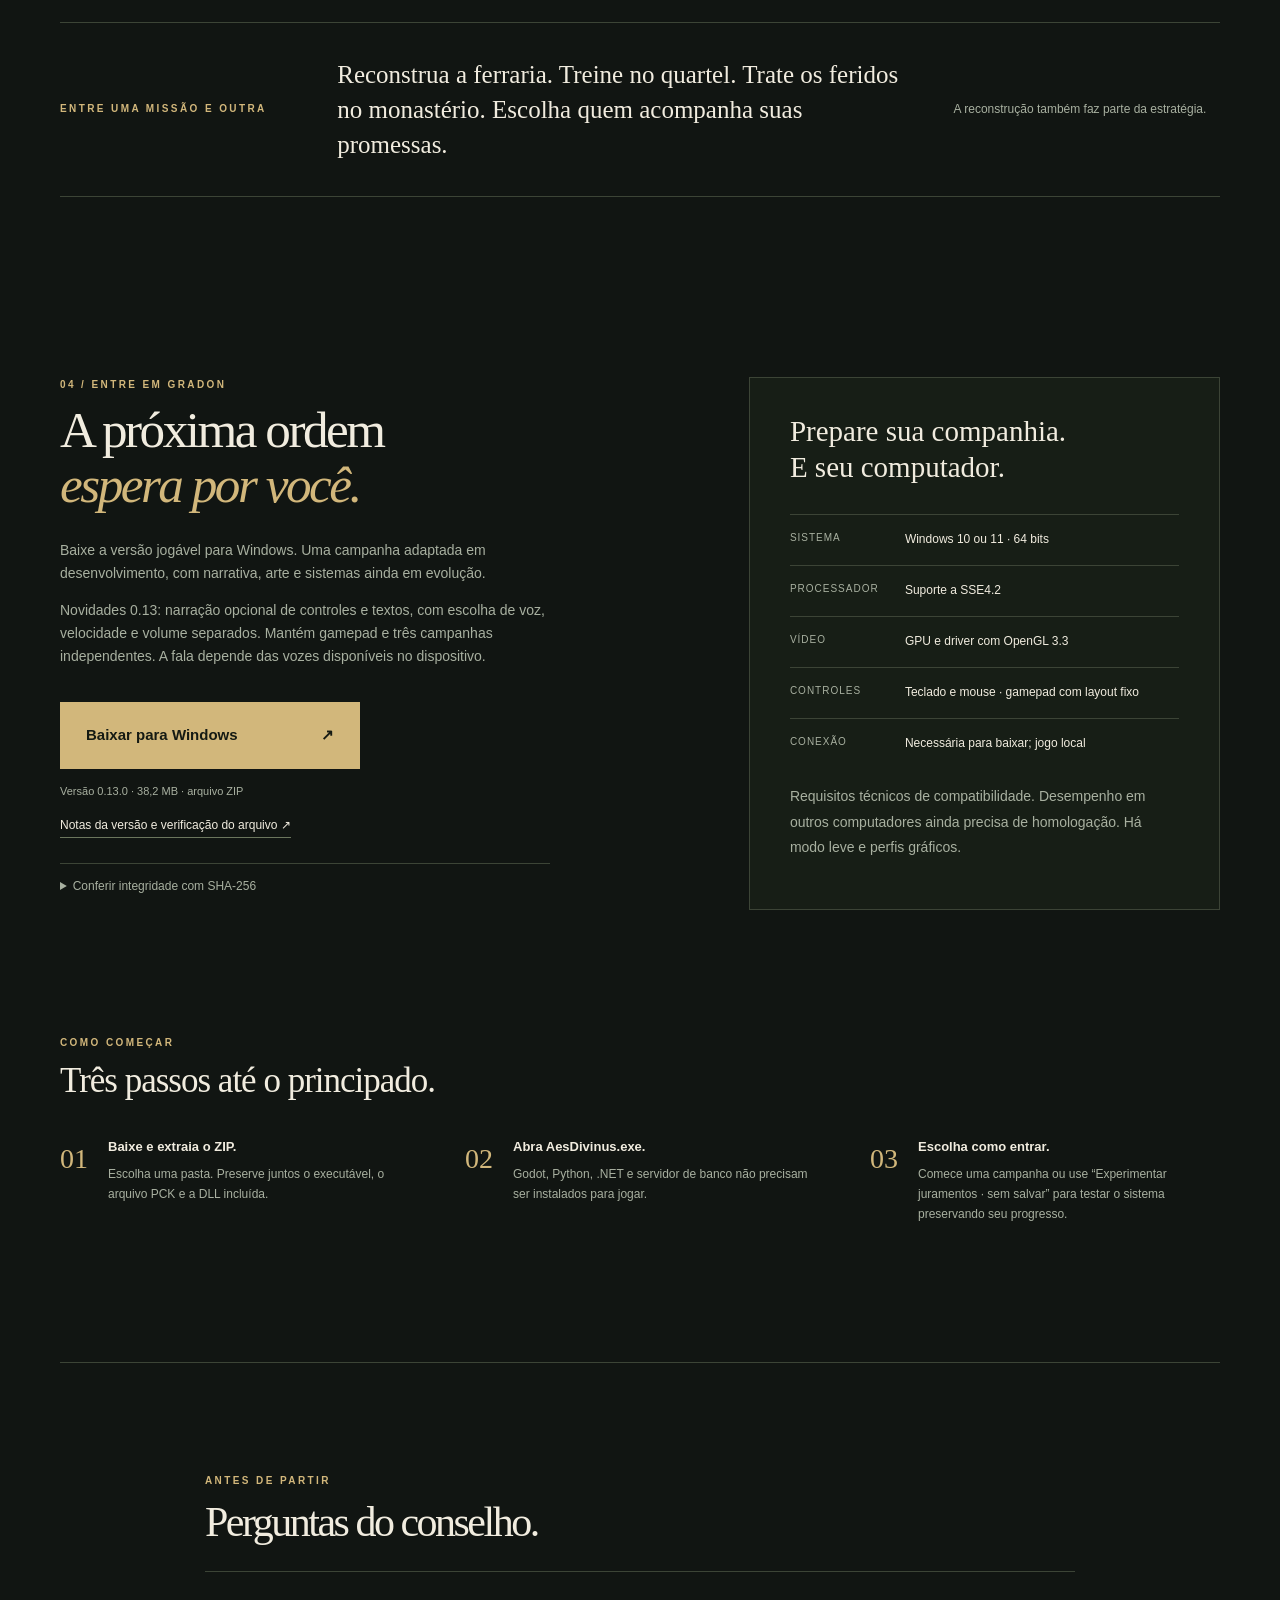
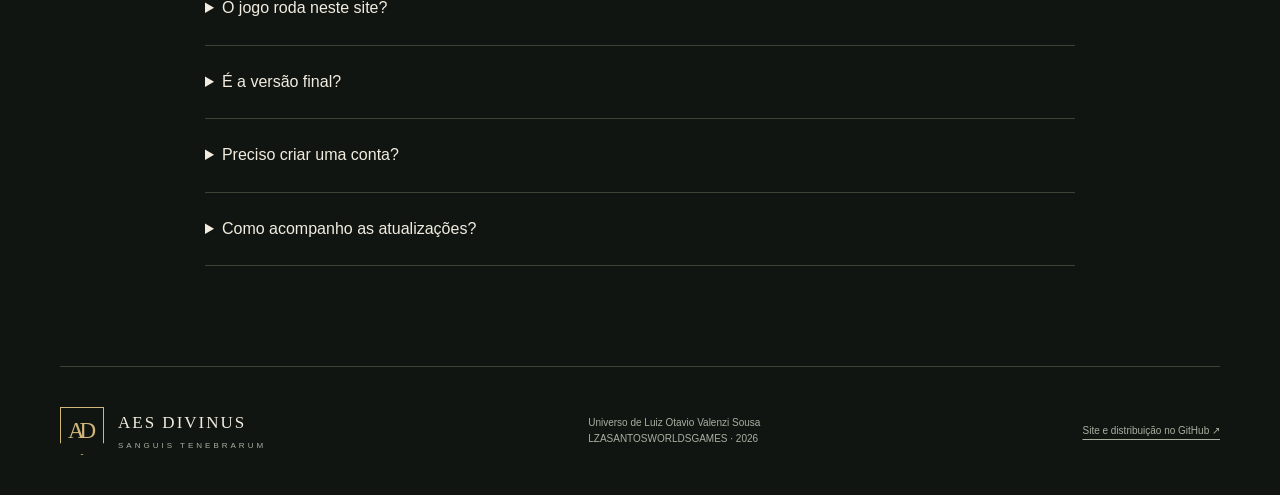
==== commit 35f7b997: "Publish 0.13 narration guide and updated Godot demo" ====
--- a/public/index.html
+++ b/public/index.html
@@ -23,7 +23,7 @@
   </header>
   <main id="principal">
     <section class="hero" id="inicio" aria-labelledby="titulo">
-      <div class="hero-copy"><p class="eyebrow">LZASANTOSWORLDSGAMES APRESENTA</p><p class="hero-kicker">RPG TÁTICO · FANTASIA MEDIEVAL</p><h1 id="titulo">Uma coroa pesa.<br><em>Sua palavra<br>também.</em></h1><p class="hero-description">Reconstrua Gradon depois de uma derrota que ninguém esqueceu. Comande sua companhia, enfrente a corrupção e descubra o preço de uma promessa.</p><div class="hero-actions"><a class="button gold" href="#jogar">Jogar demonstra&#231;&#227;o</a><a class="text-link" href="guide.html">Como jogar</a><a class="text-link" href="#download">Baixar o jogo <span aria-hidden="true">↗</span></a><a class="text-link" href="#juramentos">Conhecer os juramentos <span aria-hidden="true">↓</span></a></div><p class="release-note"><span class="status-dot" aria-hidden="true"></span> Versão em desenvolvimento <span data-version>0.12.0</span> · Windows x64</p></div>
+      <div class="hero-copy"><p class="eyebrow">LZASANTOSWORLDSGAMES APRESENTA</p><p class="hero-kicker">RPG TÁTICO · FANTASIA MEDIEVAL</p><h1 id="titulo">Uma coroa pesa.<br><em>Sua palavra<br>também.</em></h1><p class="hero-description">Reconstrua Gradon depois de uma derrota que ninguém esqueceu. Comande sua companhia, enfrente a corrupção e descubra o preço de uma promessa.</p><div class="hero-actions"><a class="button gold" href="#jogar">Jogar demonstra&#231;&#227;o</a><a class="text-link" href="guide.html">Como jogar</a><a class="text-link" href="#download">Baixar o jogo <span aria-hidden="true">↗</span></a><a class="text-link" href="#juramentos">Conhecer os juramentos <span aria-hidden="true">↓</span></a></div><p class="release-note"><span class="status-dot" aria-hidden="true"></span> Versão em desenvolvimento <span data-version>0.13.0</span> · Windows x64</p></div>
       <div class="hero-art"><img src="assets/gradon.png" alt="Muralhas, torres e casas de Gradon na versão 3D atual do jogo" width="1280" height="800" fetchpriority="high"><div class="art-label"><span>GRADON</span><span>ANO DE 1441</span></div><span class="image-caption">Imagem da versão jogável · arte em desenvolvimento</span></div>
     </section>
     <div class="facts" aria-label="Visão geral"><span>UM JOGADOR</span><span>COMBATE POR TURNOS</span><span>PRÓLOGO + TRÊS ATOS</span><span>ATÉ SEIS ALIADOS</span></div>
@@ -38,7 +38,7 @@
     <section class="story section" id="historia" aria-labelledby="historia-titulo"><div class="section-marker"><span>01 / O PRINCIPADO</span><span class="year">1441</span></div><div class="story-copy"><h2 id="historia-titulo">A batalha terminou.<br>A responsabilidade, <em>não.</em></h2><p>William de Augusto partiu para Wood querendo provar que merecia a coroa. Voltou com a invasão às portas de Gradon e a confiança dos seus aliados em ruínas.</p><p>Ao lado de Elric, Ethan, Albert e Donovan, recupere vilas, cuide dos feridos e prepare uma companhia capaz de enfrentar criaturas sustentadas pela corrupção angelical.</p><p class="aside">Bravo, Sábio ou Diplomata: três caminhos de personalidade. Os mesmos homens terão de viver com suas ordens.</p></div></section>
     <section class="oaths section" id="juramentos" aria-labelledby="juramentos-titulo"><div class="section-heading"><p class="eyebrow">02 / JURAMENTOS E TESTEMUNHAS</p><h2 id="juramentos-titulo">A ordem é sua.<br><em>A memória é deles.</em></h2><p>Antes de lutar, dê sua palavra diante de um companheiro. O compromisso muda sua tática — e será julgado pelo que aconteceu no campo.</p></div><div class="oath-explorer"><div class="oath-tabs" role="tablist" aria-label="Explorar juramentos"><button type="button" role="tab" id="tab-amparo" aria-controls="oath-panel" aria-selected="true" data-oath="amparo"><span>01 / IUSDICTA</span>Ninguém será deixado para trás</button><button type="button" role="tab" id="tab-lucidez" aria-controls="oath-panel" aria-selected="false" tabindex="-1" data-oath="lucidez"><span>02 / SATIAE</span>A coragem será de todos</button><button type="button" role="tab" id="tab-decisao" aria-controls="oath-panel" aria-selected="false" tabindex="-1" data-oath="decisao"><span>03 / GLOREGNI</span>Antes que o sangue esfrie</button></div><div class="oath-panel" id="oath-panel" role="tabpanel" aria-labelledby="tab-amparo" tabindex="0"><p class="eyebrow" id="oath-angel">IUSDICTA / AMPARO</p><h3 id="oath-title">Vença sem nenhum aliado cair.</h3><dl class="tradeoffs"><div><dt>Vantagem</dt><dd id="oath-benefit">Bandagens curam mais 8 pontos de vida.</dd></div><div><dt>Compromisso</dt><dd id="oath-cost">Ataques e habilidades causam menos 2 pontos de dano.</dd></div></dl><div class="outcome-controls" aria-label="Explorar consequências"><button type="button" data-outcome="kept" aria-pressed="true">Palavra cumprida</button><button type="button" data-outcome="broken" aria-pressed="false">Palavra rompida</button></div><blockquote id="oath-quote">“Desta vez, sua palavra chegou ao campo conosco. É assim que quero lutar ao seu lado.”</blockquote><p class="witness" id="oath-witness">ETHAN ARMAND / TESTEMUNHA</p><p class="consequence" id="oath-consequence">Confiança +6 · influência +3 · memória de coragem +1.</p><p class="fine-print">Exemplo interativo do sistema. No jogo, você escolhe a testemunha disponível e o resultado depende da batalha. A última memória de cada companheiro substitui a anterior.</p></div></div></section>
     <section class="gameplay section" id="galeria" aria-labelledby="galeria-titulo"><div class="section-heading gallery-heading"><div><p class="eyebrow">03 / DENTRO DO JOGO</p><h2 id="galeria-titulo">Planeje a próxima ação.<br><em>Carregue a anterior.</em></h2></div><p>Intenções inimigas visíveis, formação em duas linhas e consequências que acompanham sua companhia. Capturas reais, sem imagens conceituais apresentadas como gameplay.</p></div><div class="screenshots"><figure><button type="button" class="screenshot-button" data-lightbox="assets/battle.png" data-caption="Combate tático com juramento e leitura das intenções inimigas" aria-label="Ampliar captura de combate"><img src="assets/battle.png" alt="Seis aliados enfrentam os guardiões de um totem; a interface mostra juramento, fila e intenções inimigas" width="1280" height="800" loading="lazy"><span aria-hidden="true">Ampliar ↗</span></button><figcaption><strong>O campo tem uma leitura.</strong><span>Use proteção, inspiração, armas Aes e a formação para preparar sua resposta.</span></figcaption></figure><figure><button type="button" class="screenshot-button" data-lightbox="assets/memories.png" data-caption="Memórias da companhia e o testemunho de Ethan" aria-label="Ampliar captura de memórias"><img src="assets/memories.png" alt="Diário registra a palavra cumprida e a reação de Ethan Armand" width="1280" height="800" loading="lazy"><span aria-hidden="true">Ampliar ↗</span></button><figcaption><strong>A companhia tem uma memória.</strong><span>O testemunho muda confiança e a coragem ou o medo nas próximas batalhas.</span></figcaption></figure></div><div class="reconstruction"><p class="eyebrow">ENTRE UMA MISSÃO E OUTRA</p><p>Reconstrua a ferraria. Treine no quartel. Trate os feridos no monastério. Escolha quem acompanha suas promessas.</p><span>A reconstrução também faz parte da estratégia.</span></div></section>
-    <section class="download section" id="download" aria-labelledby="download-titulo"><div><p class="eyebrow">04 / ENTRE EM GRADON</p><h2 id="download-titulo">A próxima ordem<br><em>espera por você.</em></h2><p>Baixe a versão jogável para Windows. Uma campanha adaptada em desenvolvimento, com narrativa, arte e sistemas ainda em evolução.</p><p>Novidades 0.12: gamepad com layout fixo, movimento proporcional e pausa ao perder foco. Mantém três campanhas independentes. Compatibilidade física dos controles ainda em validação.</p><a class="button gold large" id="download-link" href="https://github.com/lzvsrx/aes-divinus-site/releases/download/v0.12.0/AesDivinus_Windows_0.12.zip">Baixar para Windows <span aria-hidden="true">↗</span></a><p class="release-note">Versão <span data-version>0.12.0</span> · <span id="download-size">aproximadamente 40 MB</span> · arquivo ZIP</p><a class="text-link small" href="https://github.com/lzvsrx/aes-divinus-site/releases/tag/v0.12.0" id="release-link">Notas da versão e verificação do arquivo ↗</a><details class="checksum"><summary>Conferir integridade com SHA-256</summary><p>Compare o hash do ZIP com o arquivo SHA256SUMS publicado na versão. O executável ainda não tem assinatura digital.</p><code id="checksum-value">Consulte SHA256SUMS_0.12.txt na página da versão.</code></details></div><div class="requirements"><h3>Prepare sua companhia.<br>E seu computador.</h3><dl><div><dt>Sistema</dt><dd>Windows 10 ou 11 · 64 bits</dd></div><div><dt>Processador</dt><dd>Suporte a SSE4.2</dd></div><div><dt>Vídeo</dt><dd>GPU e driver com OpenGL 3.3</dd></div><div><dt>Controles</dt><dd>Teclado e mouse · gamepad com layout fixo</dd></div><div><dt>Conexão</dt><dd>Necessária para baixar; jogo local</dd></div></dl><p class="fine-print">Requisitos técnicos de compatibilidade. Desempenho em outros computadores ainda precisa de homologação. Há modo leve e perfis gráficos.</p></div></section>
+    <section class="download section" id="download" aria-labelledby="download-titulo"><div><p class="eyebrow">04 / ENTRE EM GRADON</p><h2 id="download-titulo">A próxima ordem<br><em>espera por você.</em></h2><p>Baixe a versão jogável para Windows. Uma campanha adaptada em desenvolvimento, com narrativa, arte e sistemas ainda em evolução.</p><p>Novidades 0.13: narração opcional de controles e textos, com escolha de voz, velocidade e volume separados. Mantém gamepad e três campanhas independentes. A fala depende das vozes disponíveis no dispositivo.</p><a class="button gold large" id="download-link" href="https://github.com/lzvsrx/aes-divinus-site/releases/download/v0.13.0/AesDivinus_Windows_0.13.zip">Baixar para Windows <span aria-hidden="true">↗</span></a><p class="release-note">Versão <span data-version>0.13.0</span> · <span id="download-size">aproximadamente 40 MB</span> · arquivo ZIP</p><a class="text-link small" href="https://github.com/lzvsrx/aes-divinus-site/releases/tag/v0.13.0" id="release-link">Notas da versão e verificação do arquivo ↗</a><details class="checksum"><summary>Conferir integridade com SHA-256</summary><p>Compare o hash do ZIP com o arquivo SHA256SUMS publicado na versão. O executável ainda não tem assinatura digital.</p><code id="checksum-value">Consulte SHA256SUMS_0.13.txt na página da versão.</code></details></div><div class="requirements"><h3>Prepare sua companhia.<br>E seu computador.</h3><dl><div><dt>Sistema</dt><dd>Windows 10 ou 11 · 64 bits</dd></div><div><dt>Processador</dt><dd>Suporte a SSE4.2</dd></div><div><dt>Vídeo</dt><dd>GPU e driver com OpenGL 3.3</dd></div><div><dt>Controles</dt><dd>Teclado e mouse · gamepad com layout fixo</dd></div><div><dt>Conexão</dt><dd>Necessária para baixar; jogo local</dd></div></dl><p class="fine-print">Requisitos técnicos de compatibilidade. Desempenho em outros computadores ainda precisa de homologação. Há modo leve e perfis gráficos.</p></div></section>
     <section class="installation section" aria-labelledby="instalar-titulo"><p class="eyebrow">COMO COMEÇAR</p><h2 id="instalar-titulo">Três passos até o principado.</h2><ol><li><span>01</span><div><h3>Baixe e extraia o ZIP.</h3><p>Escolha uma pasta. Preserve juntos o executável, o arquivo PCK e a DLL incluída.</p></div></li><li><span>02</span><div><h3>Abra AesDivinus.exe.</h3><p>Godot, Python, .NET e servidor de banco não precisam ser instalados para jogar.</p></div></li><li><span>03</span><div><h3>Escolha como entrar.</h3><p>Comece uma campanha ou use “Experimentar juramentos · sem salvar” para testar o sistema preservando seu progresso.</p></div></li></ol></section>
     <section class="faq section" aria-labelledby="perguntas-titulo"><p class="eyebrow">ANTES DE PARTIR</p><h2 id="perguntas-titulo">Perguntas do conselho.</h2><details><summary>O jogo roda neste site?</summary><p>Sim. A demonstra&#231;&#227;o em <a href="#jogar">Jogar no navegador</a> permite testar um combate com juramentos. Ela &#233; tempor&#225;ria e n&#227;o salva progresso. A campanha com explora&#231;&#227;o, narrativa e reconstru&#231;&#227;o est&#225; no pacote Windows. Consulte o <a href="guide.html">guia completo</a>.</p></details><details><summary>É a versão final?</summary><p>É uma versão jogável de avaliação. A campanha possui prólogo e três atos adaptados; modelos, animações, diálogos, sistemas e balanceamento continuam em desenvolvimento. Juramentos e suas novas falas são adaptações para o jogo.</p></details><details><summary>Preciso criar uma conta?</summary><p>O jogo não exige cadastro. Seus salvamentos ficam no computador. O site não adiciona analytics, publicidade ou rastreadores. O GitHub fornece a hospedagem e os downloads.</p></details><details><summary>Como acompanho as atualizações?</summary><p>As novas versões e os arquivos de verificação ficam na <a href="https://github.com/lzvsrx/aes-divinus-site/releases">página de versões do jogo</a>. Leia as notas antes de substituir uma versão anterior e preserve uma cópia do seu salvamento.</p></details></section>
   </main>
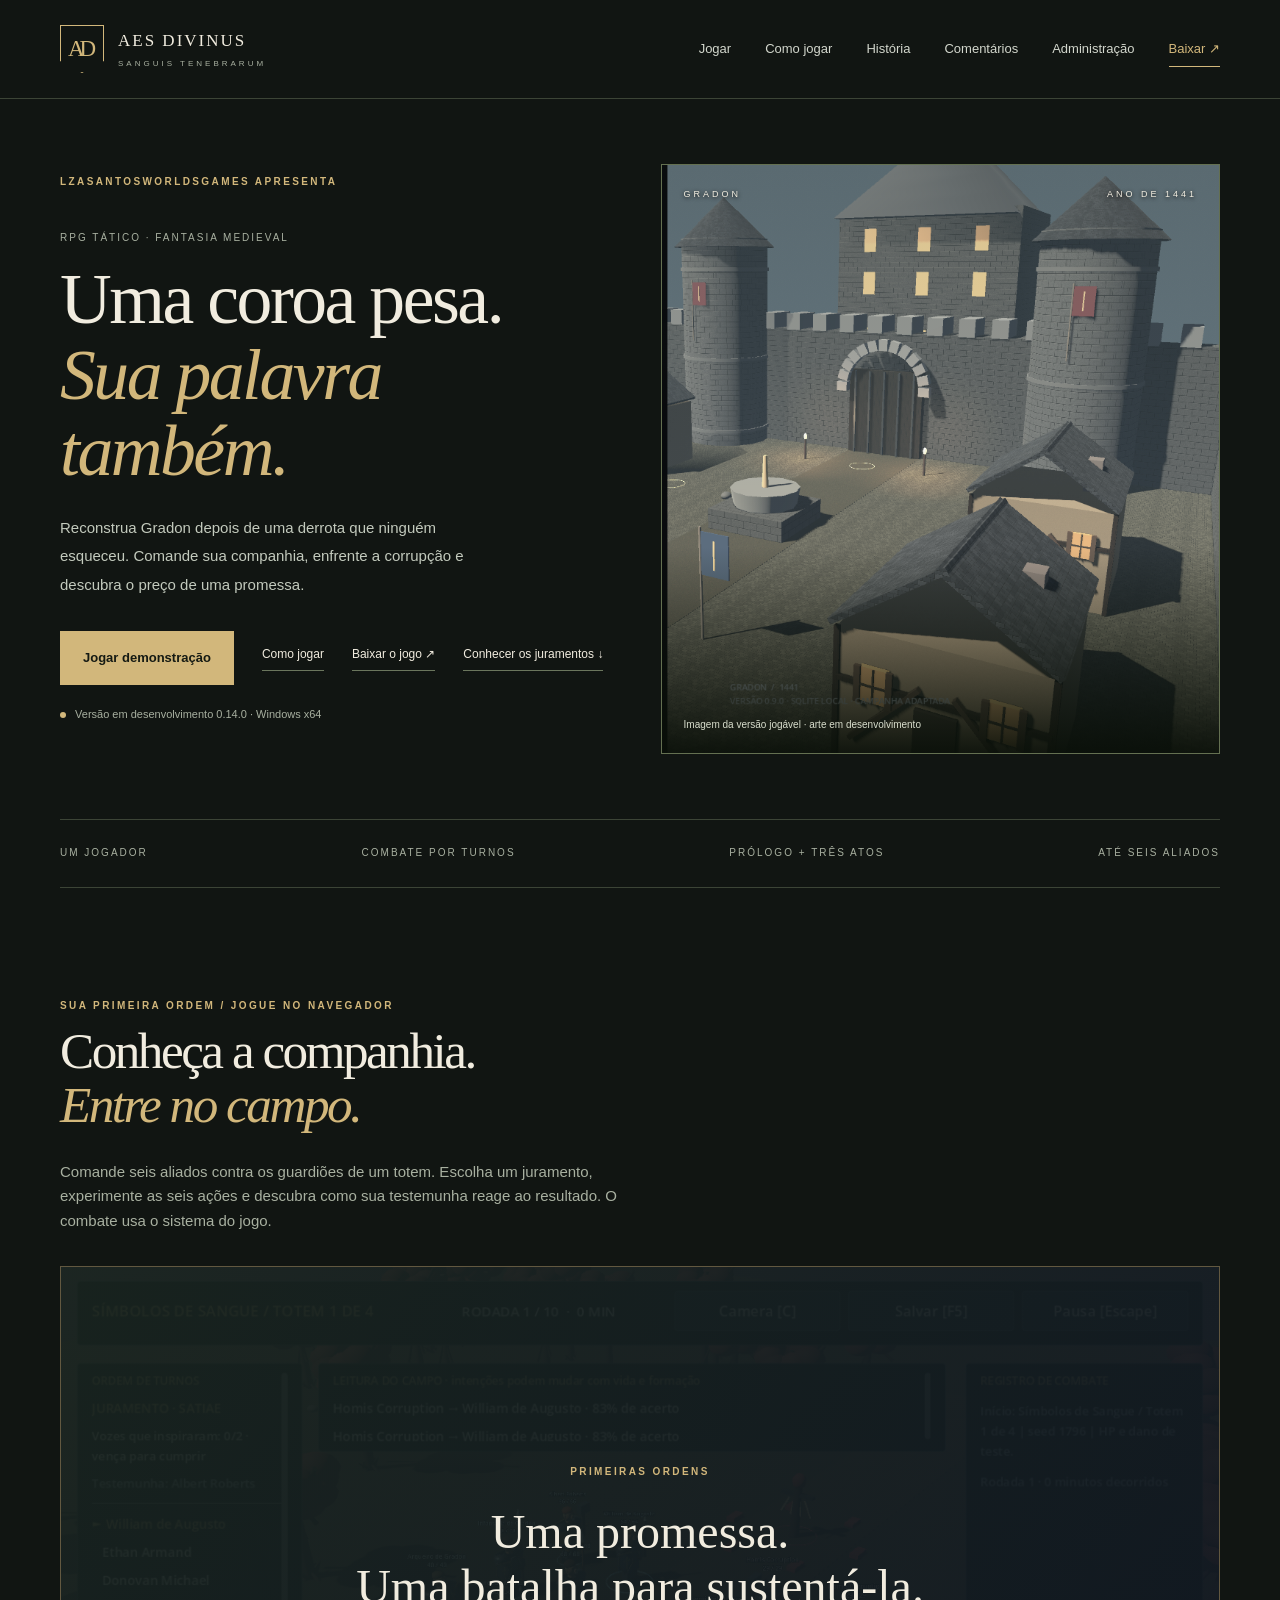
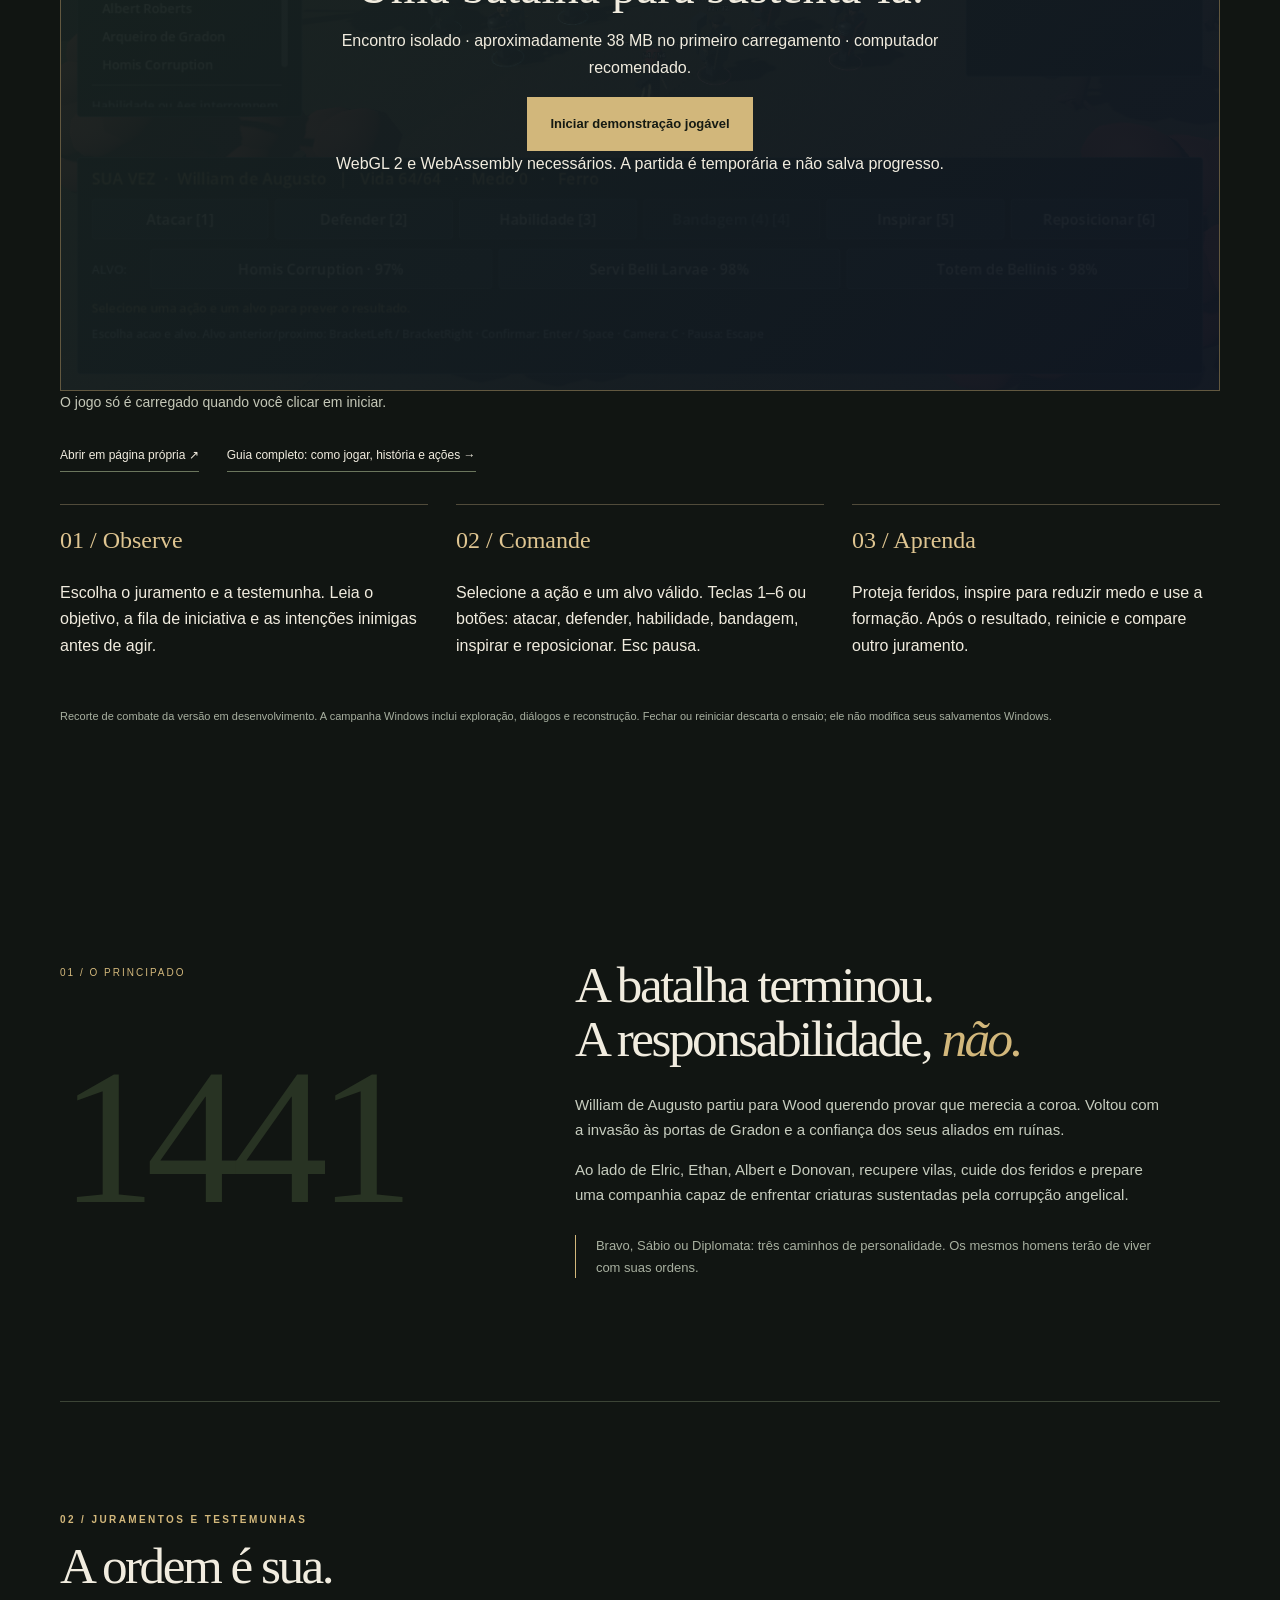
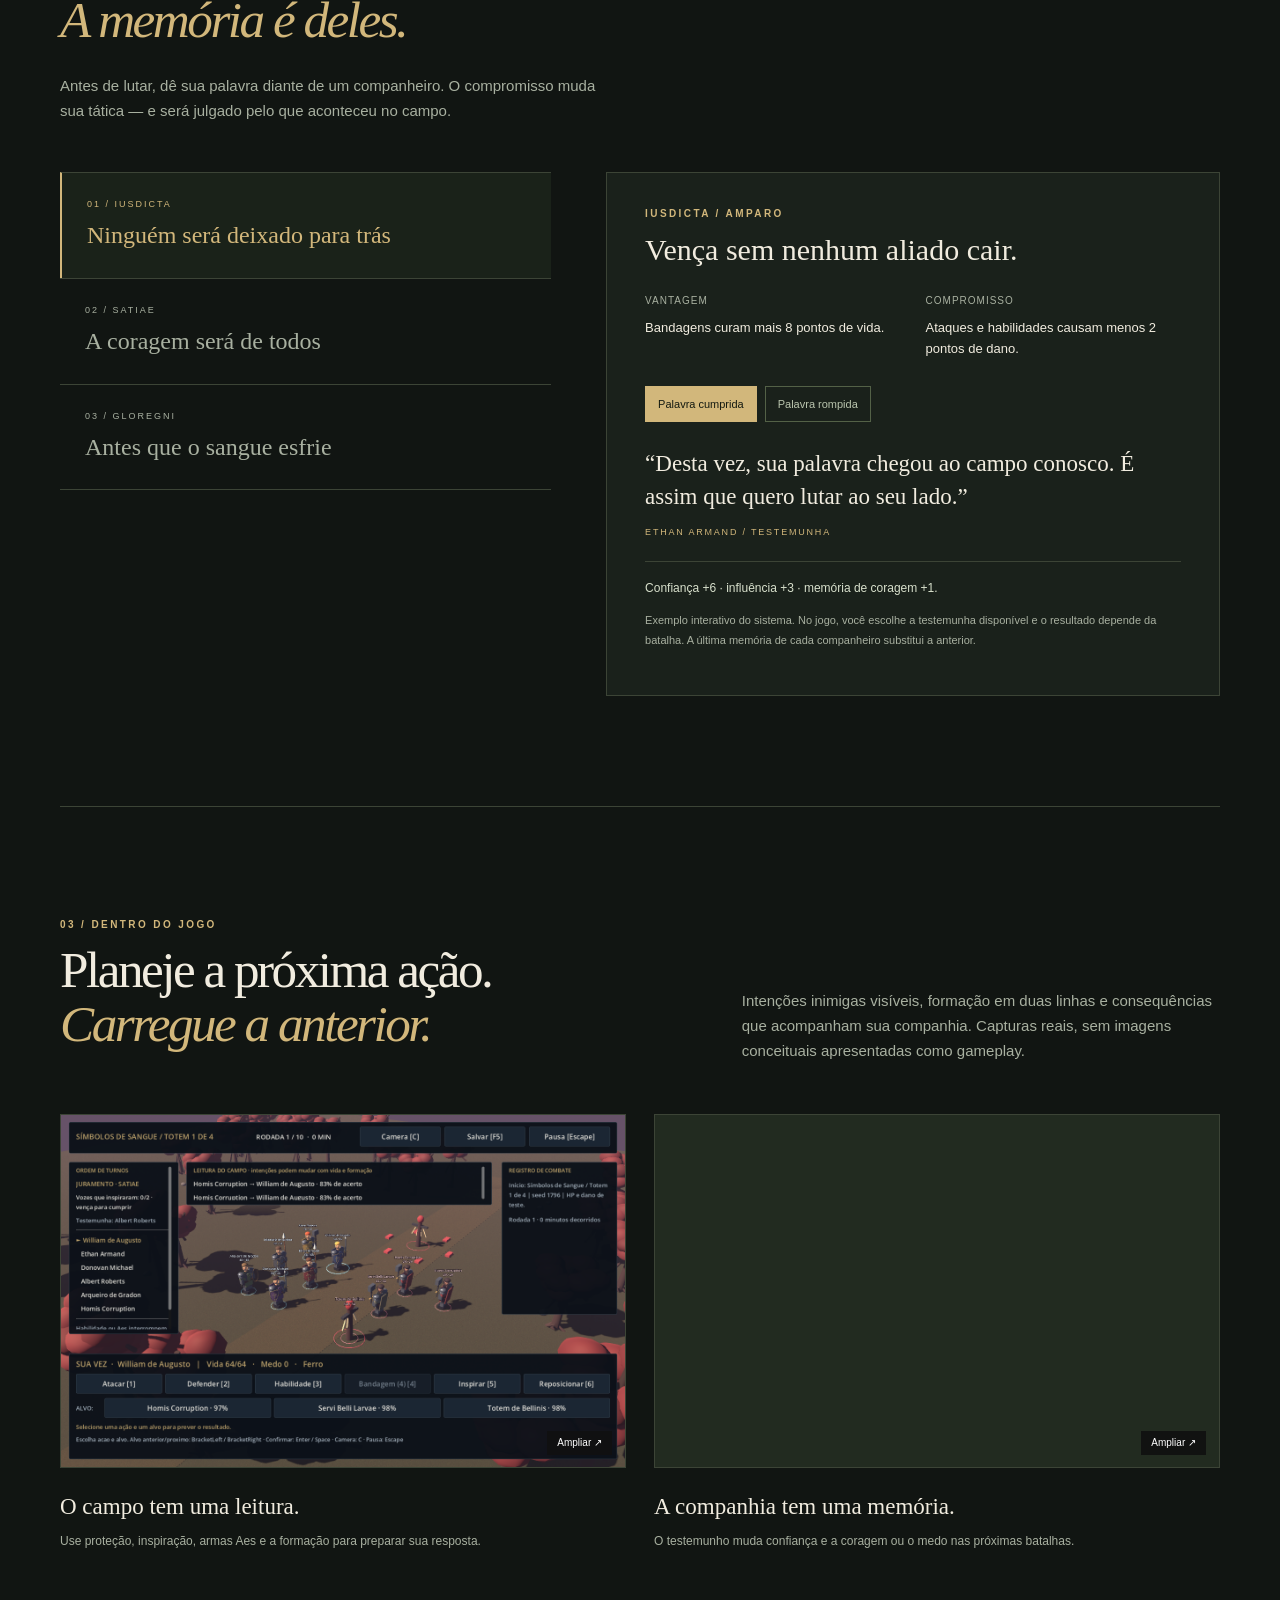
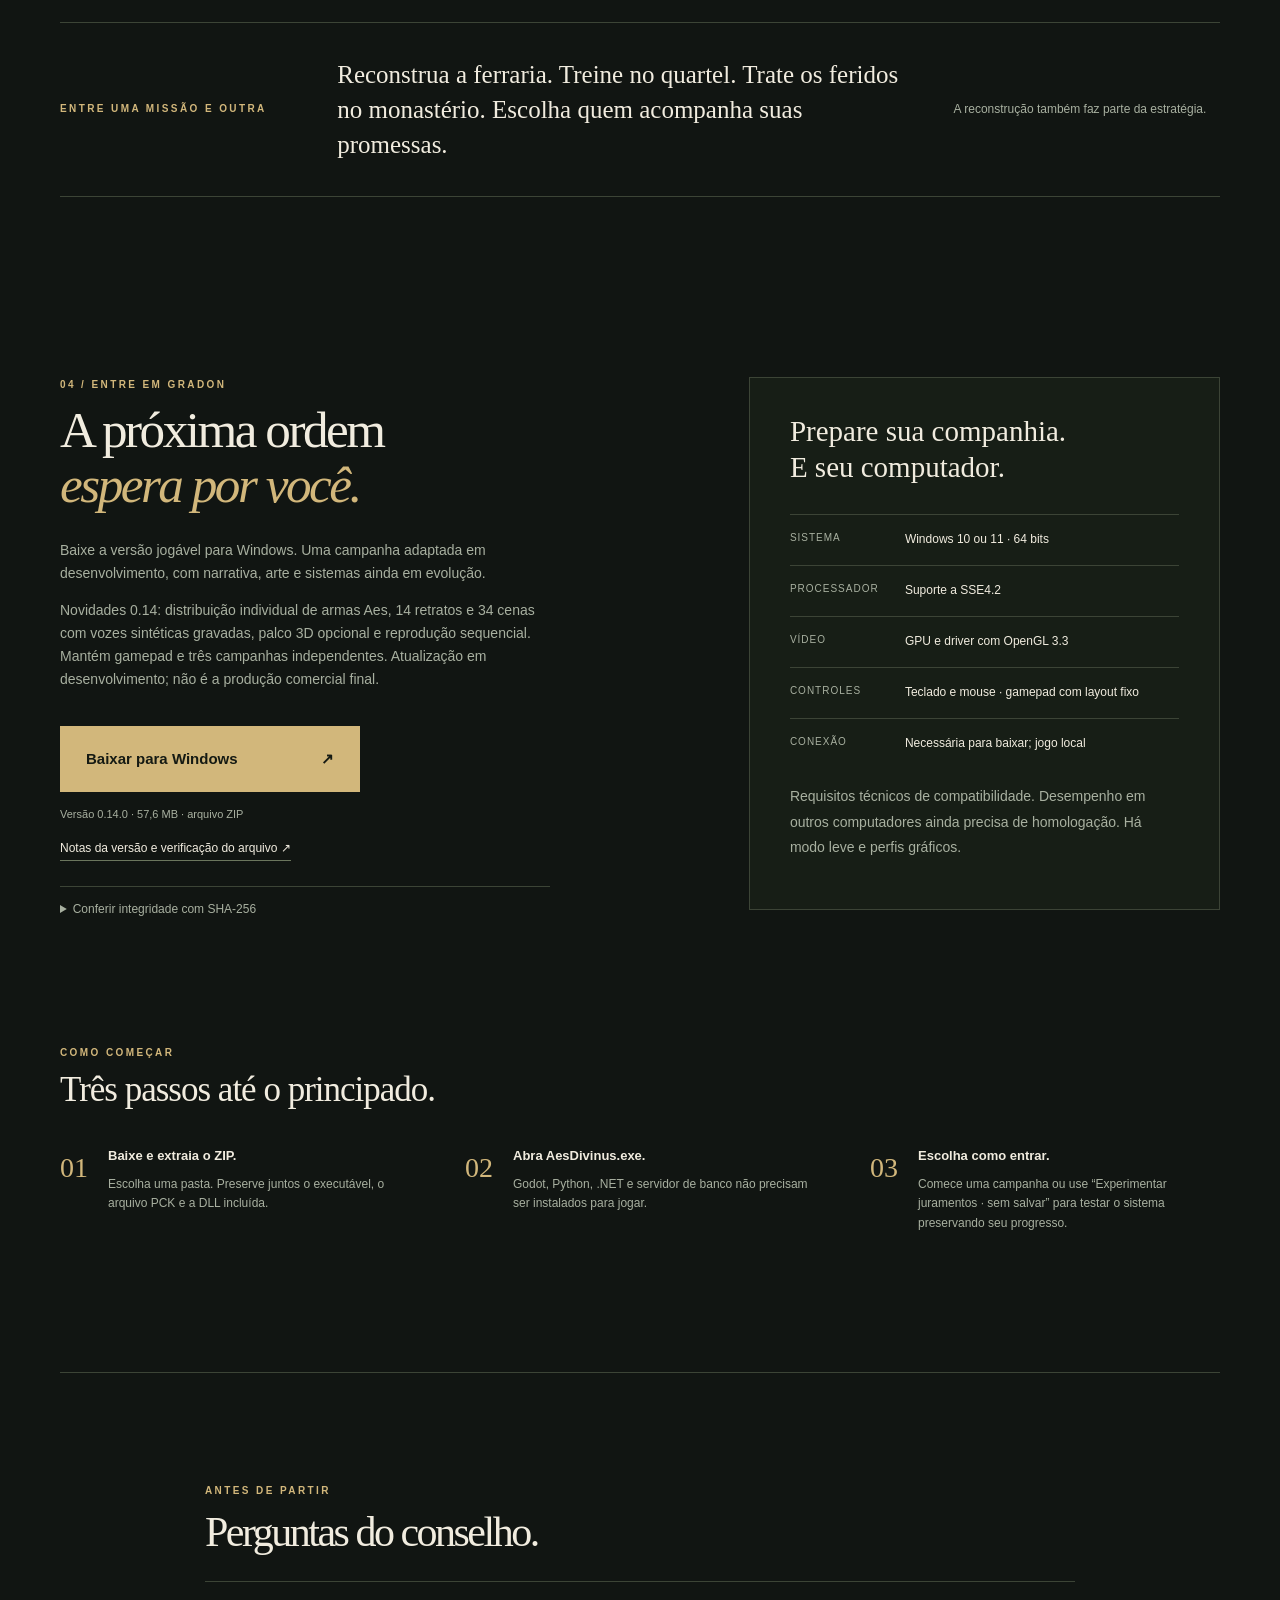
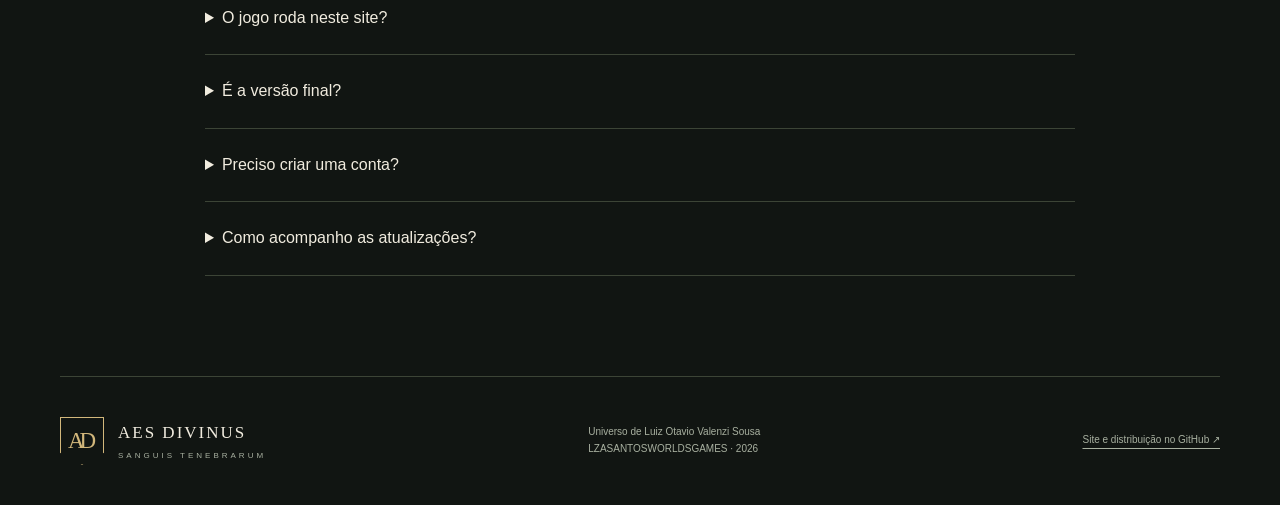
==== commit b0f976f3: "Publish 0.14 game update, guide and rebuilt web demo" ====
--- a/public/index.html
+++ b/public/index.html
@@ -23,7 +23,7 @@
   </header>
   <main id="principal">
     <section class="hero" id="inicio" aria-labelledby="titulo">
-      <div class="hero-copy"><p class="eyebrow">LZASANTOSWORLDSGAMES APRESENTA</p><p class="hero-kicker">RPG TÁTICO · FANTASIA MEDIEVAL</p><h1 id="titulo">Uma coroa pesa.<br><em>Sua palavra<br>também.</em></h1><p class="hero-description">Reconstrua Gradon depois de uma derrota que ninguém esqueceu. Comande sua companhia, enfrente a corrupção e descubra o preço de uma promessa.</p><div class="hero-actions"><a class="button gold" href="#jogar">Jogar demonstra&#231;&#227;o</a><a class="text-link" href="guide.html">Como jogar</a><a class="text-link" href="#download">Baixar o jogo <span aria-hidden="true">↗</span></a><a class="text-link" href="#juramentos">Conhecer os juramentos <span aria-hidden="true">↓</span></a></div><p class="release-note"><span class="status-dot" aria-hidden="true"></span> Versão em desenvolvimento <span data-version>0.13.0</span> · Windows x64</p></div>
+      <div class="hero-copy"><p class="eyebrow">LZASANTOSWORLDSGAMES APRESENTA</p><p class="hero-kicker">RPG TÁTICO · FANTASIA MEDIEVAL</p><h1 id="titulo">Uma coroa pesa.<br><em>Sua palavra<br>também.</em></h1><p class="hero-description">Reconstrua Gradon depois de uma derrota que ninguém esqueceu. Comande sua companhia, enfrente a corrupção e descubra o preço de uma promessa.</p><div class="hero-actions"><a class="button gold" href="#jogar">Jogar demonstra&#231;&#227;o</a><a class="text-link" href="guide.html">Como jogar</a><a class="text-link" href="#download">Baixar o jogo <span aria-hidden="true">↗</span></a><a class="text-link" href="#juramentos">Conhecer os juramentos <span aria-hidden="true">↓</span></a></div><p class="release-note"><span class="status-dot" aria-hidden="true"></span> Versão em desenvolvimento <span data-version>0.14.0</span> · Windows x64</p></div>
       <div class="hero-art"><img src="assets/gradon.png" alt="Muralhas, torres e casas de Gradon na versão 3D atual do jogo" width="1280" height="800" fetchpriority="high"><div class="art-label"><span>GRADON</span><span>ANO DE 1441</span></div><span class="image-caption">Imagem da versão jogável · arte em desenvolvimento</span></div>
     </section>
     <div class="facts" aria-label="Visão geral"><span>UM JOGADOR</span><span>COMBATE POR TURNOS</span><span>PRÓLOGO + TRÊS ATOS</span><span>ATÉ SEIS ALIADOS</span></div>
@@ -38,7 +38,7 @@
     <section class="story section" id="historia" aria-labelledby="historia-titulo"><div class="section-marker"><span>01 / O PRINCIPADO</span><span class="year">1441</span></div><div class="story-copy"><h2 id="historia-titulo">A batalha terminou.<br>A responsabilidade, <em>não.</em></h2><p>William de Augusto partiu para Wood querendo provar que merecia a coroa. Voltou com a invasão às portas de Gradon e a confiança dos seus aliados em ruínas.</p><p>Ao lado de Elric, Ethan, Albert e Donovan, recupere vilas, cuide dos feridos e prepare uma companhia capaz de enfrentar criaturas sustentadas pela corrupção angelical.</p><p class="aside">Bravo, Sábio ou Diplomata: três caminhos de personalidade. Os mesmos homens terão de viver com suas ordens.</p></div></section>
     <section class="oaths section" id="juramentos" aria-labelledby="juramentos-titulo"><div class="section-heading"><p class="eyebrow">02 / JURAMENTOS E TESTEMUNHAS</p><h2 id="juramentos-titulo">A ordem é sua.<br><em>A memória é deles.</em></h2><p>Antes de lutar, dê sua palavra diante de um companheiro. O compromisso muda sua tática — e será julgado pelo que aconteceu no campo.</p></div><div class="oath-explorer"><div class="oath-tabs" role="tablist" aria-label="Explorar juramentos"><button type="button" role="tab" id="tab-amparo" aria-controls="oath-panel" aria-selected="true" data-oath="amparo"><span>01 / IUSDICTA</span>Ninguém será deixado para trás</button><button type="button" role="tab" id="tab-lucidez" aria-controls="oath-panel" aria-selected="false" tabindex="-1" data-oath="lucidez"><span>02 / SATIAE</span>A coragem será de todos</button><button type="button" role="tab" id="tab-decisao" aria-controls="oath-panel" aria-selected="false" tabindex="-1" data-oath="decisao"><span>03 / GLOREGNI</span>Antes que o sangue esfrie</button></div><div class="oath-panel" id="oath-panel" role="tabpanel" aria-labelledby="tab-amparo" tabindex="0"><p class="eyebrow" id="oath-angel">IUSDICTA / AMPARO</p><h3 id="oath-title">Vença sem nenhum aliado cair.</h3><dl class="tradeoffs"><div><dt>Vantagem</dt><dd id="oath-benefit">Bandagens curam mais 8 pontos de vida.</dd></div><div><dt>Compromisso</dt><dd id="oath-cost">Ataques e habilidades causam menos 2 pontos de dano.</dd></div></dl><div class="outcome-controls" aria-label="Explorar consequências"><button type="button" data-outcome="kept" aria-pressed="true">Palavra cumprida</button><button type="button" data-outcome="broken" aria-pressed="false">Palavra rompida</button></div><blockquote id="oath-quote">“Desta vez, sua palavra chegou ao campo conosco. É assim que quero lutar ao seu lado.”</blockquote><p class="witness" id="oath-witness">ETHAN ARMAND / TESTEMUNHA</p><p class="consequence" id="oath-consequence">Confiança +6 · influência +3 · memória de coragem +1.</p><p class="fine-print">Exemplo interativo do sistema. No jogo, você escolhe a testemunha disponível e o resultado depende da batalha. A última memória de cada companheiro substitui a anterior.</p></div></div></section>
     <section class="gameplay section" id="galeria" aria-labelledby="galeria-titulo"><div class="section-heading gallery-heading"><div><p class="eyebrow">03 / DENTRO DO JOGO</p><h2 id="galeria-titulo">Planeje a próxima ação.<br><em>Carregue a anterior.</em></h2></div><p>Intenções inimigas visíveis, formação em duas linhas e consequências que acompanham sua companhia. Capturas reais, sem imagens conceituais apresentadas como gameplay.</p></div><div class="screenshots"><figure><button type="button" class="screenshot-button" data-lightbox="assets/battle.png" data-caption="Combate tático com juramento e leitura das intenções inimigas" aria-label="Ampliar captura de combate"><img src="assets/battle.png" alt="Seis aliados enfrentam os guardiões de um totem; a interface mostra juramento, fila e intenções inimigas" width="1280" height="800" loading="lazy"><span aria-hidden="true">Ampliar ↗</span></button><figcaption><strong>O campo tem uma leitura.</strong><span>Use proteção, inspiração, armas Aes e a formação para preparar sua resposta.</span></figcaption></figure><figure><button type="button" class="screenshot-button" data-lightbox="assets/memories.png" data-caption="Memórias da companhia e o testemunho de Ethan" aria-label="Ampliar captura de memórias"><img src="assets/memories.png" alt="Diário registra a palavra cumprida e a reação de Ethan Armand" width="1280" height="800" loading="lazy"><span aria-hidden="true">Ampliar ↗</span></button><figcaption><strong>A companhia tem uma memória.</strong><span>O testemunho muda confiança e a coragem ou o medo nas próximas batalhas.</span></figcaption></figure></div><div class="reconstruction"><p class="eyebrow">ENTRE UMA MISSÃO E OUTRA</p><p>Reconstrua a ferraria. Treine no quartel. Trate os feridos no monastério. Escolha quem acompanha suas promessas.</p><span>A reconstrução também faz parte da estratégia.</span></div></section>
-    <section class="download section" id="download" aria-labelledby="download-titulo"><div><p class="eyebrow">04 / ENTRE EM GRADON</p><h2 id="download-titulo">A próxima ordem<br><em>espera por você.</em></h2><p>Baixe a versão jogável para Windows. Uma campanha adaptada em desenvolvimento, com narrativa, arte e sistemas ainda em evolução.</p><p>Novidades 0.13: narração opcional de controles e textos, com escolha de voz, velocidade e volume separados. Mantém gamepad e três campanhas independentes. A fala depende das vozes disponíveis no dispositivo.</p><a class="button gold large" id="download-link" href="https://github.com/lzvsrx/aes-divinus-site/releases/download/v0.13.0/AesDivinus_Windows_0.13.zip">Baixar para Windows <span aria-hidden="true">↗</span></a><p class="release-note">Versão <span data-version>0.13.0</span> · <span id="download-size">aproximadamente 40 MB</span> · arquivo ZIP</p><a class="text-link small" href="https://github.com/lzvsrx/aes-divinus-site/releases/tag/v0.13.0" id="release-link">Notas da versão e verificação do arquivo ↗</a><details class="checksum"><summary>Conferir integridade com SHA-256</summary><p>Compare o hash do ZIP com o arquivo SHA256SUMS publicado na versão. O executável ainda não tem assinatura digital.</p><code id="checksum-value">Consulte SHA256SUMS_0.13.txt na página da versão.</code></details></div><div class="requirements"><h3>Prepare sua companhia.<br>E seu computador.</h3><dl><div><dt>Sistema</dt><dd>Windows 10 ou 11 · 64 bits</dd></div><div><dt>Processador</dt><dd>Suporte a SSE4.2</dd></div><div><dt>Vídeo</dt><dd>GPU e driver com OpenGL 3.3</dd></div><div><dt>Controles</dt><dd>Teclado e mouse · gamepad com layout fixo</dd></div><div><dt>Conexão</dt><dd>Necessária para baixar; jogo local</dd></div></dl><p class="fine-print">Requisitos técnicos de compatibilidade. Desempenho em outros computadores ainda precisa de homologação. Há modo leve e perfis gráficos.</p></div></section>
+    <section class="download section" id="download" aria-labelledby="download-titulo"><div><p class="eyebrow">04 / ENTRE EM GRADON</p><h2 id="download-titulo">A próxima ordem<br><em>espera por você.</em></h2><p>Baixe a versão jogável para Windows. Uma campanha adaptada em desenvolvimento, com narrativa, arte e sistemas ainda em evolução.</p><p>Novidades 0.14: distribuição individual de armas Aes, 14 retratos e 34 cenas com vozes sintéticas gravadas, palco 3D opcional e reprodução sequencial. Mantém gamepad e três campanhas independentes. Atualização em desenvolvimento; não é a produção comercial final.</p><a class="button gold large" id="download-link" href="https://github.com/lzvsrx/aes-divinus-site/releases/download/v0.14.0/AesDivinus_Windows_0.14.zip">Baixar para Windows <span aria-hidden="true">↗</span></a><p class="release-note">Versão <span data-version>0.14.0</span> · <span id="download-size">aproximadamente 40 MB</span> · arquivo ZIP</p><a class="text-link small" href="https://github.com/lzvsrx/aes-divinus-site/releases/tag/v0.14.0" id="release-link">Notas da versão e verificação do arquivo ↗</a><details class="checksum"><summary>Conferir integridade com SHA-256</summary><p>Compare o hash do ZIP com o arquivo SHA256SUMS publicado na versão. O executável ainda não tem assinatura digital.</p><code id="checksum-value">Consulte SHA256SUMS_0.14.txt na página da versão.</code></details></div><div class="requirements"><h3>Prepare sua companhia.<br>E seu computador.</h3><dl><div><dt>Sistema</dt><dd>Windows 10 ou 11 · 64 bits</dd></div><div><dt>Processador</dt><dd>Suporte a SSE4.2</dd></div><div><dt>Vídeo</dt><dd>GPU e driver com OpenGL 3.3</dd></div><div><dt>Controles</dt><dd>Teclado e mouse · gamepad com layout fixo</dd></div><div><dt>Conexão</dt><dd>Necessária para baixar; jogo local</dd></div></dl><p class="fine-print">Requisitos técnicos de compatibilidade. Desempenho em outros computadores ainda precisa de homologação. Há modo leve e perfis gráficos.</p></div></section>
     <section class="installation section" aria-labelledby="instalar-titulo"><p class="eyebrow">COMO COMEÇAR</p><h2 id="instalar-titulo">Três passos até o principado.</h2><ol><li><span>01</span><div><h3>Baixe e extraia o ZIP.</h3><p>Escolha uma pasta. Preserve juntos o executável, o arquivo PCK e a DLL incluída.</p></div></li><li><span>02</span><div><h3>Abra AesDivinus.exe.</h3><p>Godot, Python, .NET e servidor de banco não precisam ser instalados para jogar.</p></div></li><li><span>03</span><div><h3>Escolha como entrar.</h3><p>Comece uma campanha ou use “Experimentar juramentos · sem salvar” para testar o sistema preservando seu progresso.</p></div></li></ol></section>
     <section class="faq section" aria-labelledby="perguntas-titulo"><p class="eyebrow">ANTES DE PARTIR</p><h2 id="perguntas-titulo">Perguntas do conselho.</h2><details><summary>O jogo roda neste site?</summary><p>Sim. A demonstra&#231;&#227;o em <a href="#jogar">Jogar no navegador</a> permite testar um combate com juramentos. Ela &#233; tempor&#225;ria e n&#227;o salva progresso. A campanha com explora&#231;&#227;o, narrativa e reconstru&#231;&#227;o est&#225; no pacote Windows. Consulte o <a href="guide.html">guia completo</a>.</p></details><details><summary>É a versão final?</summary><p>É uma versão jogável de avaliação. A campanha possui prólogo e três atos adaptados; modelos, animações, diálogos, sistemas e balanceamento continuam em desenvolvimento. Juramentos e suas novas falas são adaptações para o jogo.</p></details><details><summary>Preciso criar uma conta?</summary><p>O jogo não exige cadastro. Seus salvamentos ficam no computador. O site não adiciona analytics, publicidade ou rastreadores. O GitHub fornece a hospedagem e os downloads.</p></details><details><summary>Como acompanho as atualizações?</summary><p>As novas versões e os arquivos de verificação ficam na <a href="https://github.com/lzvsrx/aes-divinus-site/releases">página de versões do jogo</a>. Leia as notas antes de substituir uma versão anterior e preserve uma cópia do seu salvamento.</p></details></section>
   </main>
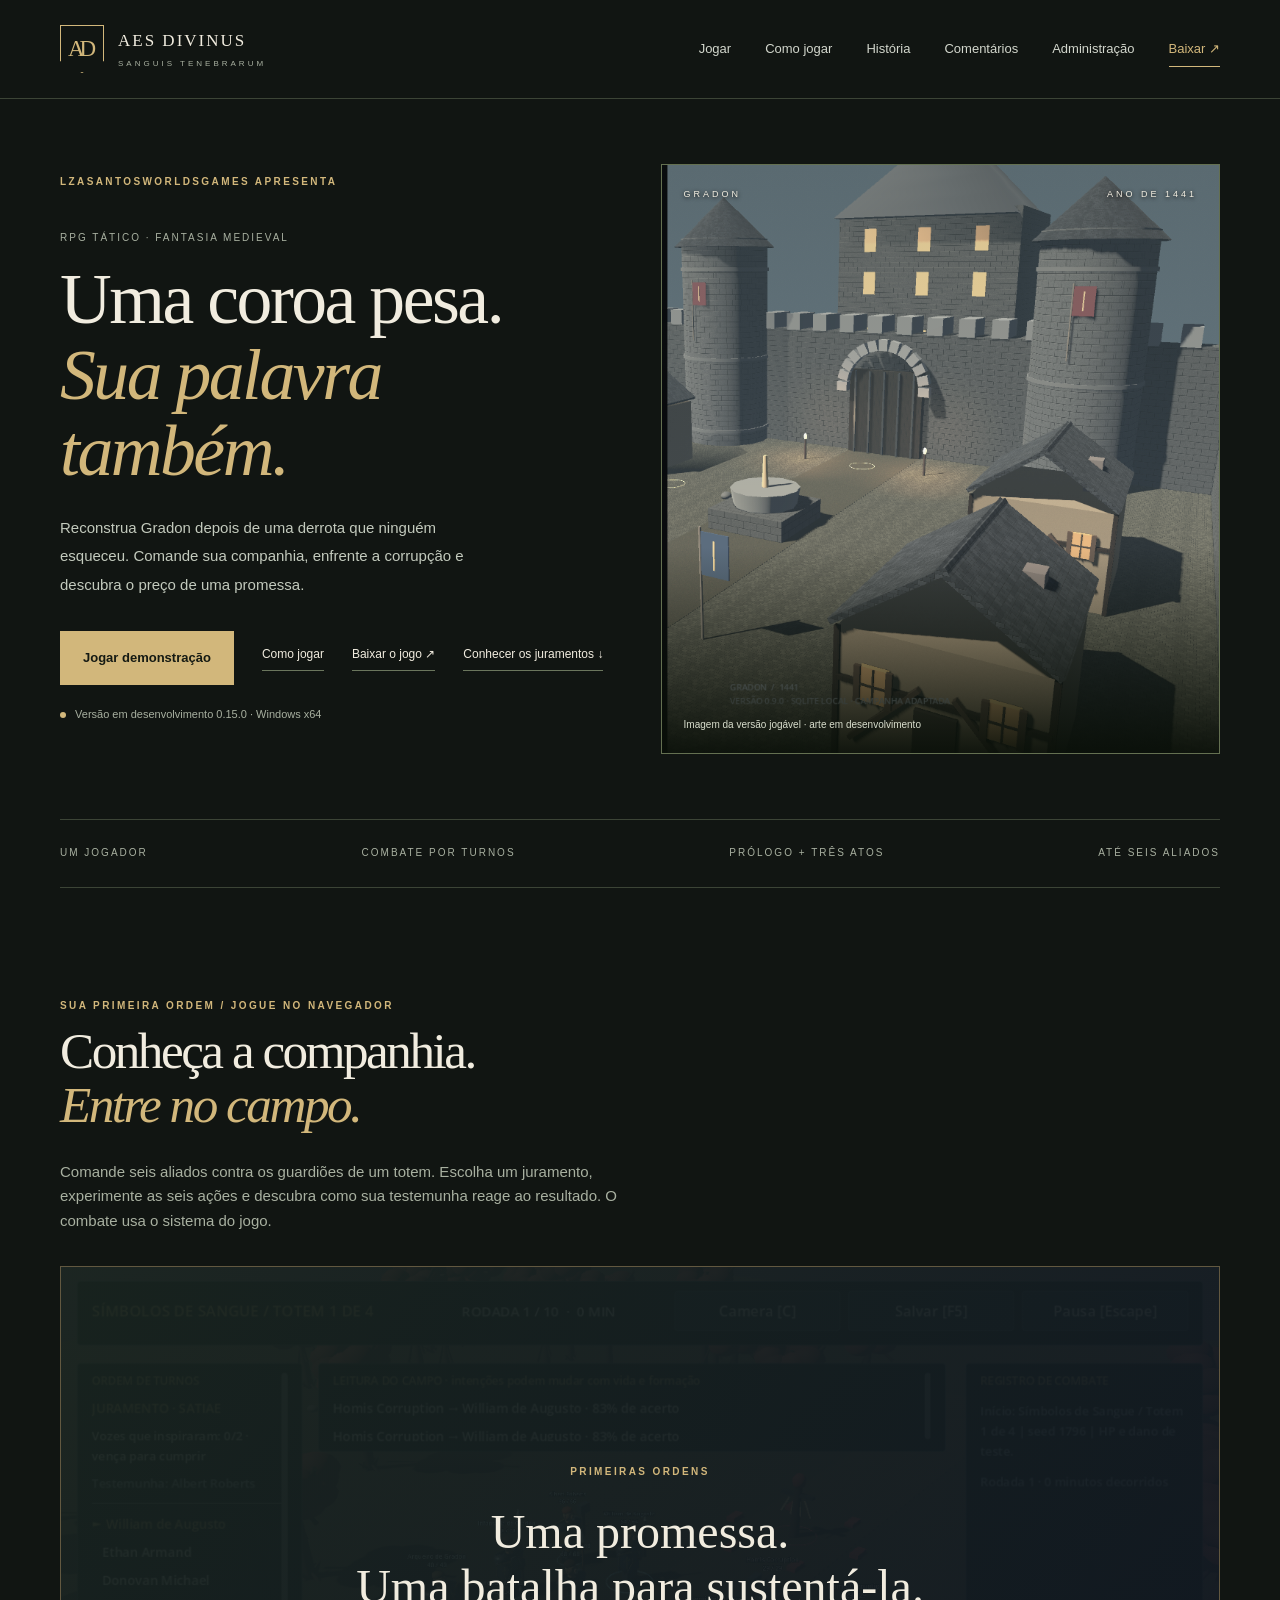
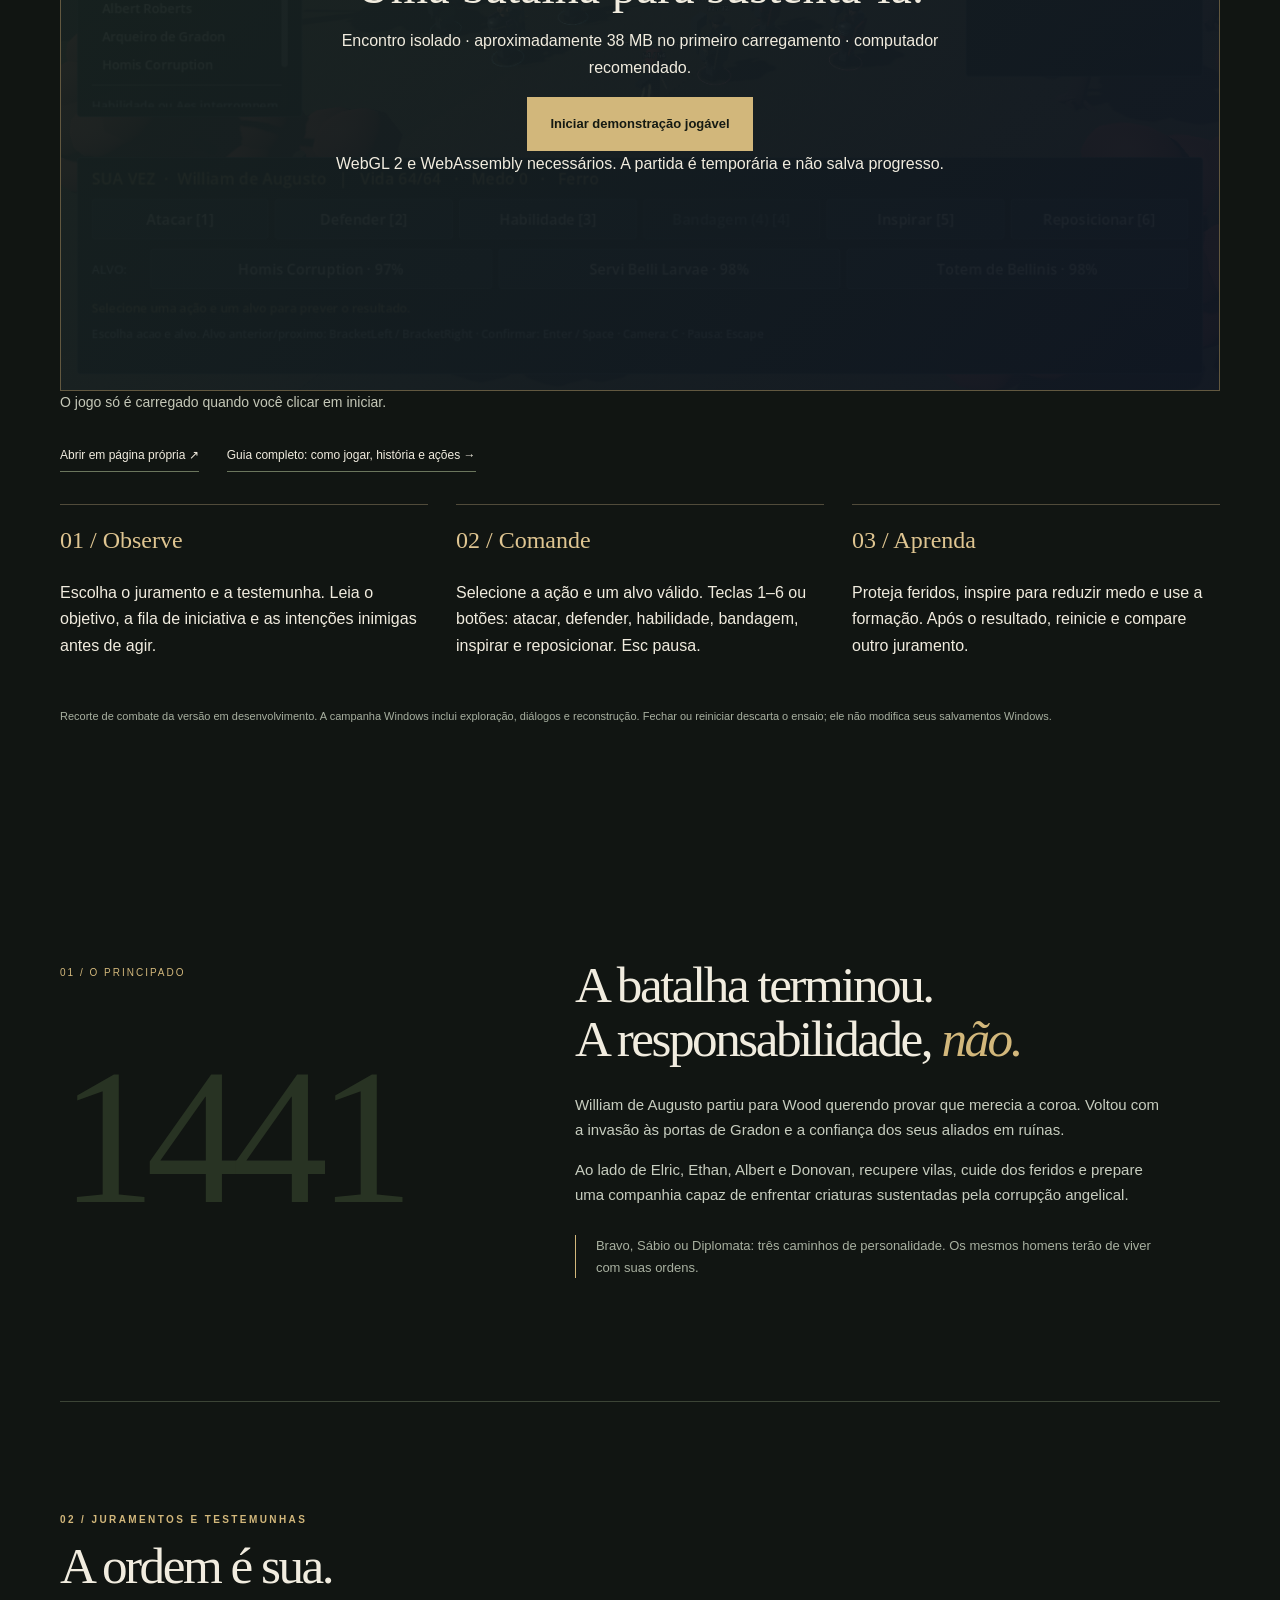
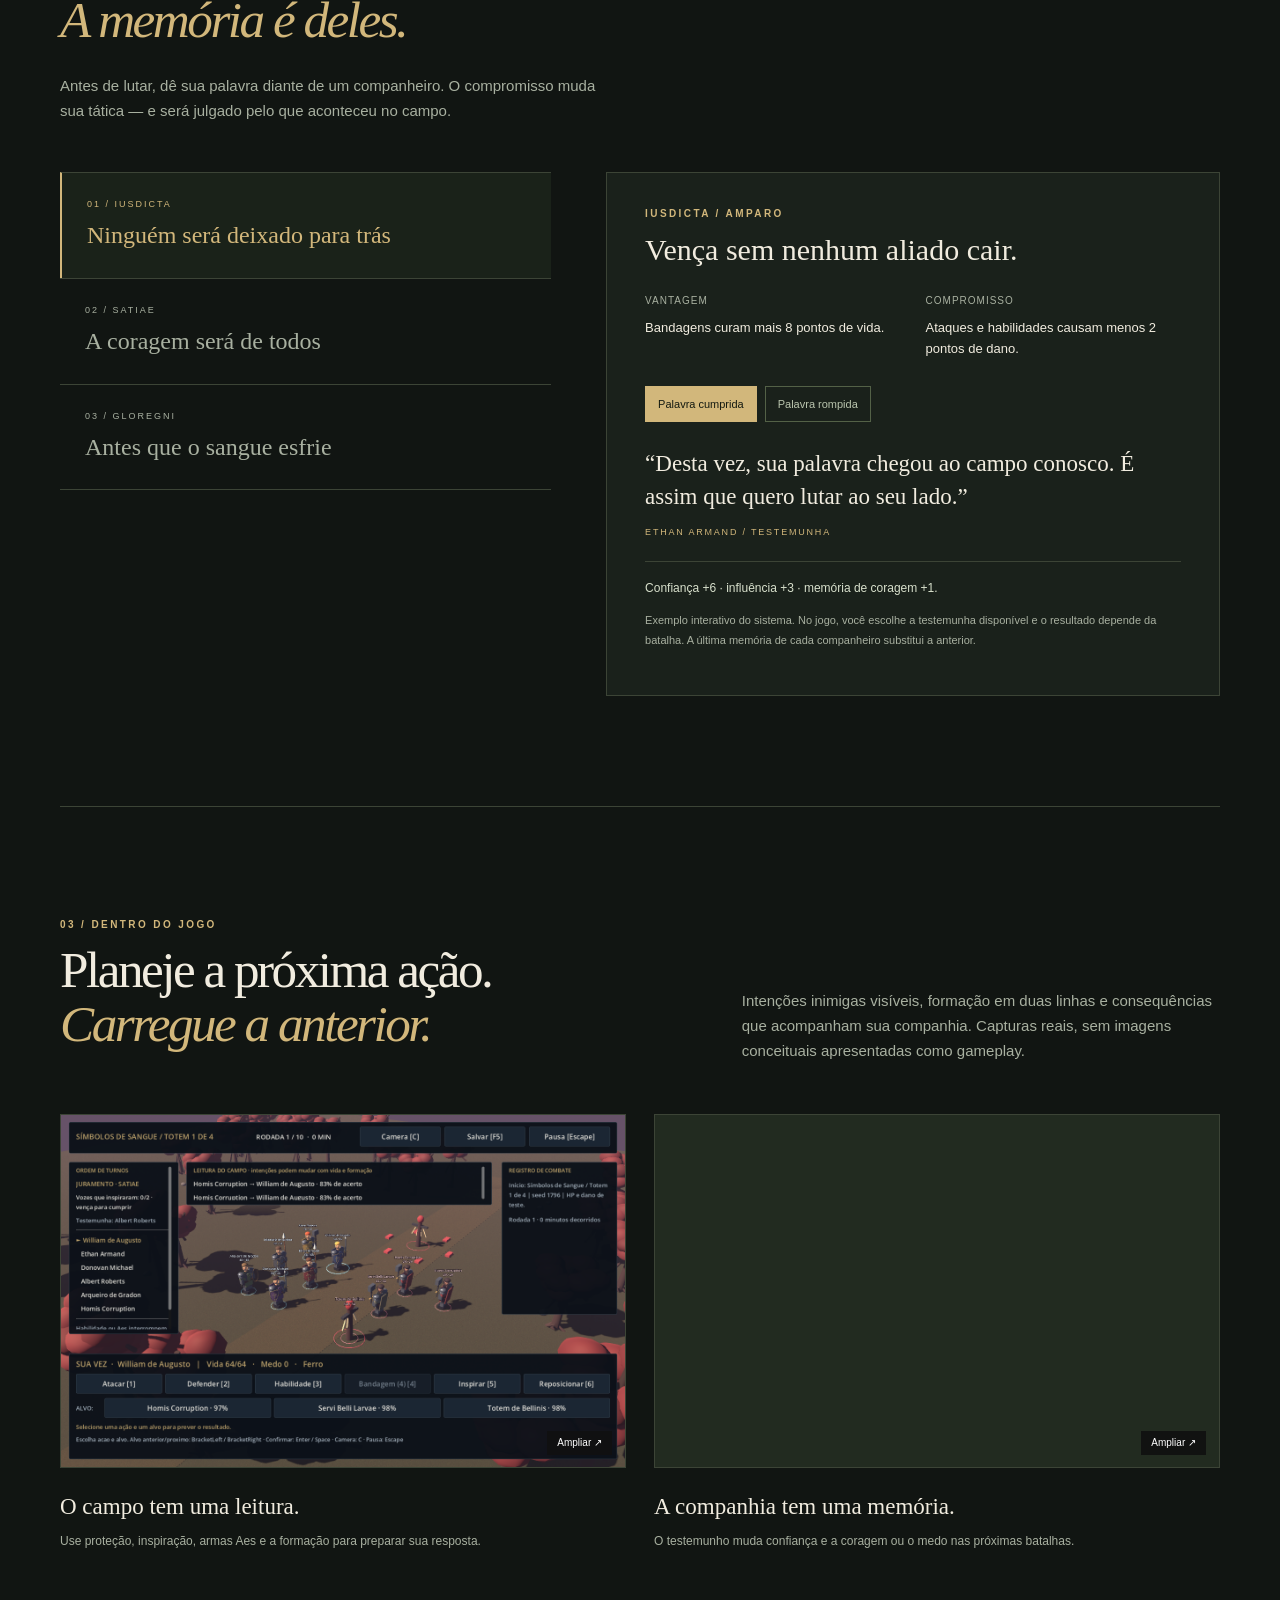
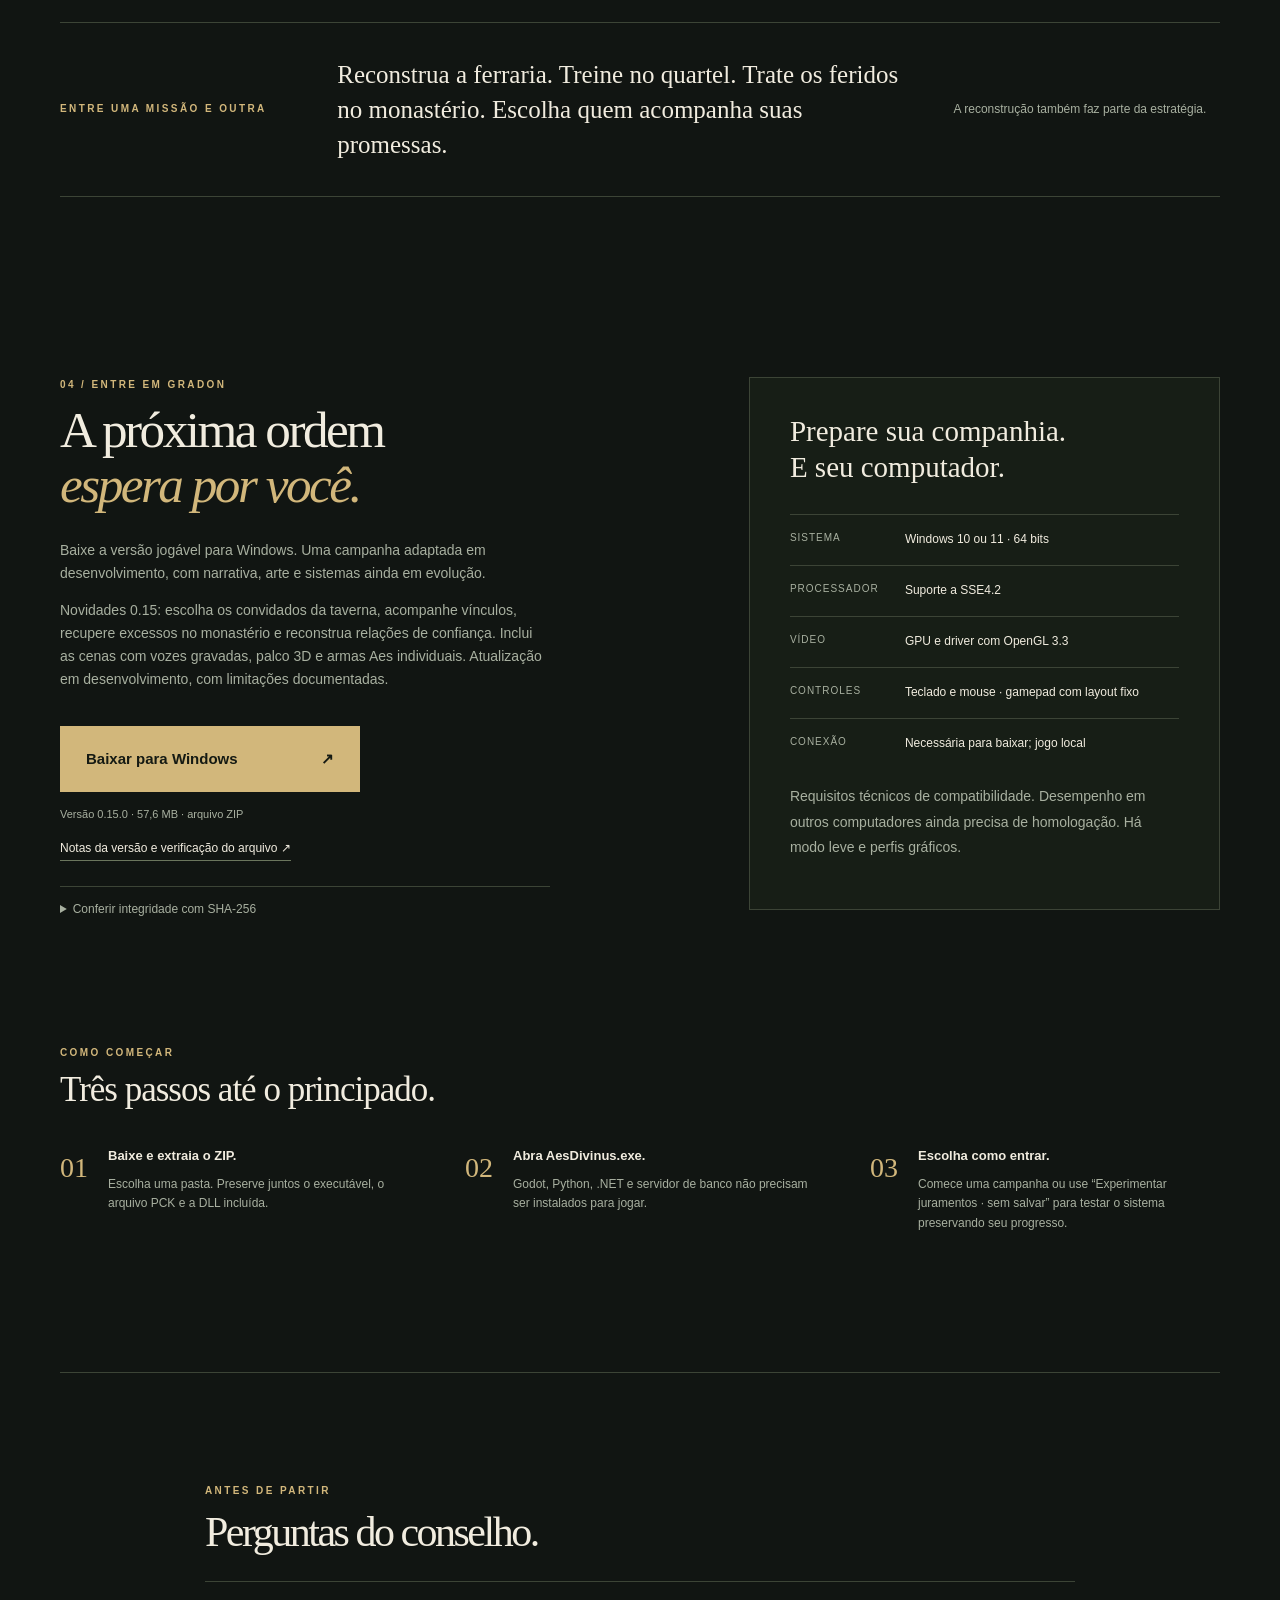
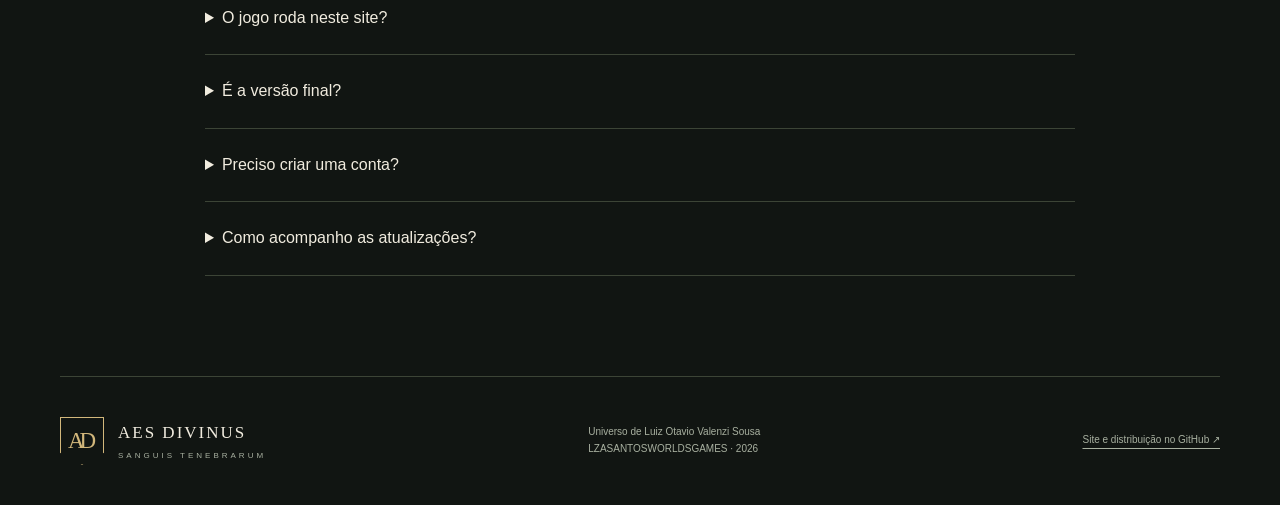
==== commit d212f0f1: "Publish 0.15 guide, download metadata and rebuilt demo" ====
--- a/public/index.html
+++ b/public/index.html
@@ -23,7 +23,7 @@
   </header>
   <main id="principal">
     <section class="hero" id="inicio" aria-labelledby="titulo">
-      <div class="hero-copy"><p class="eyebrow">LZASANTOSWORLDSGAMES APRESENTA</p><p class="hero-kicker">RPG TÁTICO · FANTASIA MEDIEVAL</p><h1 id="titulo">Uma coroa pesa.<br><em>Sua palavra<br>também.</em></h1><p class="hero-description">Reconstrua Gradon depois de uma derrota que ninguém esqueceu. Comande sua companhia, enfrente a corrupção e descubra o preço de uma promessa.</p><div class="hero-actions"><a class="button gold" href="#jogar">Jogar demonstra&#231;&#227;o</a><a class="text-link" href="guide.html">Como jogar</a><a class="text-link" href="#download">Baixar o jogo <span aria-hidden="true">↗</span></a><a class="text-link" href="#juramentos">Conhecer os juramentos <span aria-hidden="true">↓</span></a></div><p class="release-note"><span class="status-dot" aria-hidden="true"></span> Versão em desenvolvimento <span data-version>0.14.0</span> · Windows x64</p></div>
+      <div class="hero-copy"><p class="eyebrow">LZASANTOSWORLDSGAMES APRESENTA</p><p class="hero-kicker">RPG TÁTICO · FANTASIA MEDIEVAL</p><h1 id="titulo">Uma coroa pesa.<br><em>Sua palavra<br>também.</em></h1><p class="hero-description">Reconstrua Gradon depois de uma derrota que ninguém esqueceu. Comande sua companhia, enfrente a corrupção e descubra o preço de uma promessa.</p><div class="hero-actions"><a class="button gold" href="#jogar">Jogar demonstra&#231;&#227;o</a><a class="text-link" href="guide.html">Como jogar</a><a class="text-link" href="#download">Baixar o jogo <span aria-hidden="true">↗</span></a><a class="text-link" href="#juramentos">Conhecer os juramentos <span aria-hidden="true">↓</span></a></div><p class="release-note"><span class="status-dot" aria-hidden="true"></span> Versão em desenvolvimento <span data-version>0.15.0</span> · Windows x64</p></div>
       <div class="hero-art"><img src="assets/gradon.png" alt="Muralhas, torres e casas de Gradon na versão 3D atual do jogo" width="1280" height="800" fetchpriority="high"><div class="art-label"><span>GRADON</span><span>ANO DE 1441</span></div><span class="image-caption">Imagem da versão jogável · arte em desenvolvimento</span></div>
     </section>
     <div class="facts" aria-label="Visão geral"><span>UM JOGADOR</span><span>COMBATE POR TURNOS</span><span>PRÓLOGO + TRÊS ATOS</span><span>ATÉ SEIS ALIADOS</span></div>
@@ -38,7 +38,7 @@
     <section class="story section" id="historia" aria-labelledby="historia-titulo"><div class="section-marker"><span>01 / O PRINCIPADO</span><span class="year">1441</span></div><div class="story-copy"><h2 id="historia-titulo">A batalha terminou.<br>A responsabilidade, <em>não.</em></h2><p>William de Augusto partiu para Wood querendo provar que merecia a coroa. Voltou com a invasão às portas de Gradon e a confiança dos seus aliados em ruínas.</p><p>Ao lado de Elric, Ethan, Albert e Donovan, recupere vilas, cuide dos feridos e prepare uma companhia capaz de enfrentar criaturas sustentadas pela corrupção angelical.</p><p class="aside">Bravo, Sábio ou Diplomata: três caminhos de personalidade. Os mesmos homens terão de viver com suas ordens.</p></div></section>
     <section class="oaths section" id="juramentos" aria-labelledby="juramentos-titulo"><div class="section-heading"><p class="eyebrow">02 / JURAMENTOS E TESTEMUNHAS</p><h2 id="juramentos-titulo">A ordem é sua.<br><em>A memória é deles.</em></h2><p>Antes de lutar, dê sua palavra diante de um companheiro. O compromisso muda sua tática — e será julgado pelo que aconteceu no campo.</p></div><div class="oath-explorer"><div class="oath-tabs" role="tablist" aria-label="Explorar juramentos"><button type="button" role="tab" id="tab-amparo" aria-controls="oath-panel" aria-selected="true" data-oath="amparo"><span>01 / IUSDICTA</span>Ninguém será deixado para trás</button><button type="button" role="tab" id="tab-lucidez" aria-controls="oath-panel" aria-selected="false" tabindex="-1" data-oath="lucidez"><span>02 / SATIAE</span>A coragem será de todos</button><button type="button" role="tab" id="tab-decisao" aria-controls="oath-panel" aria-selected="false" tabindex="-1" data-oath="decisao"><span>03 / GLOREGNI</span>Antes que o sangue esfrie</button></div><div class="oath-panel" id="oath-panel" role="tabpanel" aria-labelledby="tab-amparo" tabindex="0"><p class="eyebrow" id="oath-angel">IUSDICTA / AMPARO</p><h3 id="oath-title">Vença sem nenhum aliado cair.</h3><dl class="tradeoffs"><div><dt>Vantagem</dt><dd id="oath-benefit">Bandagens curam mais 8 pontos de vida.</dd></div><div><dt>Compromisso</dt><dd id="oath-cost">Ataques e habilidades causam menos 2 pontos de dano.</dd></div></dl><div class="outcome-controls" aria-label="Explorar consequências"><button type="button" data-outcome="kept" aria-pressed="true">Palavra cumprida</button><button type="button" data-outcome="broken" aria-pressed="false">Palavra rompida</button></div><blockquote id="oath-quote">“Desta vez, sua palavra chegou ao campo conosco. É assim que quero lutar ao seu lado.”</blockquote><p class="witness" id="oath-witness">ETHAN ARMAND / TESTEMUNHA</p><p class="consequence" id="oath-consequence">Confiança +6 · influência +3 · memória de coragem +1.</p><p class="fine-print">Exemplo interativo do sistema. No jogo, você escolhe a testemunha disponível e o resultado depende da batalha. A última memória de cada companheiro substitui a anterior.</p></div></div></section>
     <section class="gameplay section" id="galeria" aria-labelledby="galeria-titulo"><div class="section-heading gallery-heading"><div><p class="eyebrow">03 / DENTRO DO JOGO</p><h2 id="galeria-titulo">Planeje a próxima ação.<br><em>Carregue a anterior.</em></h2></div><p>Intenções inimigas visíveis, formação em duas linhas e consequências que acompanham sua companhia. Capturas reais, sem imagens conceituais apresentadas como gameplay.</p></div><div class="screenshots"><figure><button type="button" class="screenshot-button" data-lightbox="assets/battle.png" data-caption="Combate tático com juramento e leitura das intenções inimigas" aria-label="Ampliar captura de combate"><img src="assets/battle.png" alt="Seis aliados enfrentam os guardiões de um totem; a interface mostra juramento, fila e intenções inimigas" width="1280" height="800" loading="lazy"><span aria-hidden="true">Ampliar ↗</span></button><figcaption><strong>O campo tem uma leitura.</strong><span>Use proteção, inspiração, armas Aes e a formação para preparar sua resposta.</span></figcaption></figure><figure><button type="button" class="screenshot-button" data-lightbox="assets/memories.png" data-caption="Memórias da companhia e o testemunho de Ethan" aria-label="Ampliar captura de memórias"><img src="assets/memories.png" alt="Diário registra a palavra cumprida e a reação de Ethan Armand" width="1280" height="800" loading="lazy"><span aria-hidden="true">Ampliar ↗</span></button><figcaption><strong>A companhia tem uma memória.</strong><span>O testemunho muda confiança e a coragem ou o medo nas próximas batalhas.</span></figcaption></figure></div><div class="reconstruction"><p class="eyebrow">ENTRE UMA MISSÃO E OUTRA</p><p>Reconstrua a ferraria. Treine no quartel. Trate os feridos no monastério. Escolha quem acompanha suas promessas.</p><span>A reconstrução também faz parte da estratégia.</span></div></section>
-    <section class="download section" id="download" aria-labelledby="download-titulo"><div><p class="eyebrow">04 / ENTRE EM GRADON</p><h2 id="download-titulo">A próxima ordem<br><em>espera por você.</em></h2><p>Baixe a versão jogável para Windows. Uma campanha adaptada em desenvolvimento, com narrativa, arte e sistemas ainda em evolução.</p><p>Novidades 0.14: distribuição individual de armas Aes, 14 retratos e 34 cenas com vozes sintéticas gravadas, palco 3D opcional e reprodução sequencial. Mantém gamepad e três campanhas independentes. Atualização em desenvolvimento; não é a produção comercial final.</p><a class="button gold large" id="download-link" href="https://github.com/lzvsrx/aes-divinus-site/releases/download/v0.14.0/AesDivinus_Windows_0.14.zip">Baixar para Windows <span aria-hidden="true">↗</span></a><p class="release-note">Versão <span data-version>0.14.0</span> · <span id="download-size">aproximadamente 40 MB</span> · arquivo ZIP</p><a class="text-link small" href="https://github.com/lzvsrx/aes-divinus-site/releases/tag/v0.14.0" id="release-link">Notas da versão e verificação do arquivo ↗</a><details class="checksum"><summary>Conferir integridade com SHA-256</summary><p>Compare o hash do ZIP com o arquivo SHA256SUMS publicado na versão. O executável ainda não tem assinatura digital.</p><code id="checksum-value">Consulte SHA256SUMS_0.14.txt na página da versão.</code></details></div><div class="requirements"><h3>Prepare sua companhia.<br>E seu computador.</h3><dl><div><dt>Sistema</dt><dd>Windows 10 ou 11 · 64 bits</dd></div><div><dt>Processador</dt><dd>Suporte a SSE4.2</dd></div><div><dt>Vídeo</dt><dd>GPU e driver com OpenGL 3.3</dd></div><div><dt>Controles</dt><dd>Teclado e mouse · gamepad com layout fixo</dd></div><div><dt>Conexão</dt><dd>Necessária para baixar; jogo local</dd></div></dl><p class="fine-print">Requisitos técnicos de compatibilidade. Desempenho em outros computadores ainda precisa de homologação. Há modo leve e perfis gráficos.</p></div></section>
+    <section class="download section" id="download" aria-labelledby="download-titulo"><div><p class="eyebrow">04 / ENTRE EM GRADON</p><h2 id="download-titulo">A próxima ordem<br><em>espera por você.</em></h2><p>Baixe a versão jogável para Windows. Uma campanha adaptada em desenvolvimento, com narrativa, arte e sistemas ainda em evolução.</p><p>Novidades 0.15: escolha os convidados da taverna, acompanhe vínculos, recupere excessos no monastério e reconstrua relações de confiança. Inclui as cenas com vozes gravadas, palco 3D e armas Aes individuais. Atualização em desenvolvimento, com limitações documentadas.</p><a class="button gold large" id="download-link" href="https://github.com/lzvsrx/aes-divinus-site/releases/download/v0.15.0/AesDivinus_Windows_0.15.zip">Baixar para Windows <span aria-hidden="true">↗</span></a><p class="release-note">Versão <span data-version>0.15.0</span> · <span id="download-size">aproximadamente 40 MB</span> · arquivo ZIP</p><a class="text-link small" href="https://github.com/lzvsrx/aes-divinus-site/releases/tag/v0.15.0" id="release-link">Notas da versão e verificação do arquivo ↗</a><details class="checksum"><summary>Conferir integridade com SHA-256</summary><p>Compare o hash do ZIP com o arquivo SHA256SUMS publicado na versão. O executável ainda não tem assinatura digital.</p><code id="checksum-value">Consulte SHA256SUMS_0.15.txt na página da versão.</code></details></div><div class="requirements"><h3>Prepare sua companhia.<br>E seu computador.</h3><dl><div><dt>Sistema</dt><dd>Windows 10 ou 11 · 64 bits</dd></div><div><dt>Processador</dt><dd>Suporte a SSE4.2</dd></div><div><dt>Vídeo</dt><dd>GPU e driver com OpenGL 3.3</dd></div><div><dt>Controles</dt><dd>Teclado e mouse · gamepad com layout fixo</dd></div><div><dt>Conexão</dt><dd>Necessária para baixar; jogo local</dd></div></dl><p class="fine-print">Requisitos técnicos de compatibilidade. Desempenho em outros computadores ainda precisa de homologação. Há modo leve e perfis gráficos.</p></div></section>
     <section class="installation section" aria-labelledby="instalar-titulo"><p class="eyebrow">COMO COMEÇAR</p><h2 id="instalar-titulo">Três passos até o principado.</h2><ol><li><span>01</span><div><h3>Baixe e extraia o ZIP.</h3><p>Escolha uma pasta. Preserve juntos o executável, o arquivo PCK e a DLL incluída.</p></div></li><li><span>02</span><div><h3>Abra AesDivinus.exe.</h3><p>Godot, Python, .NET e servidor de banco não precisam ser instalados para jogar.</p></div></li><li><span>03</span><div><h3>Escolha como entrar.</h3><p>Comece uma campanha ou use “Experimentar juramentos · sem salvar” para testar o sistema preservando seu progresso.</p></div></li></ol></section>
     <section class="faq section" aria-labelledby="perguntas-titulo"><p class="eyebrow">ANTES DE PARTIR</p><h2 id="perguntas-titulo">Perguntas do conselho.</h2><details><summary>O jogo roda neste site?</summary><p>Sim. A demonstra&#231;&#227;o em <a href="#jogar">Jogar no navegador</a> permite testar um combate com juramentos. Ela &#233; tempor&#225;ria e n&#227;o salva progresso. A campanha com explora&#231;&#227;o, narrativa e reconstru&#231;&#227;o est&#225; no pacote Windows. Consulte o <a href="guide.html">guia completo</a>.</p></details><details><summary>É a versão final?</summary><p>É uma versão jogável de avaliação. A campanha possui prólogo e três atos adaptados; modelos, animações, diálogos, sistemas e balanceamento continuam em desenvolvimento. Juramentos e suas novas falas são adaptações para o jogo.</p></details><details><summary>Preciso criar uma conta?</summary><p>O jogo não exige cadastro. Seus salvamentos ficam no computador. O site não adiciona analytics, publicidade ou rastreadores. O GitHub fornece a hospedagem e os downloads.</p></details><details><summary>Como acompanho as atualizações?</summary><p>As novas versões e os arquivos de verificação ficam na <a href="https://github.com/lzvsrx/aes-divinus-site/releases">página de versões do jogo</a>. Leia as notas antes de substituir uma versão anterior e preserve uma cópia do seu salvamento.</p></details></section>
   </main>
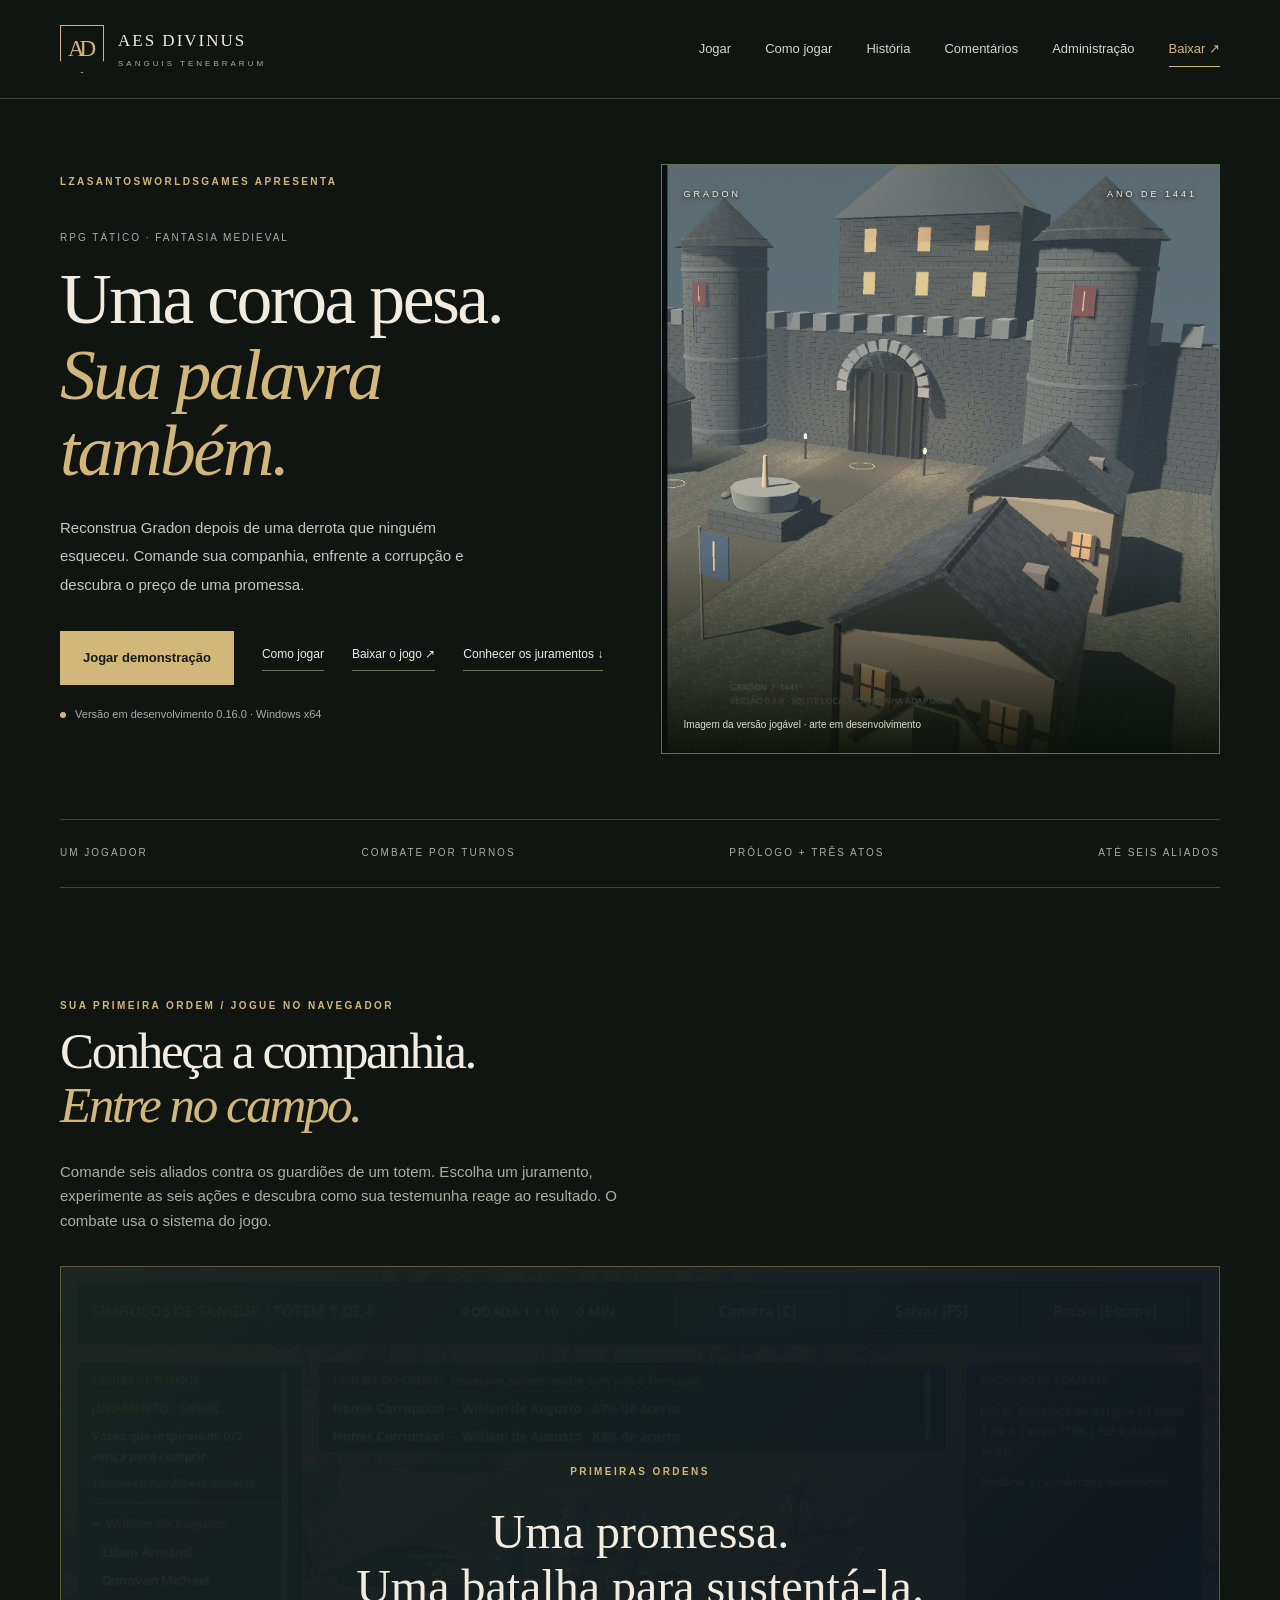
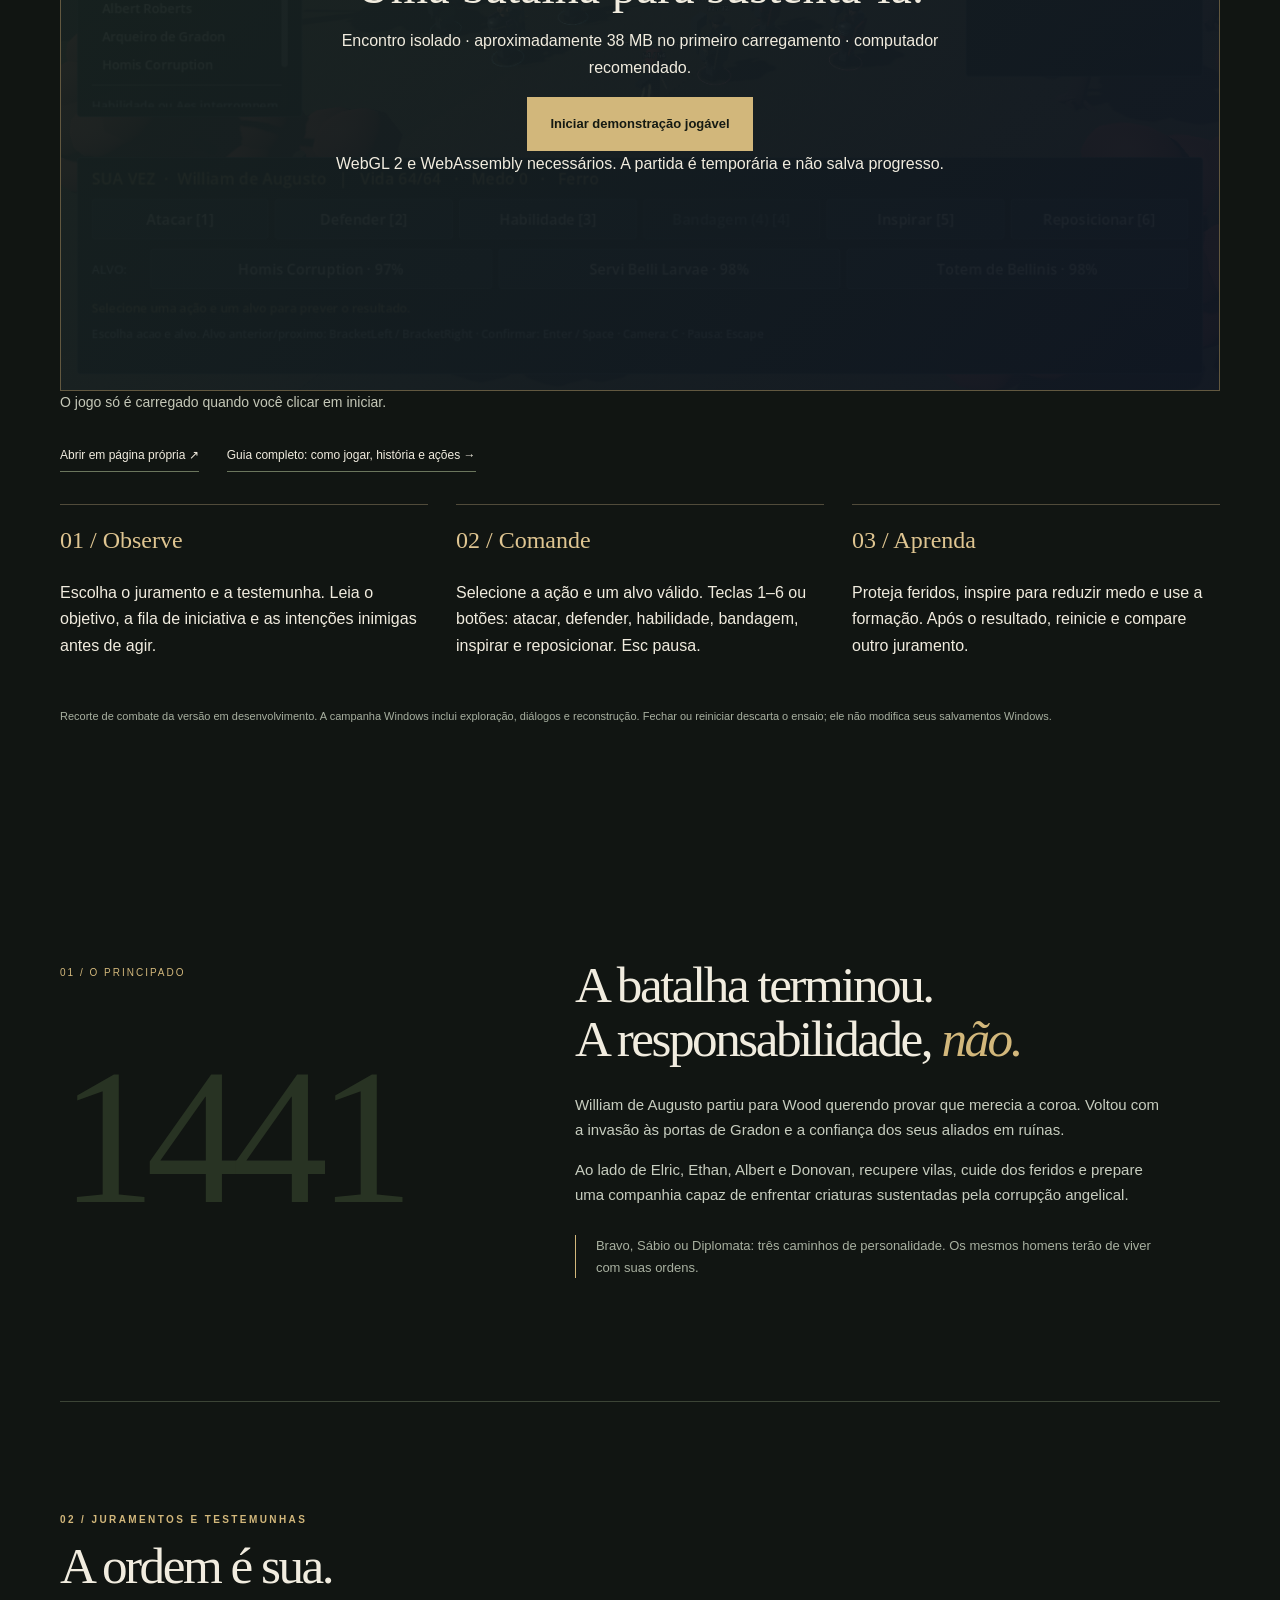
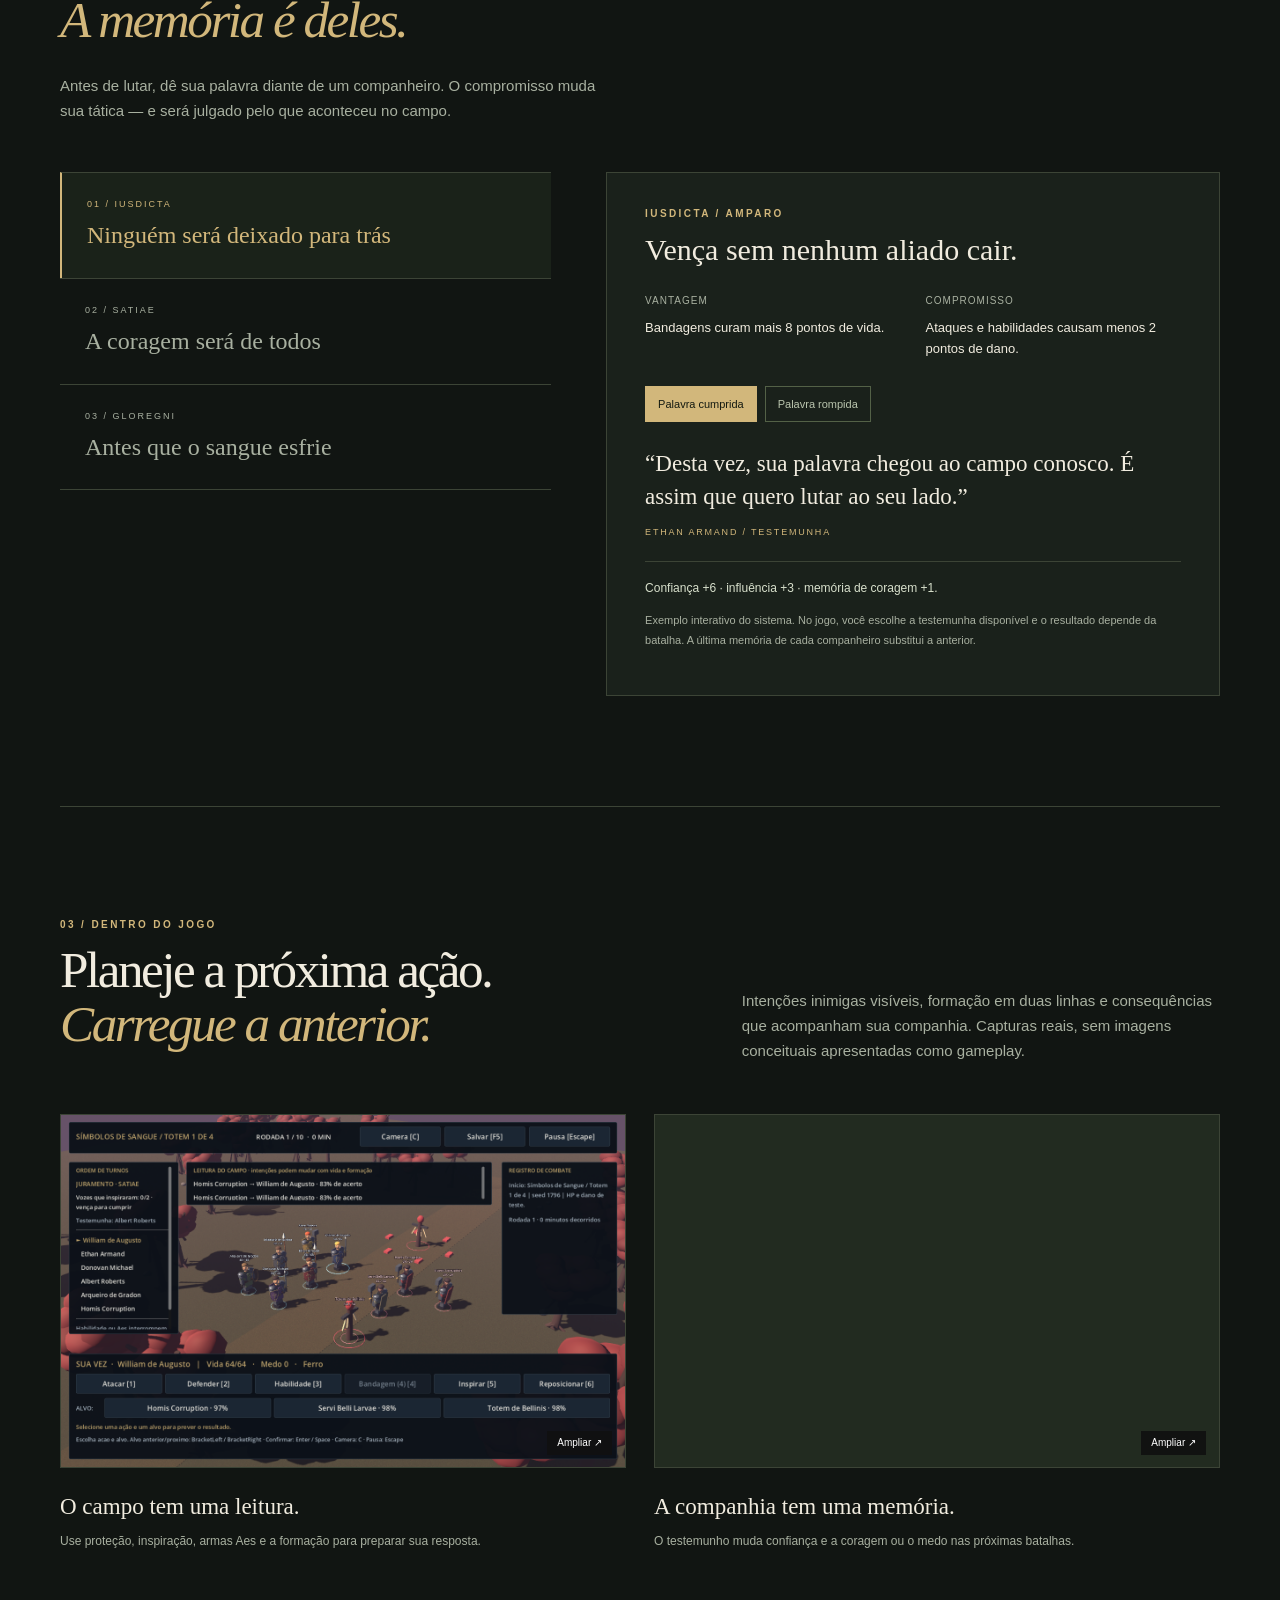
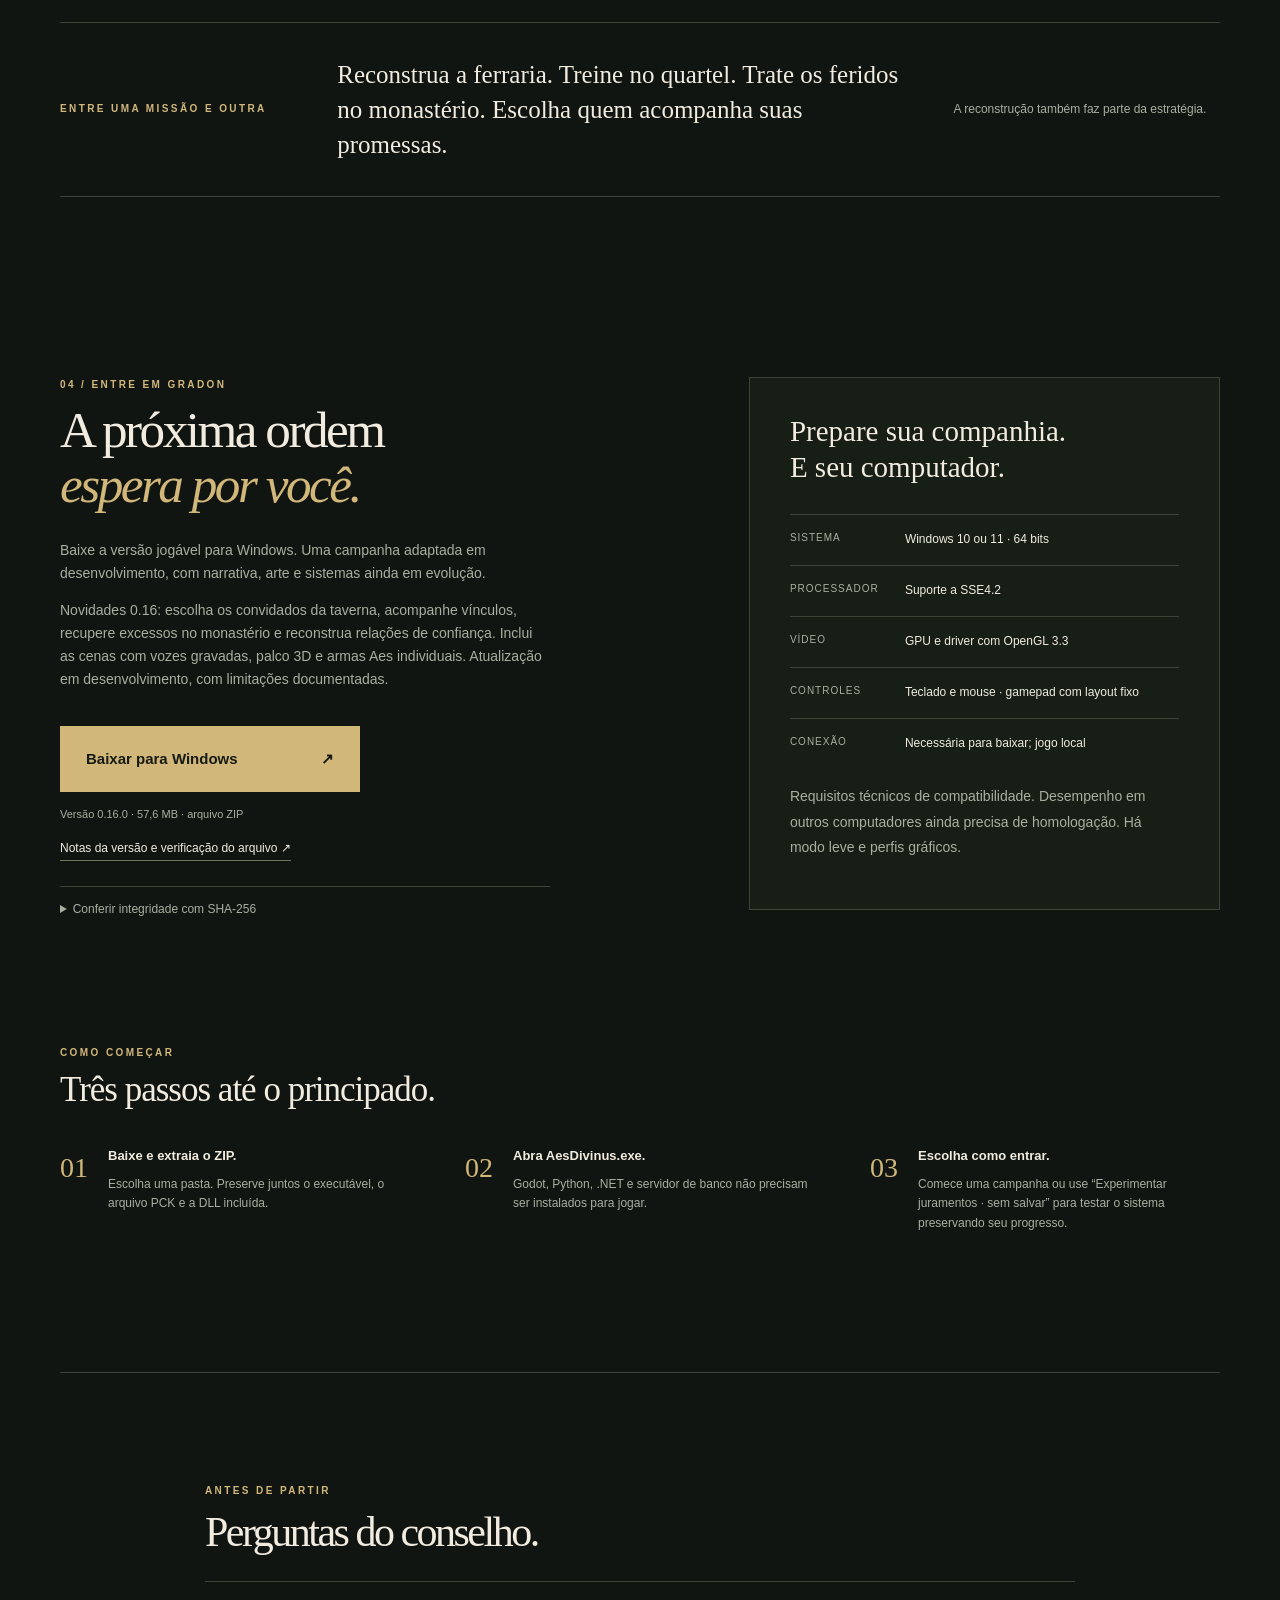
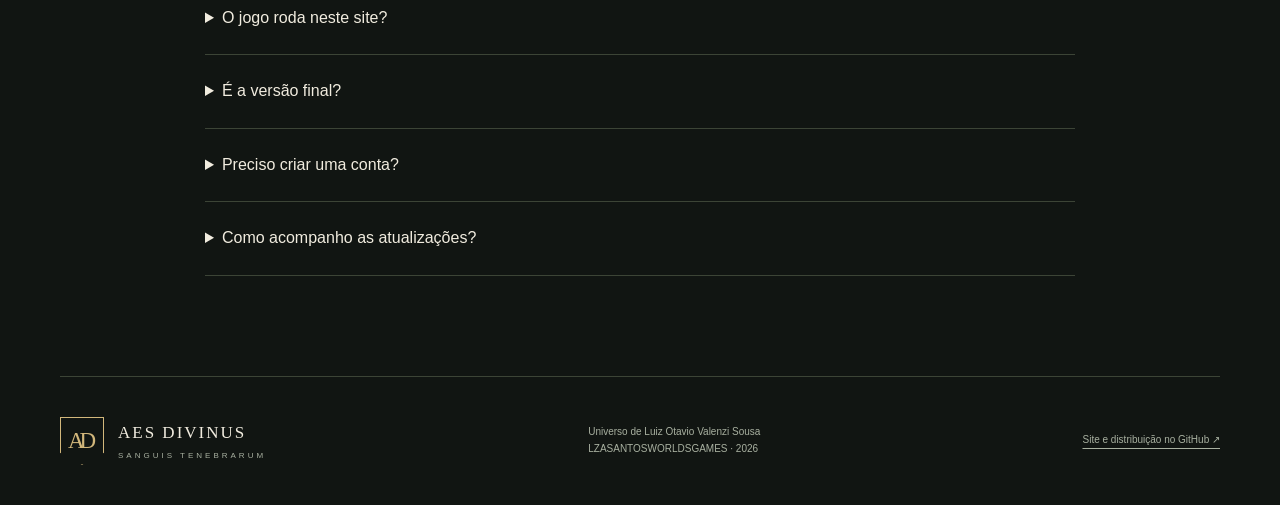
==== commit 2e5ba82a: "Publish 0.16 guide, download metadata and rebuilt demo" ====
--- a/public/index.html
+++ b/public/index.html
@@ -23,7 +23,7 @@
   </header>
   <main id="principal">
     <section class="hero" id="inicio" aria-labelledby="titulo">
-      <div class="hero-copy"><p class="eyebrow">LZASANTOSWORLDSGAMES APRESENTA</p><p class="hero-kicker">RPG TÁTICO · FANTASIA MEDIEVAL</p><h1 id="titulo">Uma coroa pesa.<br><em>Sua palavra<br>também.</em></h1><p class="hero-description">Reconstrua Gradon depois de uma derrota que ninguém esqueceu. Comande sua companhia, enfrente a corrupção e descubra o preço de uma promessa.</p><div class="hero-actions"><a class="button gold" href="#jogar">Jogar demonstra&#231;&#227;o</a><a class="text-link" href="guide.html">Como jogar</a><a class="text-link" href="#download">Baixar o jogo <span aria-hidden="true">↗</span></a><a class="text-link" href="#juramentos">Conhecer os juramentos <span aria-hidden="true">↓</span></a></div><p class="release-note"><span class="status-dot" aria-hidden="true"></span> Versão em desenvolvimento <span data-version>0.15.0</span> · Windows x64</p></div>
+      <div class="hero-copy"><p class="eyebrow">LZASANTOSWORLDSGAMES APRESENTA</p><p class="hero-kicker">RPG TÁTICO · FANTASIA MEDIEVAL</p><h1 id="titulo">Uma coroa pesa.<br><em>Sua palavra<br>também.</em></h1><p class="hero-description">Reconstrua Gradon depois de uma derrota que ninguém esqueceu. Comande sua companhia, enfrente a corrupção e descubra o preço de uma promessa.</p><div class="hero-actions"><a class="button gold" href="#jogar">Jogar demonstra&#231;&#227;o</a><a class="text-link" href="guide.html">Como jogar</a><a class="text-link" href="#download">Baixar o jogo <span aria-hidden="true">↗</span></a><a class="text-link" href="#juramentos">Conhecer os juramentos <span aria-hidden="true">↓</span></a></div><p class="release-note"><span class="status-dot" aria-hidden="true"></span> Versão em desenvolvimento <span data-version>0.16.0</span> · Windows x64</p></div>
       <div class="hero-art"><img src="assets/gradon.png" alt="Muralhas, torres e casas de Gradon na versão 3D atual do jogo" width="1280" height="800" fetchpriority="high"><div class="art-label"><span>GRADON</span><span>ANO DE 1441</span></div><span class="image-caption">Imagem da versão jogável · arte em desenvolvimento</span></div>
     </section>
     <div class="facts" aria-label="Visão geral"><span>UM JOGADOR</span><span>COMBATE POR TURNOS</span><span>PRÓLOGO + TRÊS ATOS</span><span>ATÉ SEIS ALIADOS</span></div>
@@ -38,7 +38,7 @@
     <section class="story section" id="historia" aria-labelledby="historia-titulo"><div class="section-marker"><span>01 / O PRINCIPADO</span><span class="year">1441</span></div><div class="story-copy"><h2 id="historia-titulo">A batalha terminou.<br>A responsabilidade, <em>não.</em></h2><p>William de Augusto partiu para Wood querendo provar que merecia a coroa. Voltou com a invasão às portas de Gradon e a confiança dos seus aliados em ruínas.</p><p>Ao lado de Elric, Ethan, Albert e Donovan, recupere vilas, cuide dos feridos e prepare uma companhia capaz de enfrentar criaturas sustentadas pela corrupção angelical.</p><p class="aside">Bravo, Sábio ou Diplomata: três caminhos de personalidade. Os mesmos homens terão de viver com suas ordens.</p></div></section>
     <section class="oaths section" id="juramentos" aria-labelledby="juramentos-titulo"><div class="section-heading"><p class="eyebrow">02 / JURAMENTOS E TESTEMUNHAS</p><h2 id="juramentos-titulo">A ordem é sua.<br><em>A memória é deles.</em></h2><p>Antes de lutar, dê sua palavra diante de um companheiro. O compromisso muda sua tática — e será julgado pelo que aconteceu no campo.</p></div><div class="oath-explorer"><div class="oath-tabs" role="tablist" aria-label="Explorar juramentos"><button type="button" role="tab" id="tab-amparo" aria-controls="oath-panel" aria-selected="true" data-oath="amparo"><span>01 / IUSDICTA</span>Ninguém será deixado para trás</button><button type="button" role="tab" id="tab-lucidez" aria-controls="oath-panel" aria-selected="false" tabindex="-1" data-oath="lucidez"><span>02 / SATIAE</span>A coragem será de todos</button><button type="button" role="tab" id="tab-decisao" aria-controls="oath-panel" aria-selected="false" tabindex="-1" data-oath="decisao"><span>03 / GLOREGNI</span>Antes que o sangue esfrie</button></div><div class="oath-panel" id="oath-panel" role="tabpanel" aria-labelledby="tab-amparo" tabindex="0"><p class="eyebrow" id="oath-angel">IUSDICTA / AMPARO</p><h3 id="oath-title">Vença sem nenhum aliado cair.</h3><dl class="tradeoffs"><div><dt>Vantagem</dt><dd id="oath-benefit">Bandagens curam mais 8 pontos de vida.</dd></div><div><dt>Compromisso</dt><dd id="oath-cost">Ataques e habilidades causam menos 2 pontos de dano.</dd></div></dl><div class="outcome-controls" aria-label="Explorar consequências"><button type="button" data-outcome="kept" aria-pressed="true">Palavra cumprida</button><button type="button" data-outcome="broken" aria-pressed="false">Palavra rompida</button></div><blockquote id="oath-quote">“Desta vez, sua palavra chegou ao campo conosco. É assim que quero lutar ao seu lado.”</blockquote><p class="witness" id="oath-witness">ETHAN ARMAND / TESTEMUNHA</p><p class="consequence" id="oath-consequence">Confiança +6 · influência +3 · memória de coragem +1.</p><p class="fine-print">Exemplo interativo do sistema. No jogo, você escolhe a testemunha disponível e o resultado depende da batalha. A última memória de cada companheiro substitui a anterior.</p></div></div></section>
     <section class="gameplay section" id="galeria" aria-labelledby="galeria-titulo"><div class="section-heading gallery-heading"><div><p class="eyebrow">03 / DENTRO DO JOGO</p><h2 id="galeria-titulo">Planeje a próxima ação.<br><em>Carregue a anterior.</em></h2></div><p>Intenções inimigas visíveis, formação em duas linhas e consequências que acompanham sua companhia. Capturas reais, sem imagens conceituais apresentadas como gameplay.</p></div><div class="screenshots"><figure><button type="button" class="screenshot-button" data-lightbox="assets/battle.png" data-caption="Combate tático com juramento e leitura das intenções inimigas" aria-label="Ampliar captura de combate"><img src="assets/battle.png" alt="Seis aliados enfrentam os guardiões de um totem; a interface mostra juramento, fila e intenções inimigas" width="1280" height="800" loading="lazy"><span aria-hidden="true">Ampliar ↗</span></button><figcaption><strong>O campo tem uma leitura.</strong><span>Use proteção, inspiração, armas Aes e a formação para preparar sua resposta.</span></figcaption></figure><figure><button type="button" class="screenshot-button" data-lightbox="assets/memories.png" data-caption="Memórias da companhia e o testemunho de Ethan" aria-label="Ampliar captura de memórias"><img src="assets/memories.png" alt="Diário registra a palavra cumprida e a reação de Ethan Armand" width="1280" height="800" loading="lazy"><span aria-hidden="true">Ampliar ↗</span></button><figcaption><strong>A companhia tem uma memória.</strong><span>O testemunho muda confiança e a coragem ou o medo nas próximas batalhas.</span></figcaption></figure></div><div class="reconstruction"><p class="eyebrow">ENTRE UMA MISSÃO E OUTRA</p><p>Reconstrua a ferraria. Treine no quartel. Trate os feridos no monastério. Escolha quem acompanha suas promessas.</p><span>A reconstrução também faz parte da estratégia.</span></div></section>
-    <section class="download section" id="download" aria-labelledby="download-titulo"><div><p class="eyebrow">04 / ENTRE EM GRADON</p><h2 id="download-titulo">A próxima ordem<br><em>espera por você.</em></h2><p>Baixe a versão jogável para Windows. Uma campanha adaptada em desenvolvimento, com narrativa, arte e sistemas ainda em evolução.</p><p>Novidades 0.15: escolha os convidados da taverna, acompanhe vínculos, recupere excessos no monastério e reconstrua relações de confiança. Inclui as cenas com vozes gravadas, palco 3D e armas Aes individuais. Atualização em desenvolvimento, com limitações documentadas.</p><a class="button gold large" id="download-link" href="https://github.com/lzvsrx/aes-divinus-site/releases/download/v0.15.0/AesDivinus_Windows_0.15.zip">Baixar para Windows <span aria-hidden="true">↗</span></a><p class="release-note">Versão <span data-version>0.15.0</span> · <span id="download-size">aproximadamente 40 MB</span> · arquivo ZIP</p><a class="text-link small" href="https://github.com/lzvsrx/aes-divinus-site/releases/tag/v0.15.0" id="release-link">Notas da versão e verificação do arquivo ↗</a><details class="checksum"><summary>Conferir integridade com SHA-256</summary><p>Compare o hash do ZIP com o arquivo SHA256SUMS publicado na versão. O executável ainda não tem assinatura digital.</p><code id="checksum-value">Consulte SHA256SUMS_0.15.txt na página da versão.</code></details></div><div class="requirements"><h3>Prepare sua companhia.<br>E seu computador.</h3><dl><div><dt>Sistema</dt><dd>Windows 10 ou 11 · 64 bits</dd></div><div><dt>Processador</dt><dd>Suporte a SSE4.2</dd></div><div><dt>Vídeo</dt><dd>GPU e driver com OpenGL 3.3</dd></div><div><dt>Controles</dt><dd>Teclado e mouse · gamepad com layout fixo</dd></div><div><dt>Conexão</dt><dd>Necessária para baixar; jogo local</dd></div></dl><p class="fine-print">Requisitos técnicos de compatibilidade. Desempenho em outros computadores ainda precisa de homologação. Há modo leve e perfis gráficos.</p></div></section>
+    <section class="download section" id="download" aria-labelledby="download-titulo"><div><p class="eyebrow">04 / ENTRE EM GRADON</p><h2 id="download-titulo">A próxima ordem<br><em>espera por você.</em></h2><p>Baixe a versão jogável para Windows. Uma campanha adaptada em desenvolvimento, com narrativa, arte e sistemas ainda em evolução.</p><p>Novidades 0.16: escolha os convidados da taverna, acompanhe vínculos, recupere excessos no monastério e reconstrua relações de confiança. Inclui as cenas com vozes gravadas, palco 3D e armas Aes individuais. Atualização em desenvolvimento, com limitações documentadas.</p><a class="button gold large" id="download-link" href="https://github.com/lzvsrx/aes-divinus-site/releases/download/v0.16.0/AesDivinus_Windows_0.16.zip">Baixar para Windows <span aria-hidden="true">↗</span></a><p class="release-note">Versão <span data-version>0.16.0</span> · <span id="download-size">aproximadamente 40 MB</span> · arquivo ZIP</p><a class="text-link small" href="https://github.com/lzvsrx/aes-divinus-site/releases/tag/v0.16.0" id="release-link">Notas da versão e verificação do arquivo ↗</a><details class="checksum"><summary>Conferir integridade com SHA-256</summary><p>Compare o hash do ZIP com o arquivo SHA256SUMS publicado na versão. O executável ainda não tem assinatura digital.</p><code id="checksum-value">Consulte SHA256SUMS_0.16.txt na página da versão.</code></details></div><div class="requirements"><h3>Prepare sua companhia.<br>E seu computador.</h3><dl><div><dt>Sistema</dt><dd>Windows 10 ou 11 · 64 bits</dd></div><div><dt>Processador</dt><dd>Suporte a SSE4.2</dd></div><div><dt>Vídeo</dt><dd>GPU e driver com OpenGL 3.3</dd></div><div><dt>Controles</dt><dd>Teclado e mouse · gamepad com layout fixo</dd></div><div><dt>Conexão</dt><dd>Necessária para baixar; jogo local</dd></div></dl><p class="fine-print">Requisitos técnicos de compatibilidade. Desempenho em outros computadores ainda precisa de homologação. Há modo leve e perfis gráficos.</p></div></section>
     <section class="installation section" aria-labelledby="instalar-titulo"><p class="eyebrow">COMO COMEÇAR</p><h2 id="instalar-titulo">Três passos até o principado.</h2><ol><li><span>01</span><div><h3>Baixe e extraia o ZIP.</h3><p>Escolha uma pasta. Preserve juntos o executável, o arquivo PCK e a DLL incluída.</p></div></li><li><span>02</span><div><h3>Abra AesDivinus.exe.</h3><p>Godot, Python, .NET e servidor de banco não precisam ser instalados para jogar.</p></div></li><li><span>03</span><div><h3>Escolha como entrar.</h3><p>Comece uma campanha ou use “Experimentar juramentos · sem salvar” para testar o sistema preservando seu progresso.</p></div></li></ol></section>
     <section class="faq section" aria-labelledby="perguntas-titulo"><p class="eyebrow">ANTES DE PARTIR</p><h2 id="perguntas-titulo">Perguntas do conselho.</h2><details><summary>O jogo roda neste site?</summary><p>Sim. A demonstra&#231;&#227;o em <a href="#jogar">Jogar no navegador</a> permite testar um combate com juramentos. Ela &#233; tempor&#225;ria e n&#227;o salva progresso. A campanha com explora&#231;&#227;o, narrativa e reconstru&#231;&#227;o est&#225; no pacote Windows. Consulte o <a href="guide.html">guia completo</a>.</p></details><details><summary>É a versão final?</summary><p>É uma versão jogável de avaliação. A campanha possui prólogo e três atos adaptados; modelos, animações, diálogos, sistemas e balanceamento continuam em desenvolvimento. Juramentos e suas novas falas são adaptações para o jogo.</p></details><details><summary>Preciso criar uma conta?</summary><p>O jogo não exige cadastro. Seus salvamentos ficam no computador. O site não adiciona analytics, publicidade ou rastreadores. O GitHub fornece a hospedagem e os downloads.</p></details><details><summary>Como acompanho as atualizações?</summary><p>As novas versões e os arquivos de verificação ficam na <a href="https://github.com/lzvsrx/aes-divinus-site/releases">página de versões do jogo</a>. Leia as notas antes de substituir uma versão anterior e preserve uma cópia do seu salvamento.</p></details></section>
   </main>
